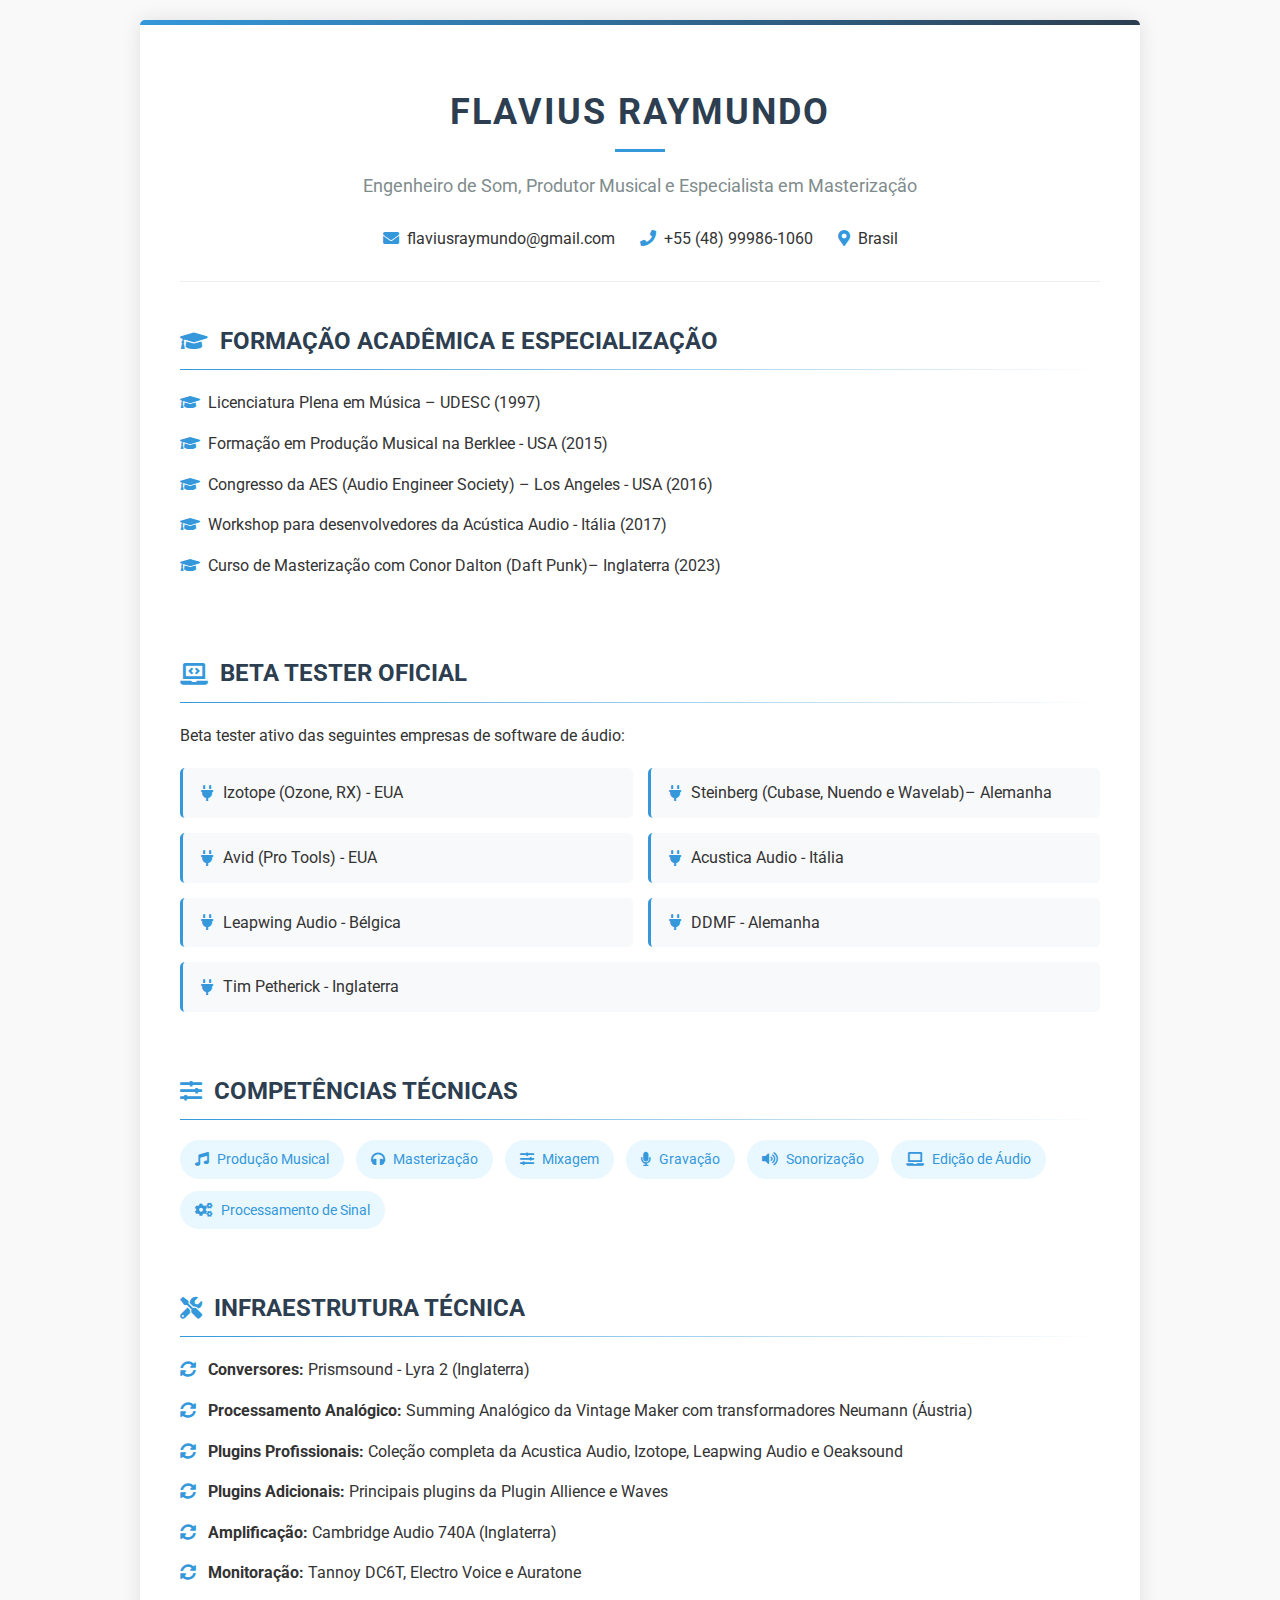
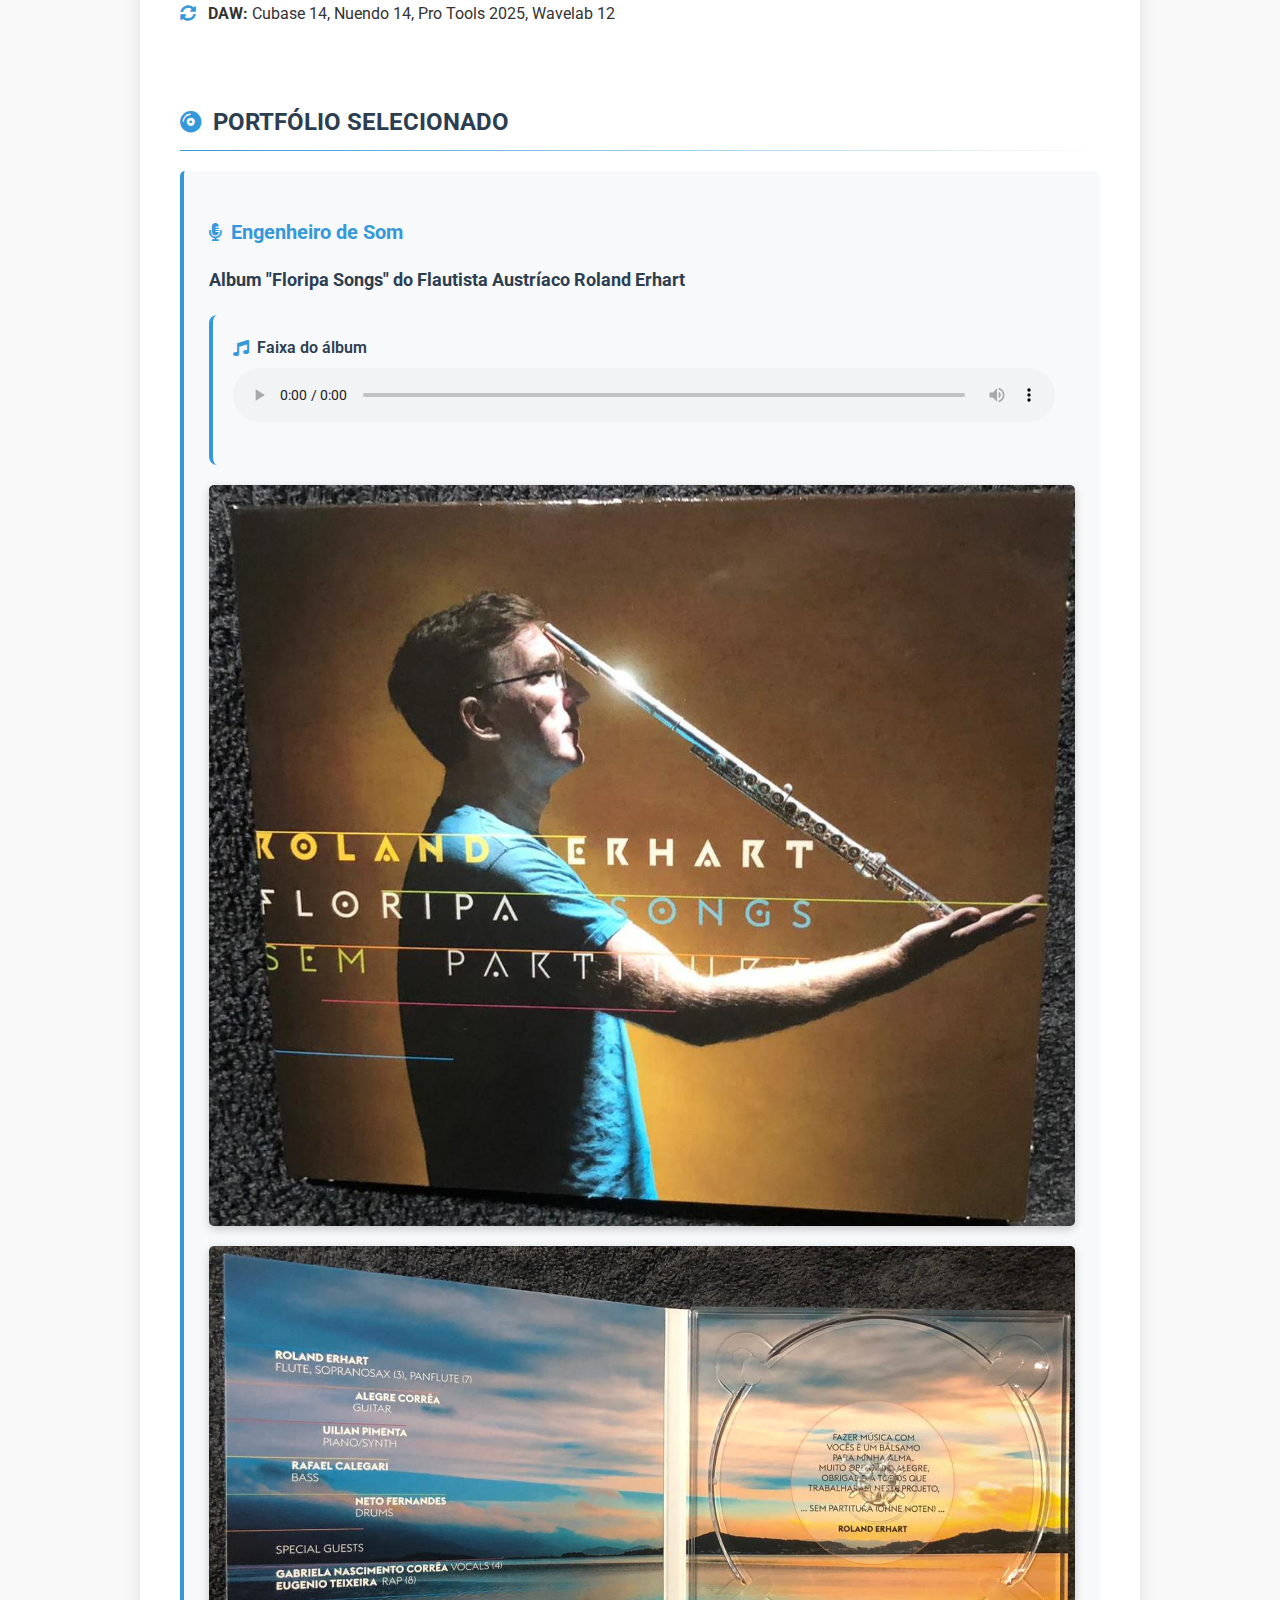
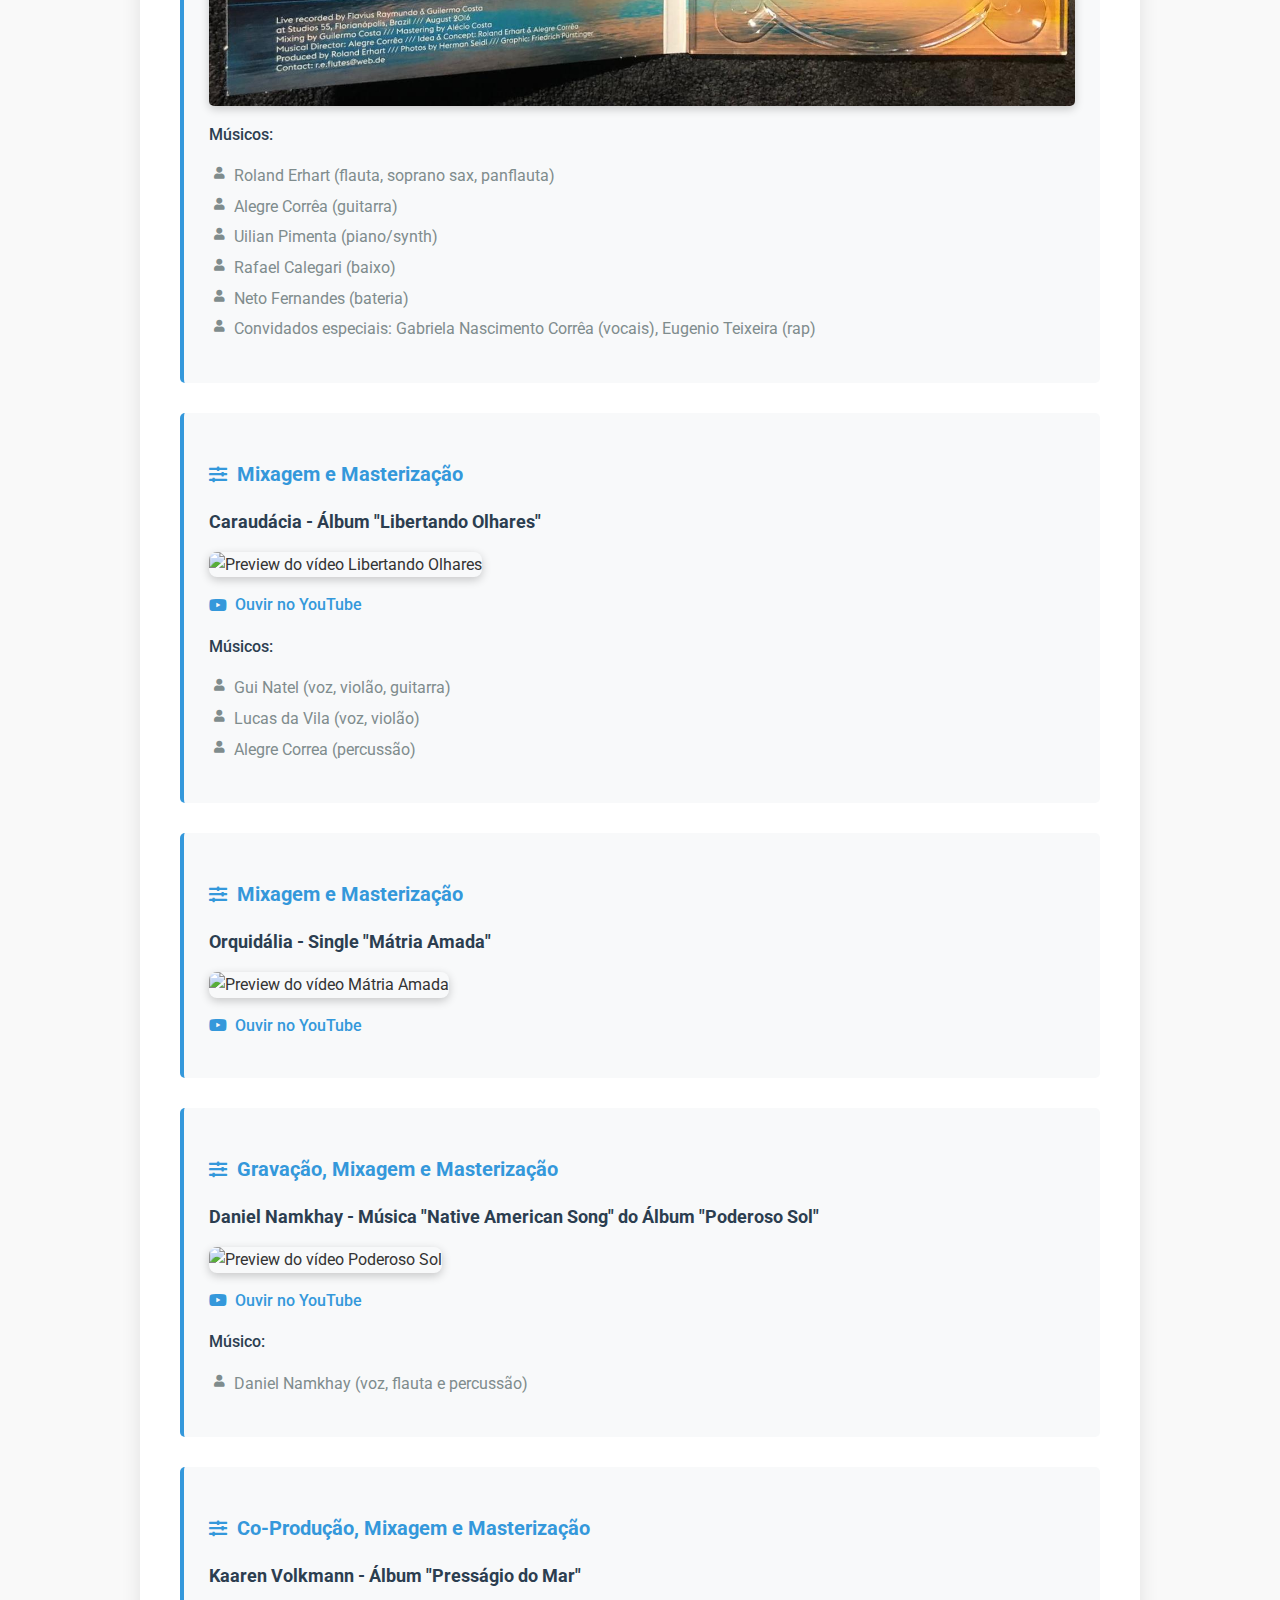
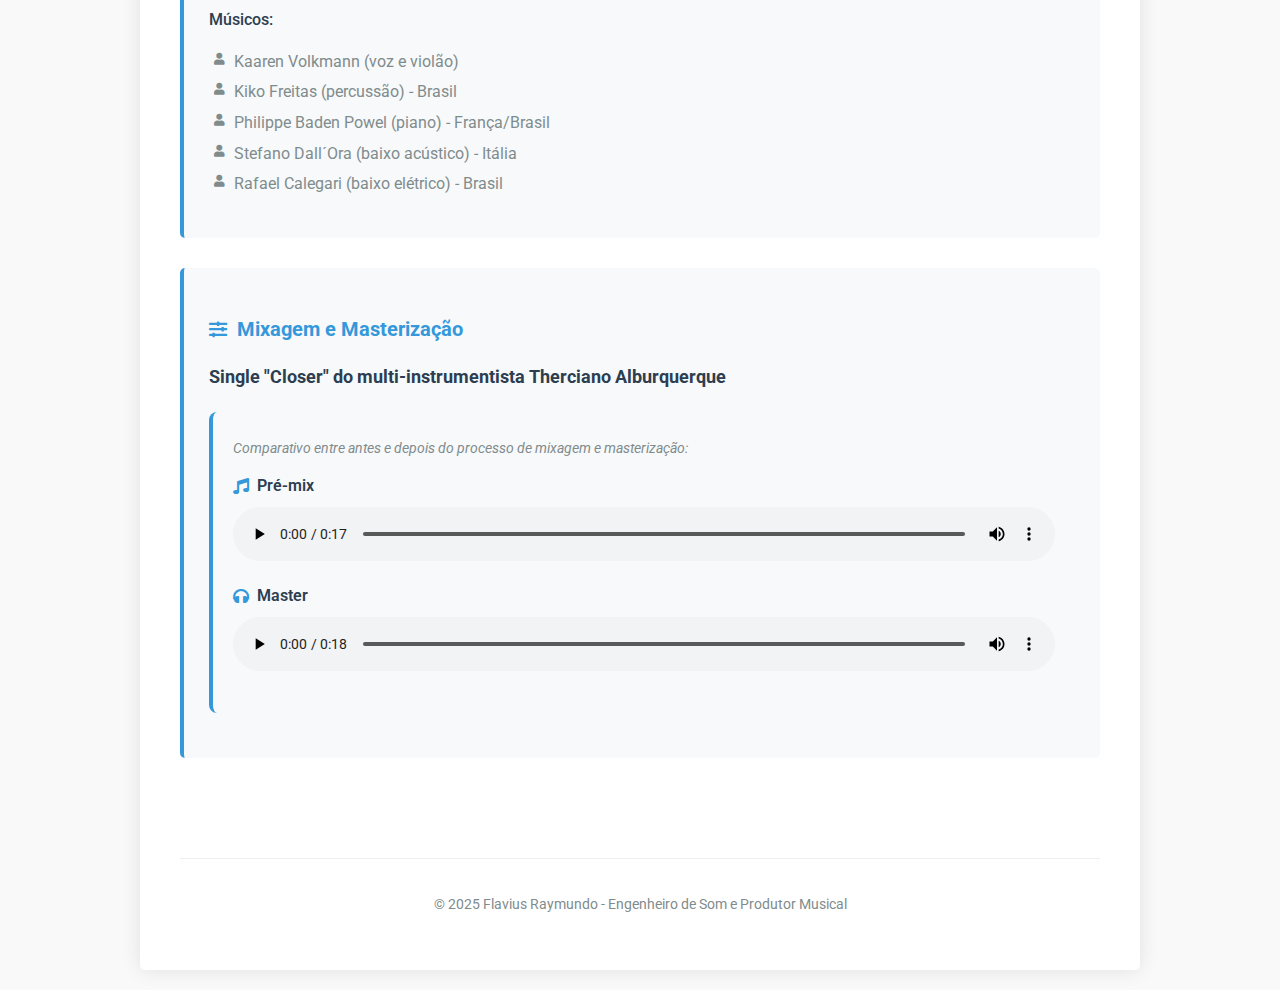
==== index.html @ 86c1e2f8 "Add files via upload" ====
<!DOCTYPE html>
<html lang="pt-BR">
<head>
    <meta charset="UTF-8">
    <meta name="viewport" content="width=device-width, initial-scale=1.0">
    <title>Flavius Raymundo - Engenheiro de Som</title>
    <link href="https://fonts.googleapis.com/css2?family=Roboto:wght@300;400;500;700&display=swap" rel="stylesheet">
    <link rel="stylesheet" href="https://cdnjs.cloudflare.com/ajax/libs/font-awesome/5.15.4/css/all.min.css">
    <link rel="stylesheet" href="css/styles_new.css">
    <link rel="stylesheet" href="css/album_images.css">
    <link rel="stylesheet" href="css/youtube_preview.css">
    <link rel="stylesheet" href="css/audio_comparison.css">
    
</head>
<body>
    <div class="container">
        <header>
            <div class="header-bg"></div>
            <h1>FLAVIUS RAYMUNDO</h1>
            <p class="profile-description">Engenheiro de Som, Produtor Musical e Especialista em Masterização</p>
            <div class="contact-info">
                <div class="contact-item">
                    <i class="fas fa-envelope"></i>
                    <span>flaviusraymundo@gmail.com</span>
                </div>
                <div class="contact-item">
                    <i class="fas fa-phone"></i>
                    <span>+55 (48) 99986-1060</span>
                </div>
                <div class="contact-item">
                    <i class="fas fa-map-marker-alt"></i>
                    <span>Brasil</span>
                </div>
            </div>
        </header>

        <section class="section">
            <h2><i class="fas fa-graduation-cap"></i> FORMAÇÃO ACADÊMICA E ESPECIALIZAÇÃO</h2>
            <ul class="education">
                <li>Licenciatura Plena em Música – UDESC (1997)</li>
                <li>Formação em Produção Musical na Berklee - USA (2015)</li>
                <li>Congresso da AES (Audio Engineer Society) – Los Angeles - USA (2016)</li>
                <li>Workshop para desenvolvedores da Acústica Audio - Itália (2017)</li>
                <li>Curso de Masterização com Conor Dalton (Daft Punk)– Inglaterra (2023)</li>
            </ul>
        </section>

        <section class="section">
            <h2><i class="fas fa-laptop-code"></i> BETA TESTER OFICIAL</h2>
            <p>Beta tester ativo das seguintes empresas de software de áudio:</p>
            <div class="beta-tester">
                <div class="beta-tester-item">
                    <i class="fas fa-plug"></i>
                    Izotope (Ozone, RX) - EUA
                </div>
                <div class="beta-tester-item">
                    <i class="fas fa-plug"></i>
                    Steinberg (Cubase, Nuendo e Wavelab)– Alemanha
                </div>
                <div class="beta-tester-item">
                    <i class="fas fa-plug"></i>
                    Avid (Pro Tools) - EUA
                </div>
                <div class="beta-tester-item">
                    <i class="fas fa-plug"></i>
                    Acustica Audio - Itália
                </div>
                <div class="beta-tester-item">
                    <i class="fas fa-plug"></i>
                    Leapwing Audio - Bélgica
                </div>
                <div class="beta-tester-item">
                    <i class="fas fa-plug"></i>
                    DDMF - Alemanha
                </div>
                <div class="beta-tester-item">
                    <i class="fas fa-plug"></i>
                    Tim Petherick - Inglaterra
                </div>
            </div>
        </section>

        <section class="section">
            <h2><i class="fas fa-sliders-h"></i> COMPETÊNCIAS TÉCNICAS</h2>
            <div class="skills-container">
                <div class="skill-tag"><i class="fas fa-music"></i> Produção Musical</div>
                <div class="skill-tag"><i class="fas fa-headphones"></i> Masterização</div>
                <div class="skill-tag"><i class="fas fa-sliders-h"></i> Mixagem</div>
                <div class="skill-tag"><i class="fas fa-microphone"></i> Gravação</div>
                <div class="skill-tag"><i class="fas fa-volume-up"></i> Sonorização</div>
                <div class="skill-tag"><i class="fas fa-laptop"></i> Edição de Áudio</div>
                <div class="skill-tag"><i class="fas fa-cogs"></i> Processamento de Sinal</div>
            </div>
        </section>

        <section class="section">
            <h2><i class="fas fa-tools"></i> INFRAESTRUTURA TÉCNICA</h2>
            <ul class="equipment">
                <li><strong>Conversores:</strong> Prismsound - Lyra 2 (Inglaterra)</li>
                <li><strong>Processamento Analógico:</strong> Summing Analógico da Vintage Maker com transformadores Neumann (Áustria)</li>
                <li><strong>Plugins Profissionais:</strong> Coleção completa da Acustica Audio, Izotope, Leapwing Audio e Oeaksound</li>
                <li><strong>Plugins Adicionais:</strong> Principais plugins da Plugin Allience e Waves</li>
                <li><strong>Amplificação:</strong> Cambridge Audio 740A (Inglaterra)</li>
                <li><strong>Monitoração:</strong> Tannoy DC6T, Electro Voice e Auratone</li>
                <li><strong>DAW:</strong> Cubase 14, Nuendo 14, Pro Tools 2025, Wavelab 12</li>
            </ul>
        </section>

        <section class="section">
            <h2><i class="fas fa-compact-disc"></i> PORTFÓLIO SELECIONADO</h2>
            
            <div class="project">
                <h3><i class="fas fa-microphone-alt"></i> Engenheiro de Som</h3>
                <p class="project-title">Album "Floripa Songs" do Flautista Austríaco Roland Erhart</p>
                <div class="audio-comparison">
                    <div class="audio-title">
                        <i class="fas fa-music"></i> Faixa do álbum
                    </div>
                    <audio controls class="audio-player">
                        <source src="audio/audio_1.mp3" type="audio/mpeg">
                        Seu navegador não suporta o elemento de áudio.
                    </audio>
                </div>
                <div class="album-images">
                    <img src="images/image_1.jpeg" alt="Capa do álbum Floripa Songs" class="album-image">
                    <img src="images/image_2.jpeg" alt="Interior do álbum Floripa Songs" class="album-image">
                </div>
                <div class="project-team">
                    <p>Músicos:</p>
                    <ul>
                        <li>Roland Erhart (flauta, soprano sax, panflauta)</li>
                        <li>Alegre Corrêa (guitarra)</li>
                        <li>Uilian Pimenta (piano/synth)</li>
                        <li>Rafael Calegari (baixo)</li>
                        <li>Neto Fernandes (bateria)</li>
                        <li>Convidados especiais: Gabriela Nascimento Corrêa (vocais), Eugenio Teixeira (rap)</li>
                    </ul>
                </div>
            </div>
            
            <div class="project">
                <h3><i class="fas fa-sliders-h"></i> Mixagem e Masterização</h3>
                <p class="project-title">Caraudácia - Álbum "Libertando Olhares"</p>
                <div class="youtube-preview">
                    <img src="https://img.youtube.com/vi/Xsjvry4Ld4E/maxresdefault.jpg" alt="Preview do vídeo Libertando Olhares" class="youtube-thumbnail">
                    <a href="https://www.youtube.com/watch?v=Xsjvry4Ld4E" class="project-link" target="_blank">
                        <i class="fab fa-youtube"></i> Ouvir no YouTube
                    </a>
                </div>
                <div class="project-team">
                    <p>Músicos:</p>
                    <ul>
                        <li>Gui Natel (voz, violão, guitarra)</li>
                        <li>Lucas da Vila (voz, violão)</li>
                        <li>Alegre Correa (percussão)</li>
                    </ul>
                </div>
            </div>
            
            <div class="project">
                <h3><i class="fas fa-sliders-h"></i> Mixagem e Masterização</h3>
                <p class="project-title">Orquidália - Single "Mátria Amada"</p>
                <div class="youtube-preview">
                    <img src="https://img.youtube.com/vi/pAEaD7-711Q/maxresdefault.jpg" alt="Preview do vídeo Mátria Amada" class="youtube-thumbnail">
                    <a href="https://www.youtube.com/watch?v=pAEaD7-711Q" class="project-link" target="_blank">
                        <i class="fab fa-youtube"></i> Ouvir no YouTube
                    </a>
                </div>
            </div>
            
            <div class="project">
                <h3><i class="fas fa-sliders-h"></i> Gravação, Mixagem e Masterização</h3>
                <p class="project-title">Daniel Namkhay - Música "Native American Song" do Álbum "Poderoso Sol"</p>
                <div class="youtube-preview">
                    <img src="https://img.youtube.com/vi/GaY_zsFKwr0/maxresdefault.jpg" alt="Preview do vídeo Poderoso Sol" class="youtube-thumbnail">
                    <a href="https://www.youtube.com/watch?v=GaY_zsFKwr0&list=PLoxMDtjWRjca59zOP1qXNW4A0hwWi9tGf&index=2" class="project-link" target="_blank">
                        <i class="fab fa-youtube"></i> Ouvir no YouTube
                    </a>
                </div>
                <div class="project-team">
                    <p>Músico:</p>
                    <ul>
                        <li>Daniel Namkhay (voz, flauta e percussão)</li>
                    </ul>
                </div>
            </div>
            
            <div class="project">
                <h3><i class="fas fa-sliders-h"></i> Co-Produção, Mixagem e Masterização</h3>
                <p class="project-title">Kaaren Volkmann - Álbum "Presságio do Mar"</p>
                <div class="project-team">
                    <p>Músicos:</p>
                    <ul>
                        <li>Kaaren Volkmann (voz e violão)</li>
                        <li>Kiko Freitas (percussão) - Brasil</li>
                        <li>Philippe Baden Powel (piano) - França/Brasil</li>
                        <li>Stefano Dall´Ora (baixo acústico) - Itália</li>
                        <li>Rafael Calegari (baixo elétrico) - Brasil</li>
                    </ul>
                </div>
            </div>
            
            <div class="project">
                <h3><i class="fas fa-sliders-h"></i> Mixagem e Masterização</h3>
                <p class="project-title">Single "Closer" do multi-instrumentista Therciano Alburquerque</p>
                <div class="audio-comparison">
                    <p class="audio-description">Comparativo entre antes e depois do processo de mixagem e masterização:</p>
                    <div class="audio-title">
                        <i class="fas fa-music"></i> Pré-mix
                    </div>
                    <audio controls class="audio-player">
                        <source src="audio/audio_2.mp3" type="audio/mpeg">
                        Seu navegador não suporta o elemento de áudio.
                    </audio>
                    <div class="audio-title">
                        <i class="fas fa-headphones"></i> Master
                    </div>
                    <audio controls class="audio-player">
                        <source src="audio/audio_3.mp3" type="audio/mpeg">
                        Seu navegador não suporta o elemento de áudio.
                    </audio>
                </div>
            </div>
        </section>

        <footer>
            <p>© 2025 Flavius Raymundo - Engenheiro de Som e Produtor Musical</p>
        </footer>
    </div>
</body>
</html>
---- css/styles_new.css ----
/* Estilos para o currículo profissional */
@import url('https://cdnjs.cloudflare.com/ajax/libs/font-awesome/5.15.4/css/all.min.css');

:root {
    --primary-color: #2c3e50;
    --secondary-color: #3498db;
    --accent-color: #e74c3c;
    --light-bg: #f9f9f9;
    --dark-bg: #2c3e50;
    --text-color: #333;
    --light-text: #7f8c8d;
    --border-radius: 5px;
    --box-shadow: 0 0 20px rgba(0, 0, 0, 0.1);
    --transition: all 0.3s ease;
}

body {
    font-family: 'Roboto', 'Helvetica Neue', Arial, sans-serif;
    line-height: 1.6;
    color: var(--text-color);
    max-width: 1000px;
    margin: 0 auto;
    padding: 20px;
    background-color: var(--light-bg);
}

.container {
    background-color: white;
    box-shadow: var(--box-shadow);
    padding: 40px;
    border-radius: var(--border-radius);
    position: relative;
    overflow: hidden;
}

.container::before {
    content: '';
    position: absolute;
    top: 0;
    left: 0;
    width: 100%;
    height: 5px;
    background: linear-gradient(90deg, var(--secondary-color), var(--primary-color));
}

header {
    text-align: center;
    margin-bottom: 40px;
    padding-bottom: 30px;
    position: relative;
    border-bottom: 1px solid #eee;
}

.header-bg {
    position: absolute;
    top: 0;
    left: 0;
    right: 0;
    height: 100%;
    background: linear-gradient(135deg, rgba(52, 152, 219, 0.05) 0%, rgba(44, 62, 80, 0.05) 100%);
    z-index: -1;
    border-radius: 5px 5px 0 0;
}

h1 {
    font-size: 36px;
    color: var(--primary-color);
    margin-bottom: 10px;
    letter-spacing: 2px;
    position: relative;
    display: inline-block;
}

h1::after {
    content: '';
    position: absolute;
    bottom: -10px;
    left: 50%;
    transform: translateX(-50%);
    width: 50px;
    height: 3px;
    background: var(--secondary-color);
}

h2 {
    font-size: 24px;
    color: var(--primary-color);
    margin-top: 30px;
    margin-bottom: 20px;
    padding-bottom: 10px;
    display: flex;
    align-items: center;
    position: relative;
}

h2 i {
    margin-right: 12px;
    color: var(--secondary-color);
    font-size: 22px;
}

h2::after {
    content: '';
    position: absolute;
    bottom: 0;
    left: 0;
    width: 100%;
    height: 1px;
    background: linear-gradient(90deg, var(--secondary-color), transparent);
}

h3 {
    font-size: 20px;
    color: var(--secondary-color);
    margin-top: 20px;
    margin-bottom: 10px;
    display: flex;
    align-items: center;
}

h3 i {
    margin-right: 10px;
    font-size: 18px;
}

.profile-description {
    font-size: 18px;
    color: var(--light-text);
    margin-bottom: 25px;
    margin-top: 20px;
}

.section {
    margin-bottom: 40px;
    position: relative;
    padding: 0 0 20px 0;
    border-radius: var(--border-radius);
    transition: var(--transition);
}

.section:last-child {
    margin-bottom: 20px;
}

ul {
    list-style-type: none;
    padding-left: 0;
}

ul.education li, ul.equipment li {
    margin-bottom: 15px;
    padding-left: 28px;
    position: relative;
}

ul.education li:before {
    content: "\f19d";
    font-family: "Font Awesome 5 Free";
    font-weight: 900;
    color: var(--secondary-color);
    position: absolute;
    left: 0;
}

ul.equipment li:before {
    content: "\f2f1";
    font-family: "Font Awesome 5 Free";
    font-weight: 900;
    color: var(--secondary-color);
    position: absolute;
    left: 0;
}

.project {
    margin-bottom: 30px;
    padding: 25px;
    border-radius: var(--border-radius);
    background-color: #f8f9fa;
    border-left: 4px solid var(--secondary-color);
    transition: var(--transition);
    position: relative;
}

.project:hover {
    box-shadow: 0 5px 15px rgba(0, 0, 0, 0.1);
    transform: translateY(-2px);
}

.project-title {
    font-weight: bold;
    color: var(--primary-color);
    font-size: 18px;
    margin-bottom: 10px;
}

.project-link {
    color: var(--secondary-color);
    text-decoration: none;
    display: inline-flex;
    align-items: center;
    margin-top: 8px;
    font-weight: 500;
    transition: var(--transition);
}

.project-link i {
    margin-right: 8px;
}

.project-link:hover {
    color: var(--accent-color);
}

.project-team {
    margin-top: 15px;
    color: var(--light-text);
}

.project-team p {
    font-weight: 500;
    margin-bottom: 8px;
    color: var(--primary-color);
}

.project-team ul {
    padding-left: 5px;
}

.project-team ul li {
    position: relative;
    padding-left: 20px;
    margin-bottom: 5px;
}

.project-team ul li:before {
    content: "\f007";
    font-family: "Font Awesome 5 Free";
    font-weight: 900;
    color: var(--light-text);
    position: absolute;
    left: 0;
    font-size: 12px;
}

.beta-tester {
    display: flex;
    flex-wrap: wrap;
    gap: 15px;
    margin-top: 20px;
}

.beta-tester-item {
    background-color: #f8f9fa;
    padding: 12px 18px;
    border-radius: var(--border-radius);
    border-left: 3px solid var(--secondary-color);
    display: flex;
    align-items: center;
    transition: var(--transition);
    flex: 1 1 calc(33.333% - 15px);
    min-width: 200px;
}

.beta-tester-item:hover {
    background-color: #e9f7fe;
    transform: translateY(-2px);
}

.beta-tester-item i {
    margin-right: 10px;
    color: var(--secondary-color);
}

.contact-info {
    display: flex;
    justify-content: center;
    gap: 25px;
    margin-top: 25px;
}

.contact-item {
    display: flex;
    align-items: center;
    gap: 8px;
}

.contact-item i {
    color: var(--secondary-color);
}

.skills-container {
    display: flex;
    flex-wrap: wrap;
    gap: 12px;
    margin-top: 20px;
}

.skill-tag {
    background-color: #e9f7fe;
    color: var(--secondary-color);
    padding: 8px 15px;
    border-radius: 20px;
    font-size: 14px;
    display: inline-flex;
    align-items: center;
    transition: var(--transition);
}

.skill-tag:hover {
    background-color: var(--secondary-color);
    color: white;
    transform: translateY(-2px);
}

.skill-tag i {
    margin-right: 8px;
    font-size: 14px;
}

footer {
    text-align: center;
    margin-top: 50px;
    padding-top: 20px;
    border-top: 1px solid #eee;
    color: var(--light-text);
    font-size: 14px;
}

@media (max-width: 768px) {
    body {
        padding: 10px;
    }
    
    .container {
        padding: 20px;
    }
    
    h1 {
        font-size: 28px;
    }
    
    h2 {
        font-size: 22px;
    }
    
    .contact-info {
        flex-direction: column;
        gap: 10px;
        align-items: center;
    }
    
    .beta-tester {
        flex-direction: column;
        gap: 10px;
    }
    
    .beta-tester-item {
        flex: 1 1 100%;
    }
}

.album-images {
    display: flex;
    flex-wrap: wrap;
    gap: 20px;
    margin-top: 15px;
    justify-content: center;
}

.album-image {
    max-width: 100%;
    height: auto;
    border-radius: 5px;
    box-shadow: 0 3px 10px rgba(0, 0, 0, 0.2);
    transition: transform 0.3s ease;
}

.album-image:hover {
    transform: scale(1.02);
}

@media (max-width: 768px) {
    .album-images {
        flex-direction: column;
    }
    
    .album-image {
        max-width: 100%;
    }
}

.youtube-preview {
    margin-top: 15px;
    margin-bottom: 15px;
    display: flex;
    flex-direction: column;
    align-items: flex-start;
}

.youtube-thumbnail {
    max-width: 100%;
    height: auto;
    border-radius: 8px;
    box-shadow: 0 3px 10px rgba(0, 0, 0, 0.2);
    transition: transform 0.3s ease;
    margin-bottom: 10px;
}

.youtube-thumbnail:hover {
    transform: scale(1.02);
}

.project-link {
    display: inline-flex;
    align-items: center;
    margin-top: 5px;
    color: #3498db;
    text-decoration: none;
    font-weight: 500;
}

.project-link i {
    margin-right: 8px;
}

.project-link:hover {
    color: #e74c3c;
}

@media (max-width: 768px) {
    .youtube-preview {
        width: 100%;
    }
    
    .youtube-thumbnail {
        width: 100%;
    }
}

.audio-comparison {
    margin-top: 20px;
    margin-bottom: 20px;
    background-color: #f8f9fa;
    padding: 20px;
    border-radius: 8px;
    border-left: 4px solid #3498db;
}

.audio-title {
    font-weight: 600;
    color: #2c3e50;
    margin-bottom: 8px;
    display: flex;
    align-items: center;
}

.audio-title i {
    margin-right: 8px;
    color: #3498db;
}

.audio-player {
    width: 100%;
    margin-bottom: 15px;
}

.audio-description {
    font-style: italic;
    color: #7f8c8d;
    margin-top: 5px;
    font-size: 14px;
}

@media (max-width: 768px) {
    .audio-comparison {
        padding: 15px;
    }
}
---- css/album_images.css ----
.album-images {
    display: flex;
    flex-wrap: wrap;
    gap: 20px;
    margin-top: 15px;
    justify-content: center;
}

.album-image {
    max-width: 100%;
    height: auto;
    border-radius: 5px;
    box-shadow: 0 3px 10px rgba(0, 0, 0, 0.2);
    transition: transform 0.3s ease;
}

.album-image:hover {
    transform: scale(1.02);
}

@media (max-width: 768px) {
    .album-images {
        flex-direction: column;
    }
    
    .album-image {
        max-width: 100%;
    }
}
---- css/youtube_preview.css ----
.youtube-preview {
    margin-top: 15px;
    margin-bottom: 15px;
    display: flex;
    flex-direction: column;
    align-items: flex-start;
}

.youtube-thumbnail {
    max-width: 100%;
    height: auto;
    border-radius: 8px;
    box-shadow: 0 3px 10px rgba(0, 0, 0, 0.2);
    transition: transform 0.3s ease;
    margin-bottom: 10px;
}

.youtube-thumbnail:hover {
    transform: scale(1.02);
}

.project-link {
    display: inline-flex;
    align-items: center;
    margin-top: 5px;
    color: #3498db;
    text-decoration: none;
    font-weight: 500;
}

.project-link i {
    margin-right: 8px;
}

.project-link:hover {
    color: #e74c3c;
}

@media (max-width: 768px) {
    .youtube-preview {
        width: 100%;
    }
    
    .youtube-thumbnail {
        width: 100%;
    }
}
---- css/audio_comparison.css ----
.audio-comparison {
    margin-top: 20px;
    margin-bottom: 20px;
    background-color: #f8f9fa;
    padding: 20px;
    border-radius: 8px;
    border-left: 4px solid #3498db;
}

.audio-title {
    font-weight: 600;
    color: #2c3e50;
    margin-bottom: 8px;
    display: flex;
    align-items: center;
}

.audio-title i {
    margin-right: 8px;
    color: #3498db;
}

.audio-player {
    width: 100%;
    margin-bottom: 15px;
}

.audio-description {
    font-style: italic;
    color: #7f8c8d;
    margin-top: 5px;
    font-size: 14px;
}

@media (max-width: 768px) {
    .audio-comparison {
        padding: 15px;
    }
}
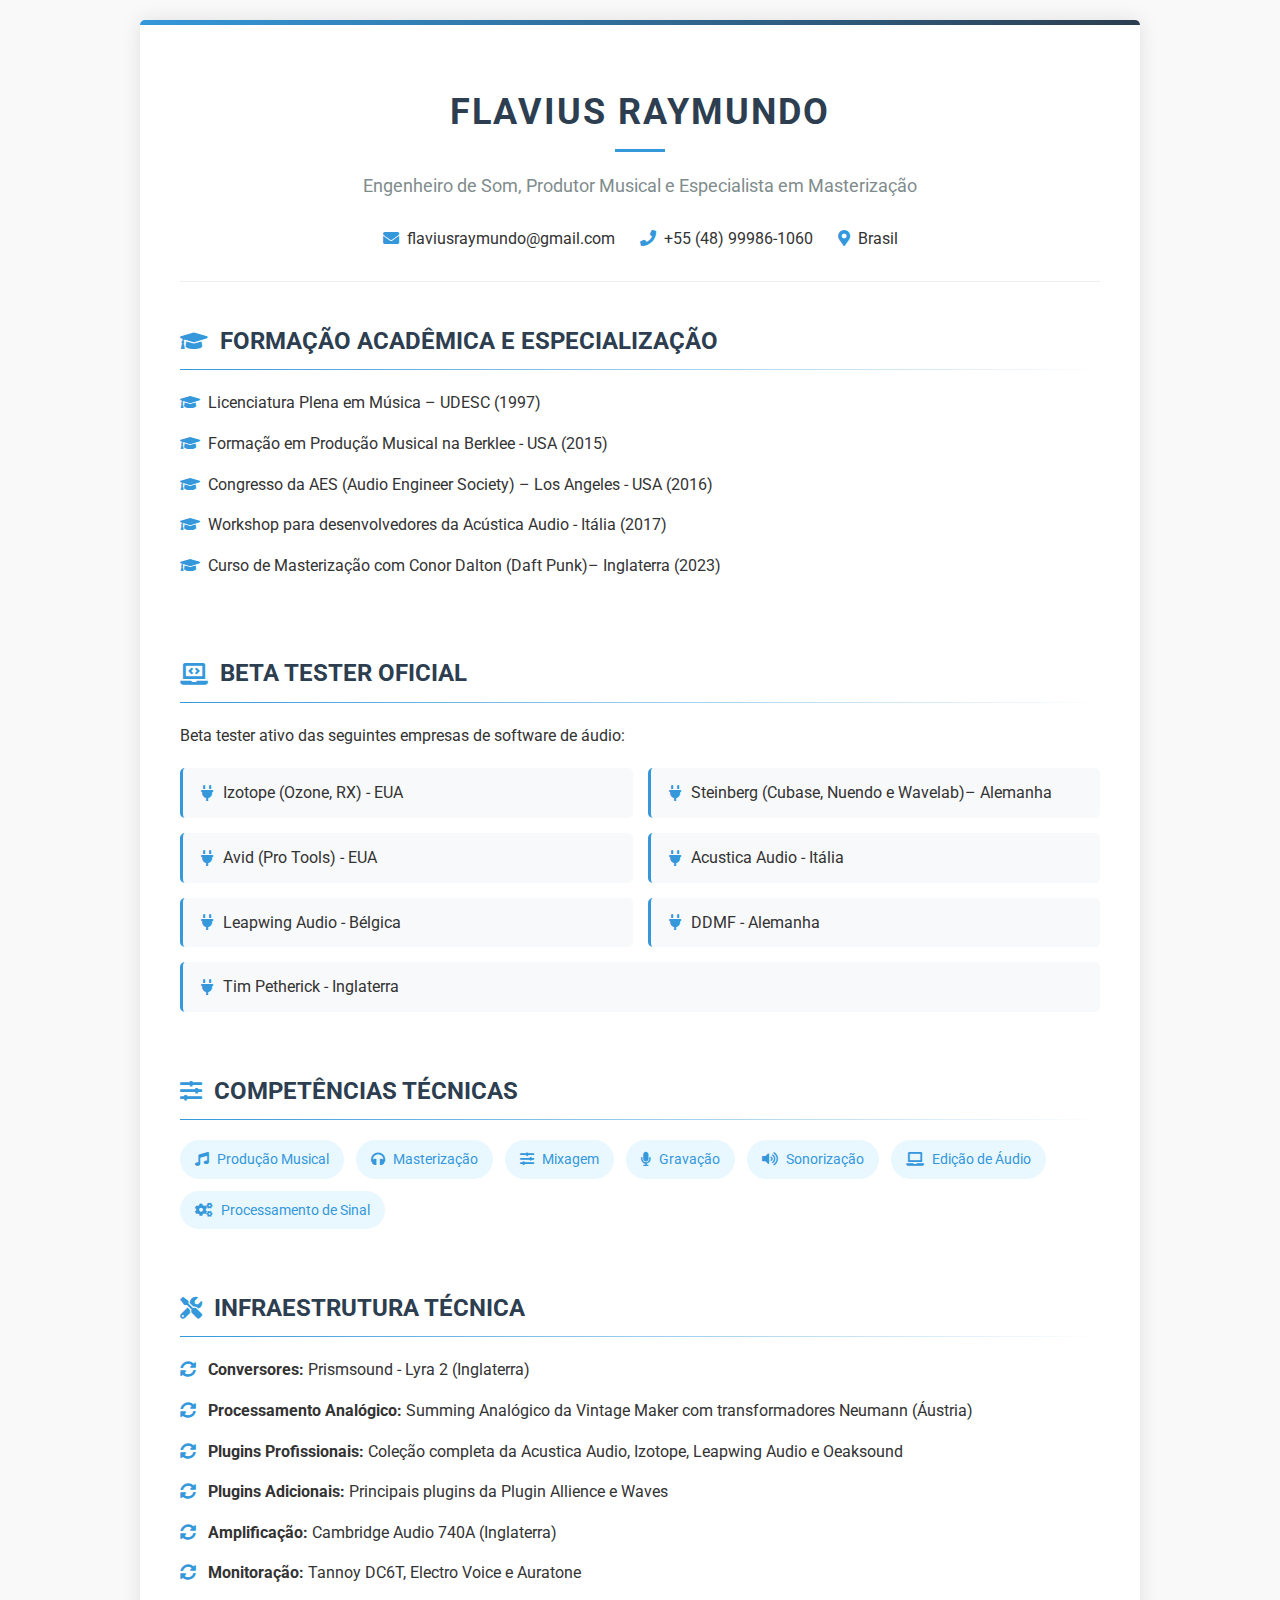
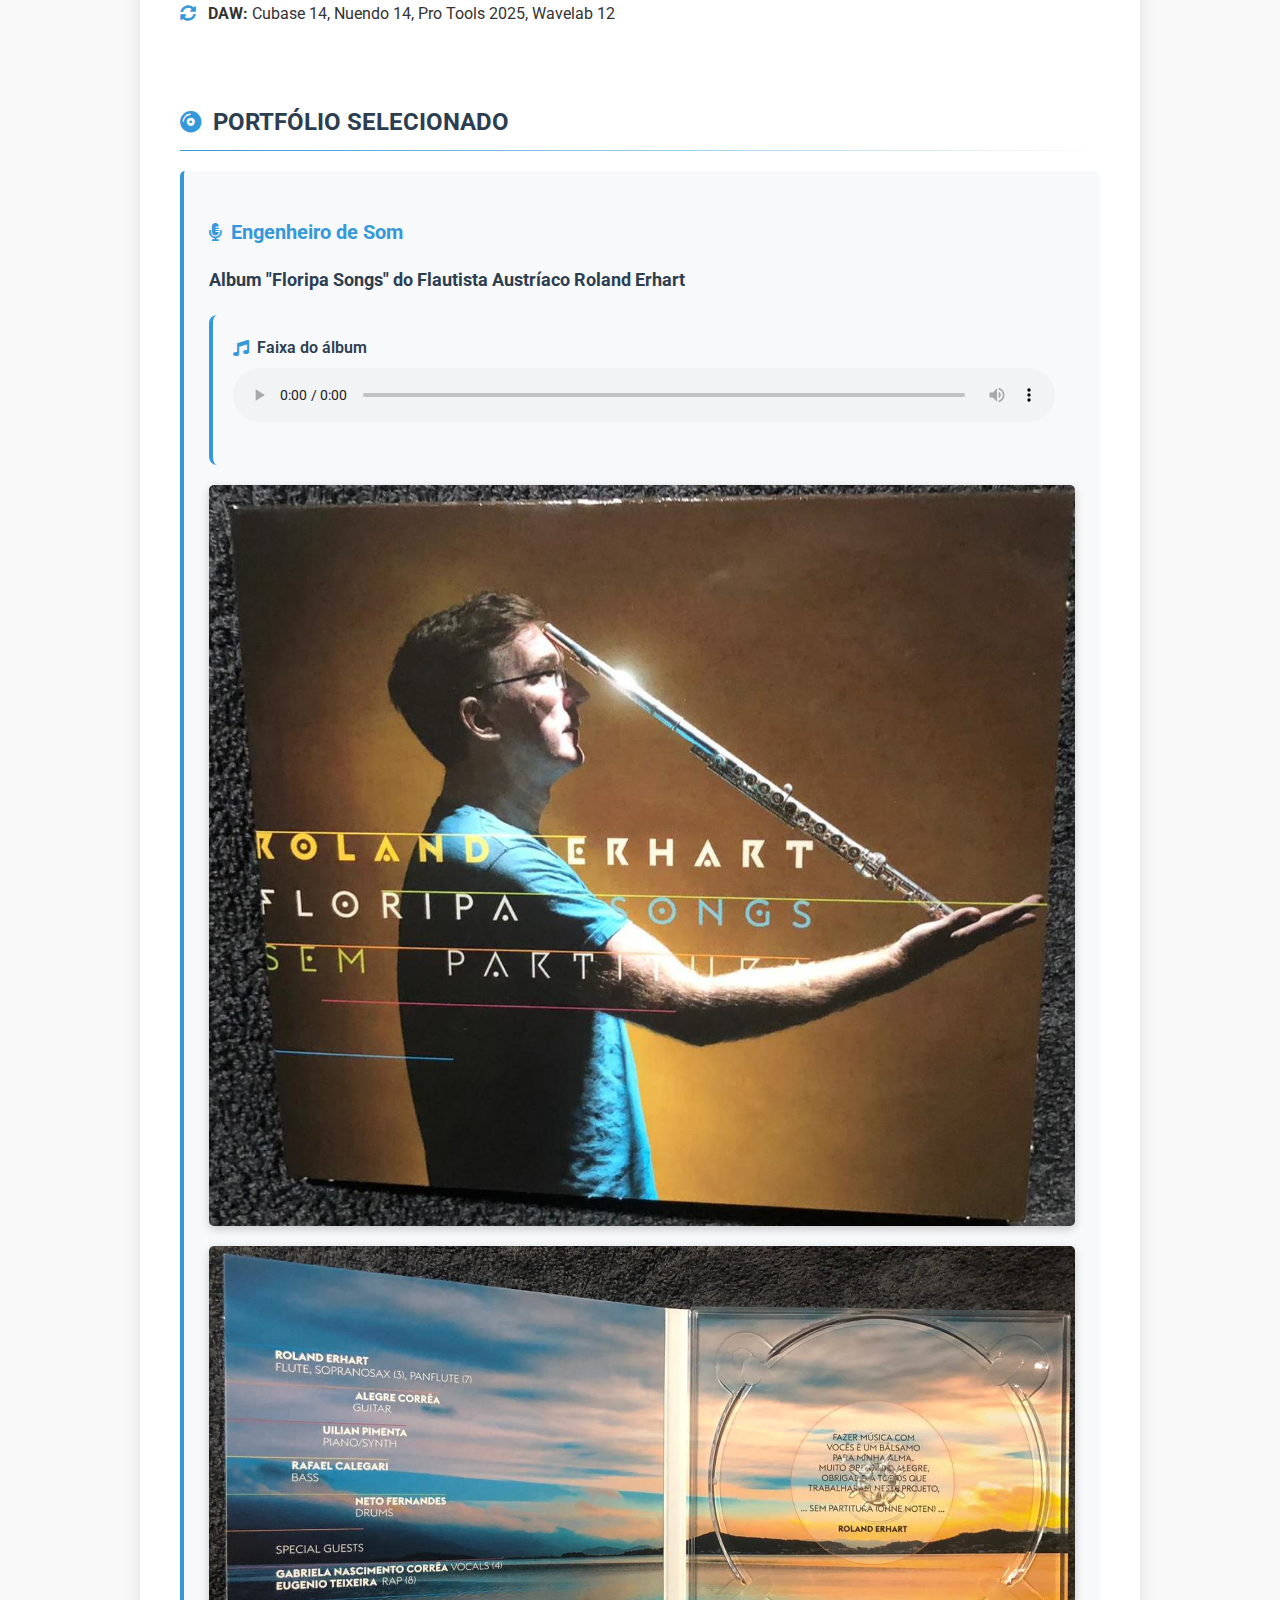
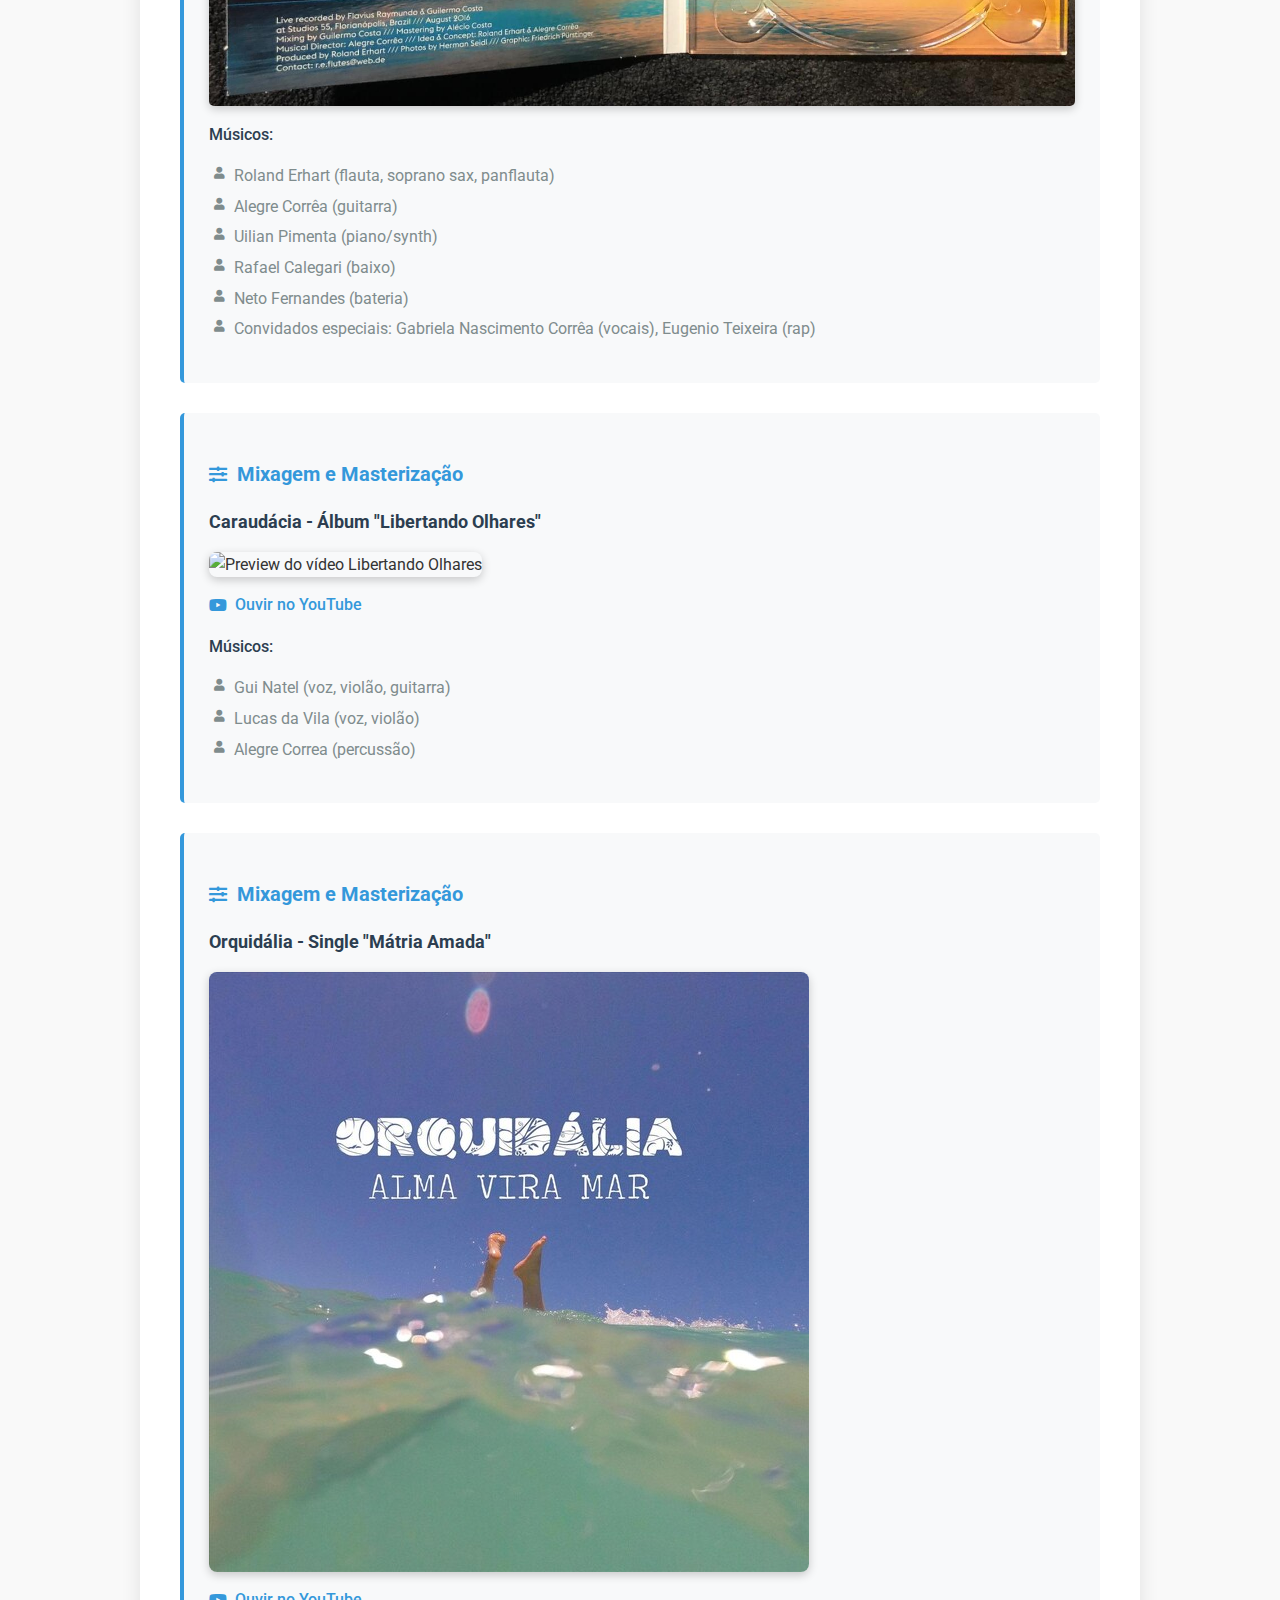
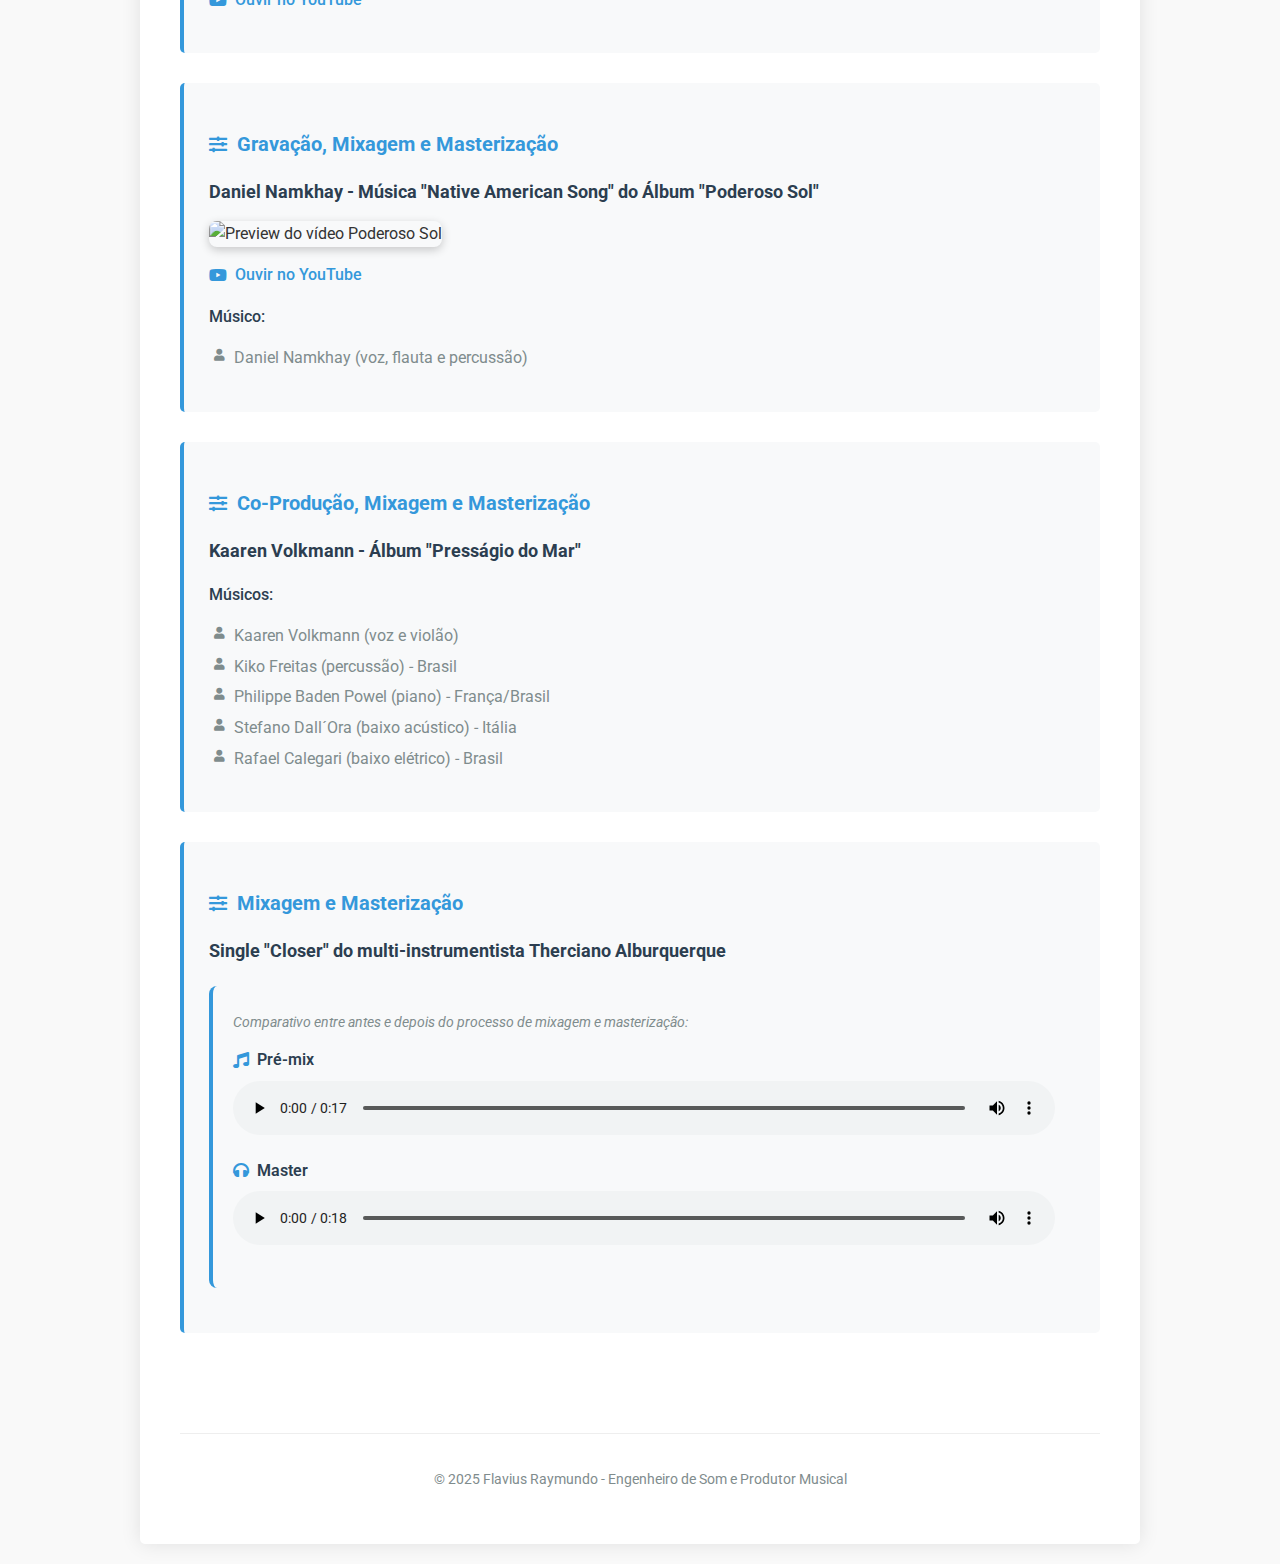
==== commit 46a722d5: "Add files via upload" ====
--- a/index.html
+++ b/index.html
@@ -161,7 +161,7 @@
                 <h3><i class="fas fa-sliders-h"></i> Mixagem e Masterização</h3>
                 <p class="project-title">Orquidália - Single "Mátria Amada"</p>
                 <div class="youtube-preview">
-                    <img src="https://img.youtube.com/vi/pAEaD7-711Q/maxresdefault.jpg" alt="Preview do vídeo Mátria Amada" class="youtube-thumbnail">
+                    <img src="images/orquidalia_preview.jpg" alt="Preview do vídeo Mátria Amada" class="youtube-thumbnail">
                     <a href="https://www.youtube.com/watch?v=pAEaD7-711Q" class="project-link" target="_blank">
                         <i class="fab fa-youtube"></i> Ouvir no YouTube
                     </a>
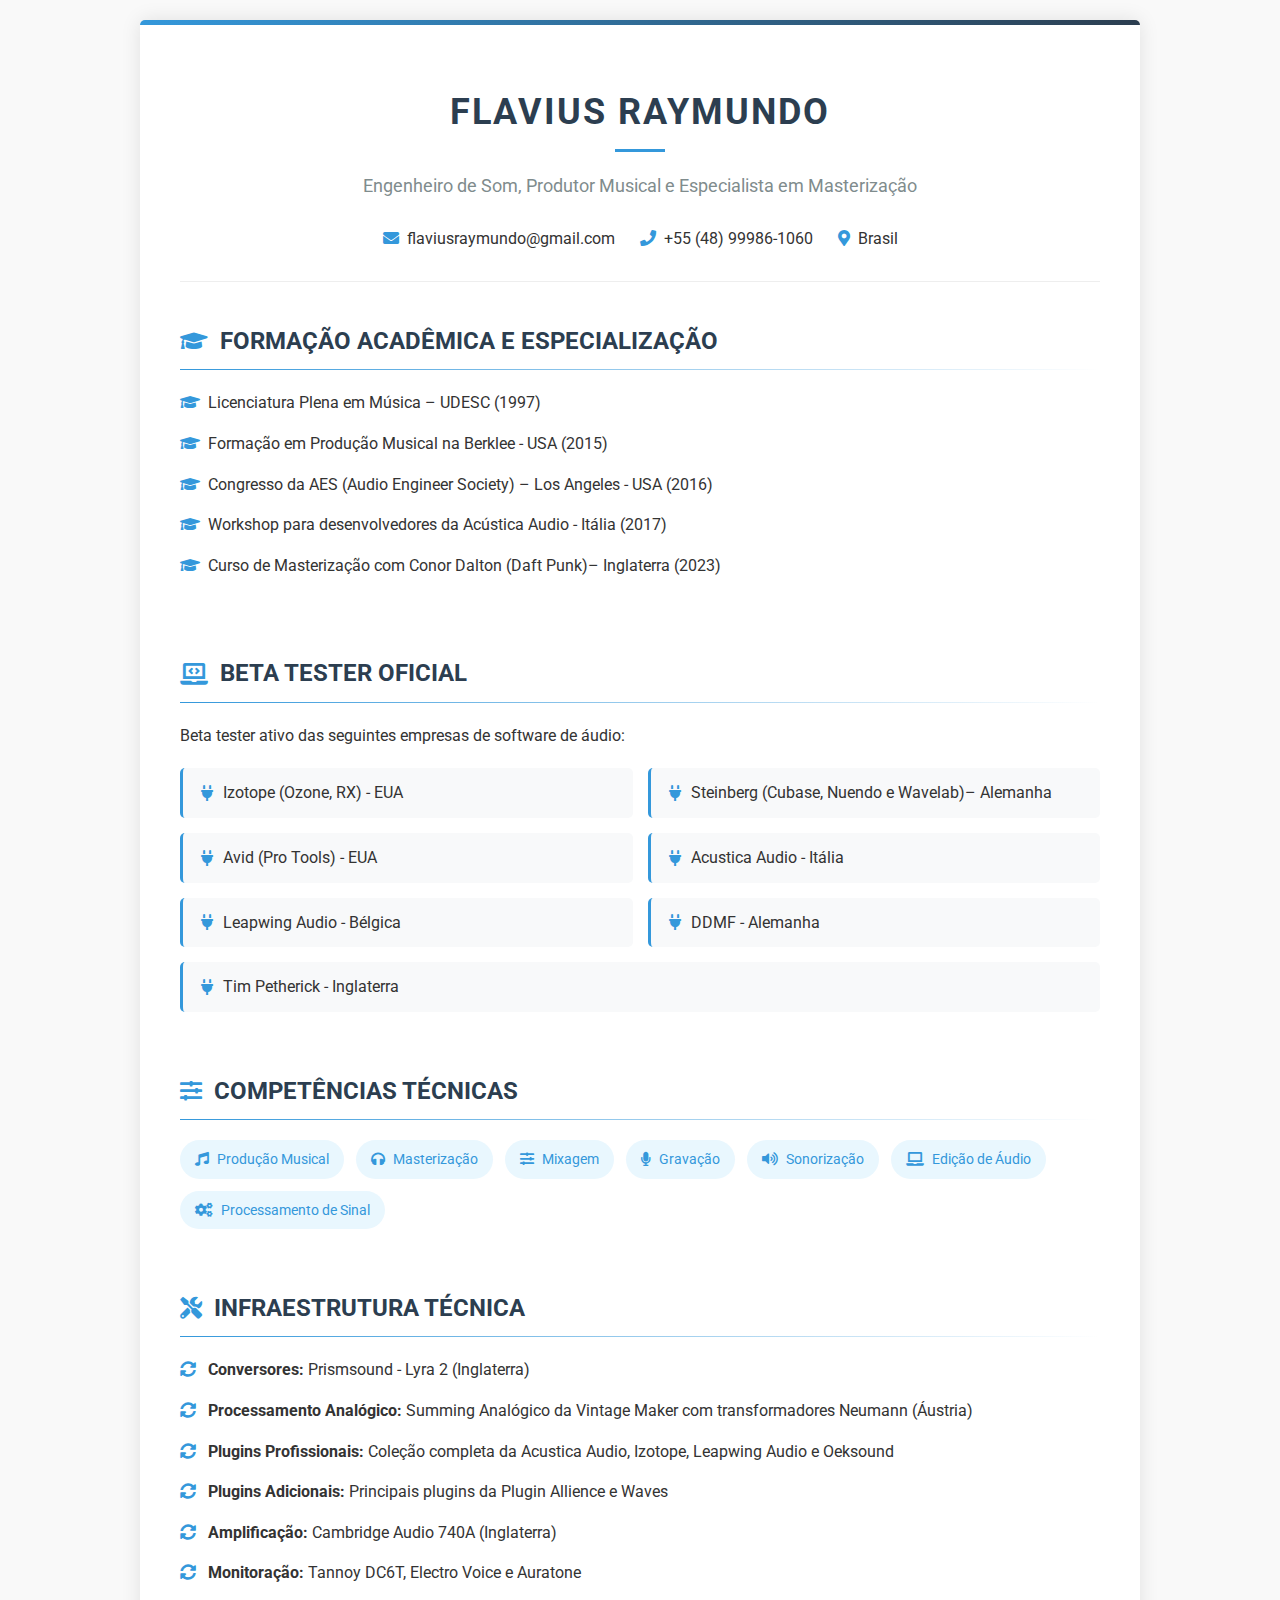
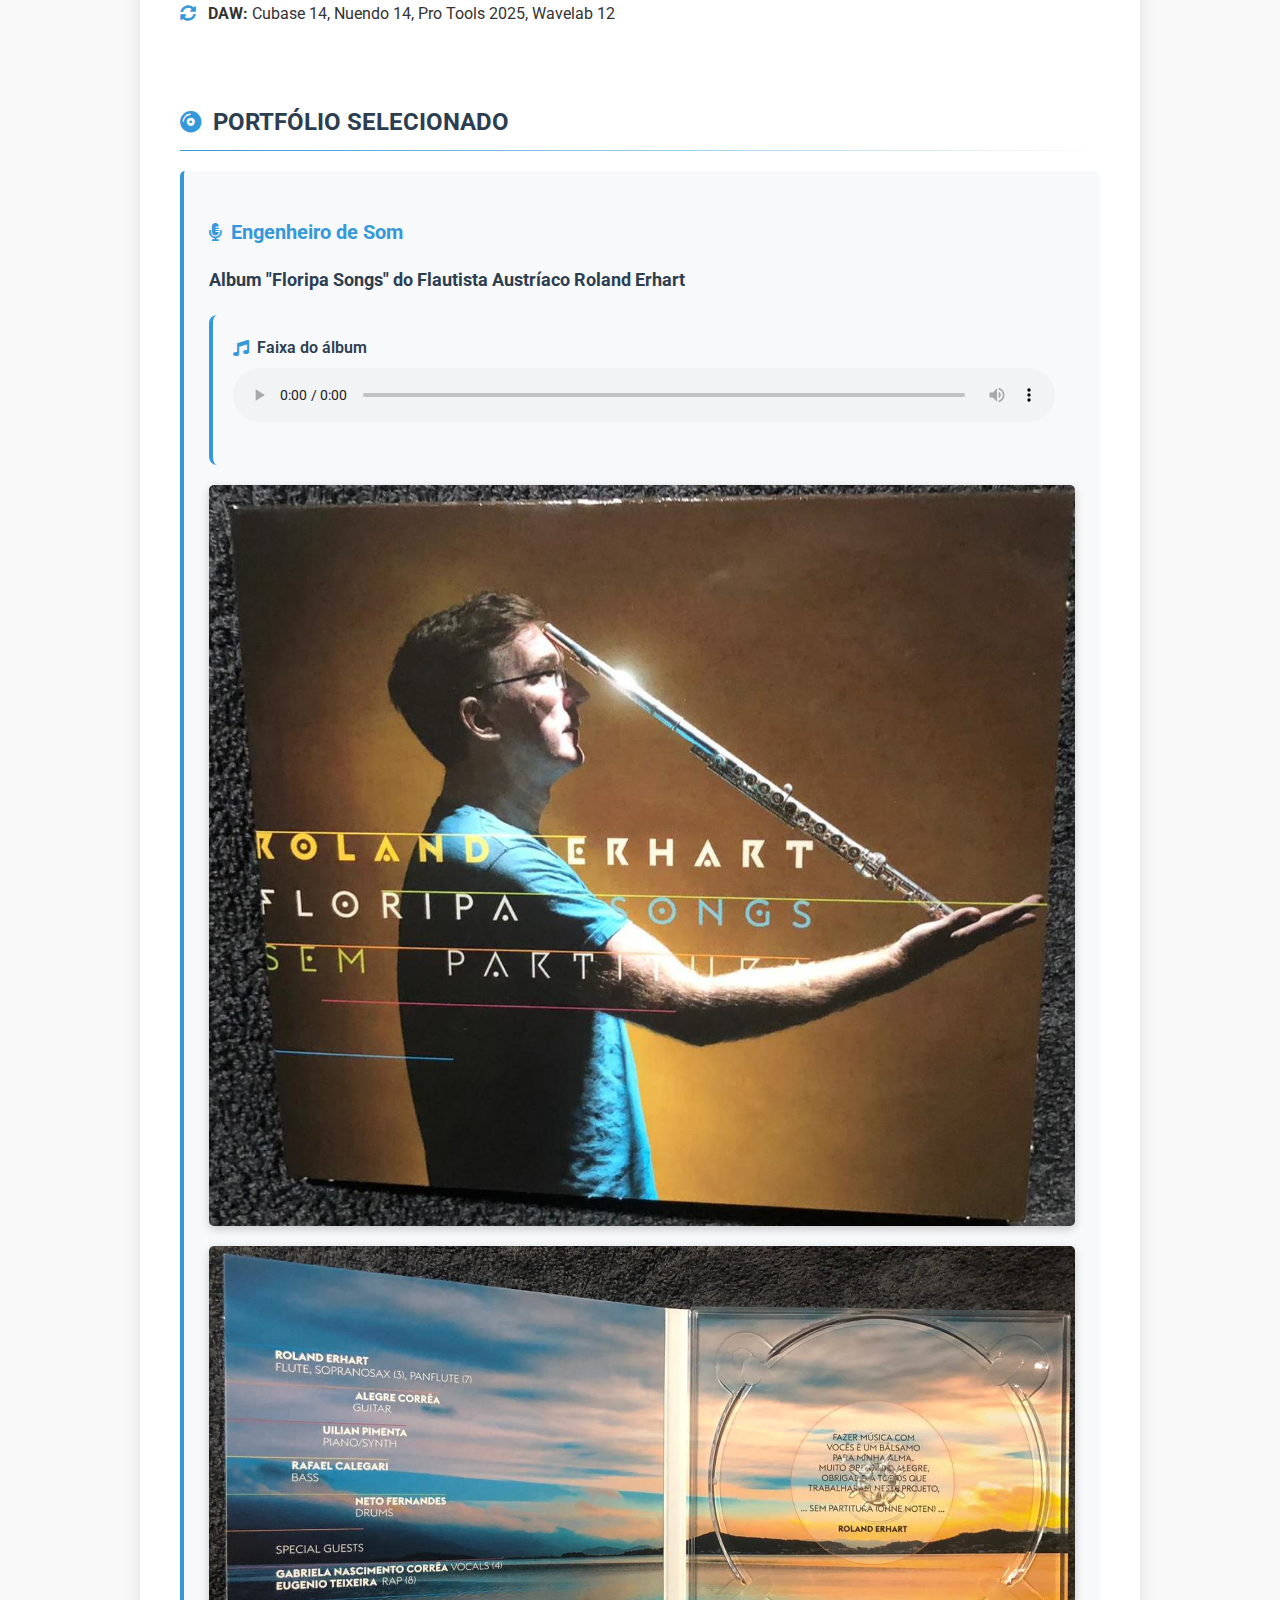
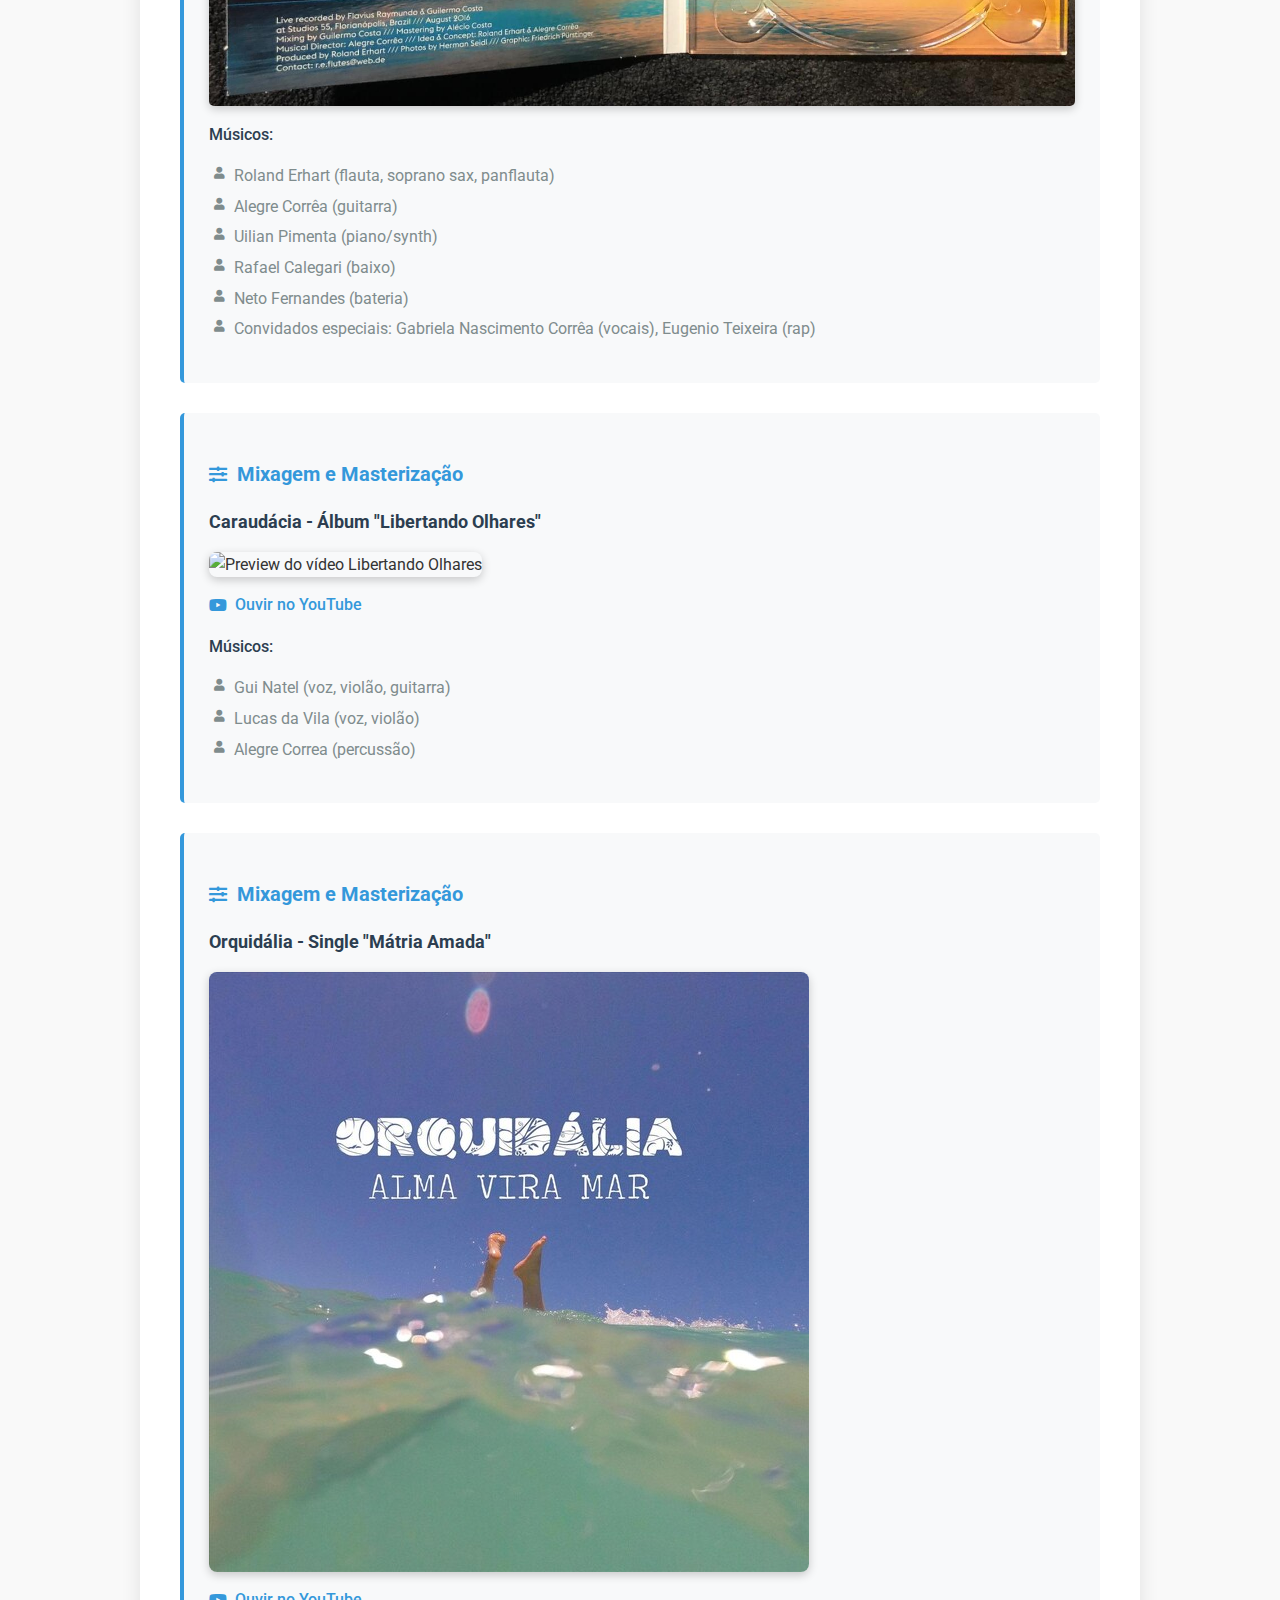
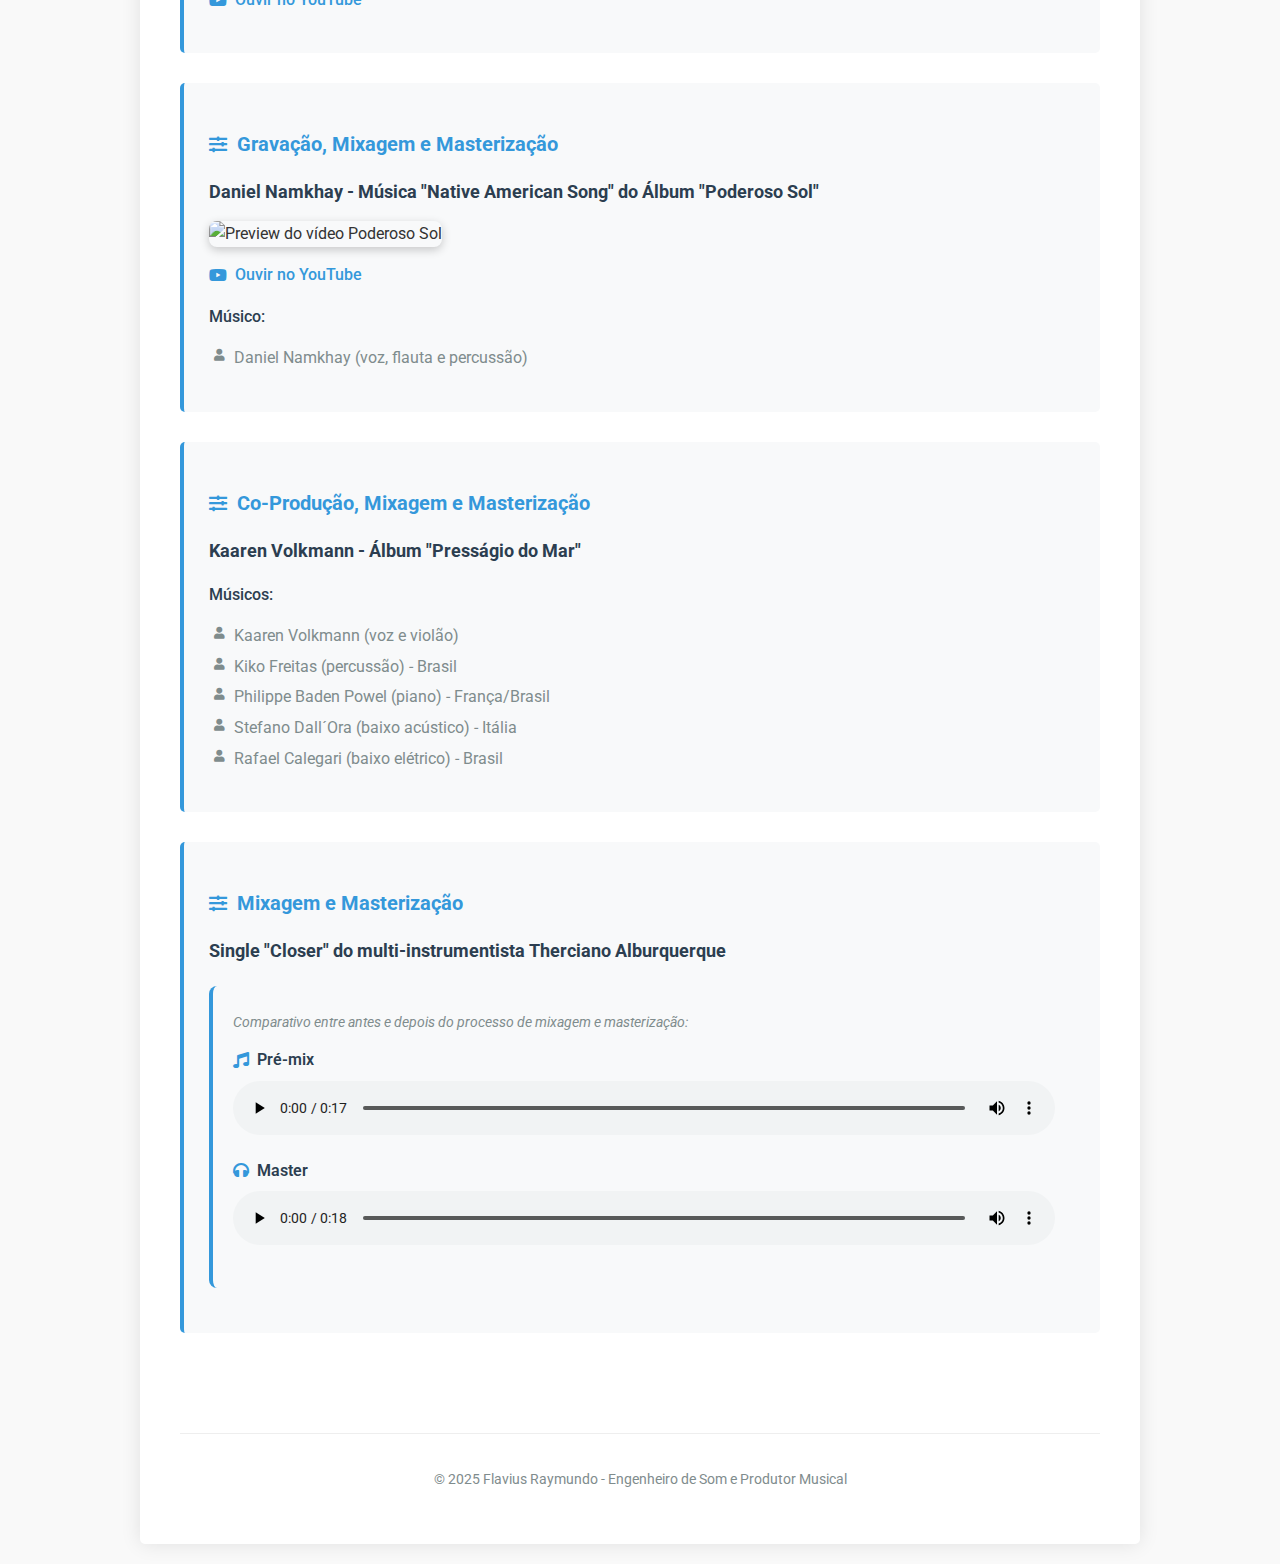
==== commit 68bf67c7: "Update index.html" ====
--- a/index.html
+++ b/index.html
@@ -98,7 +98,7 @@
             <ul class="equipment">
                 <li><strong>Conversores:</strong> Prismsound - Lyra 2 (Inglaterra)</li>
                 <li><strong>Processamento Analógico:</strong> Summing Analógico da Vintage Maker com transformadores Neumann (Áustria)</li>
-                <li><strong>Plugins Profissionais:</strong> Coleção completa da Acustica Audio, Izotope, Leapwing Audio e Oeaksound</li>
+                <li><strong>Plugins Profissionais:</strong> Coleção completa da Acustica Audio, Izotope, Leapwing Audio e Oeksound</li>
                 <li><strong>Plugins Adicionais:</strong> Principais plugins da Plugin Allience e Waves</li>
                 <li><strong>Amplificação:</strong> Cambridge Audio 740A (Inglaterra)</li>
                 <li><strong>Monitoração:</strong> Tannoy DC6T, Electro Voice e Auratone</li>
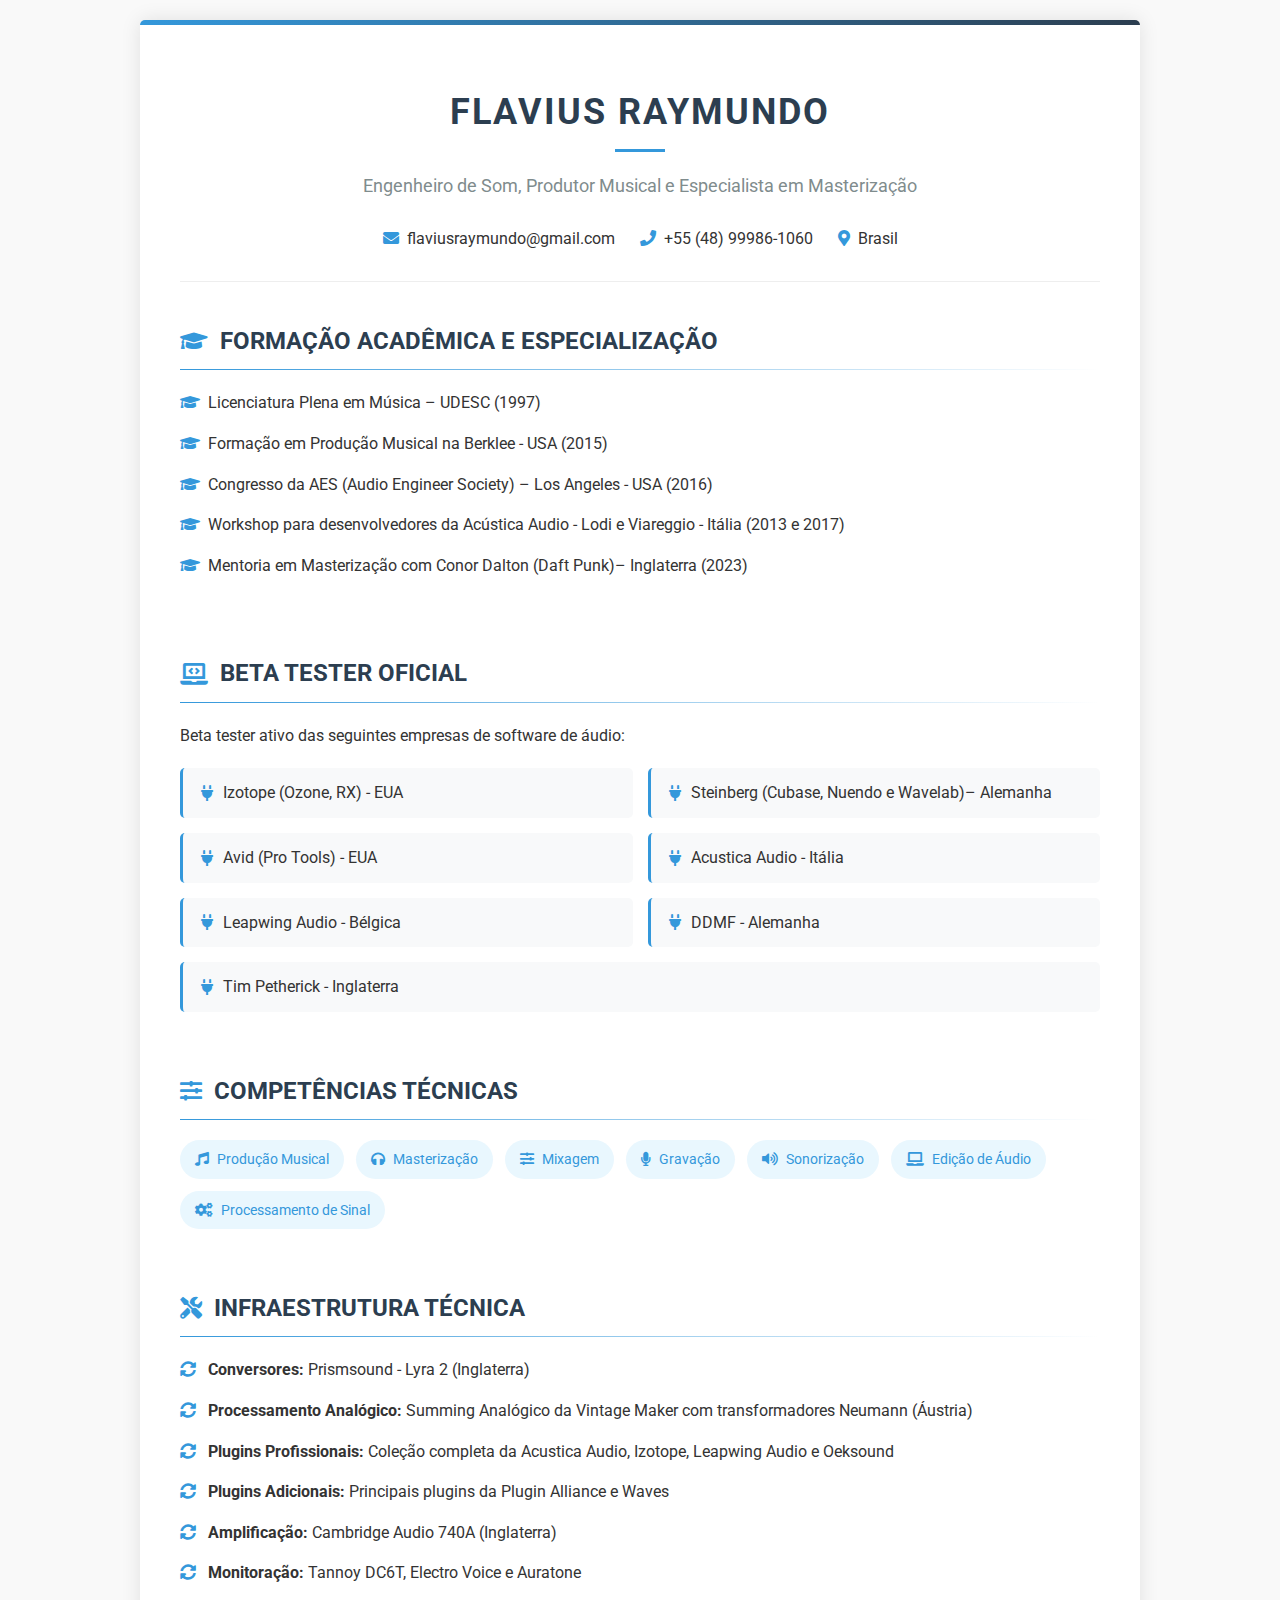
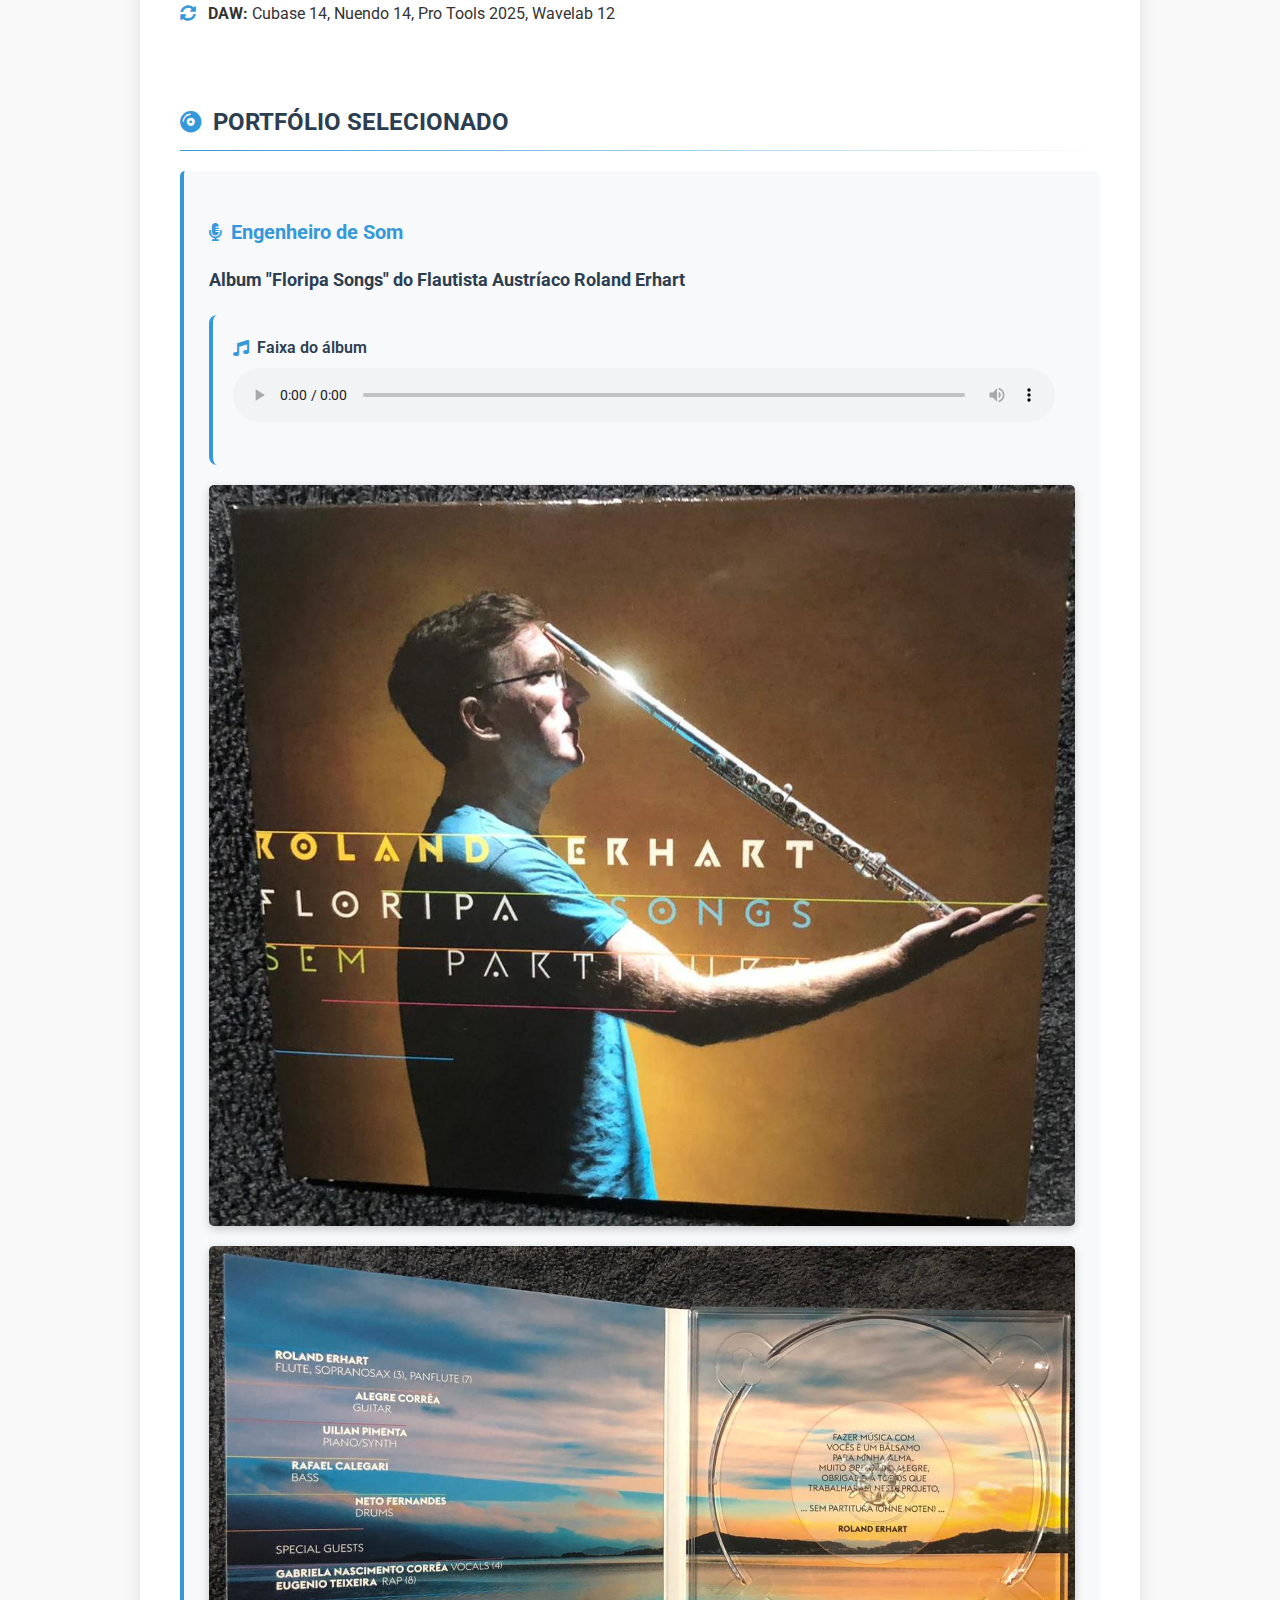
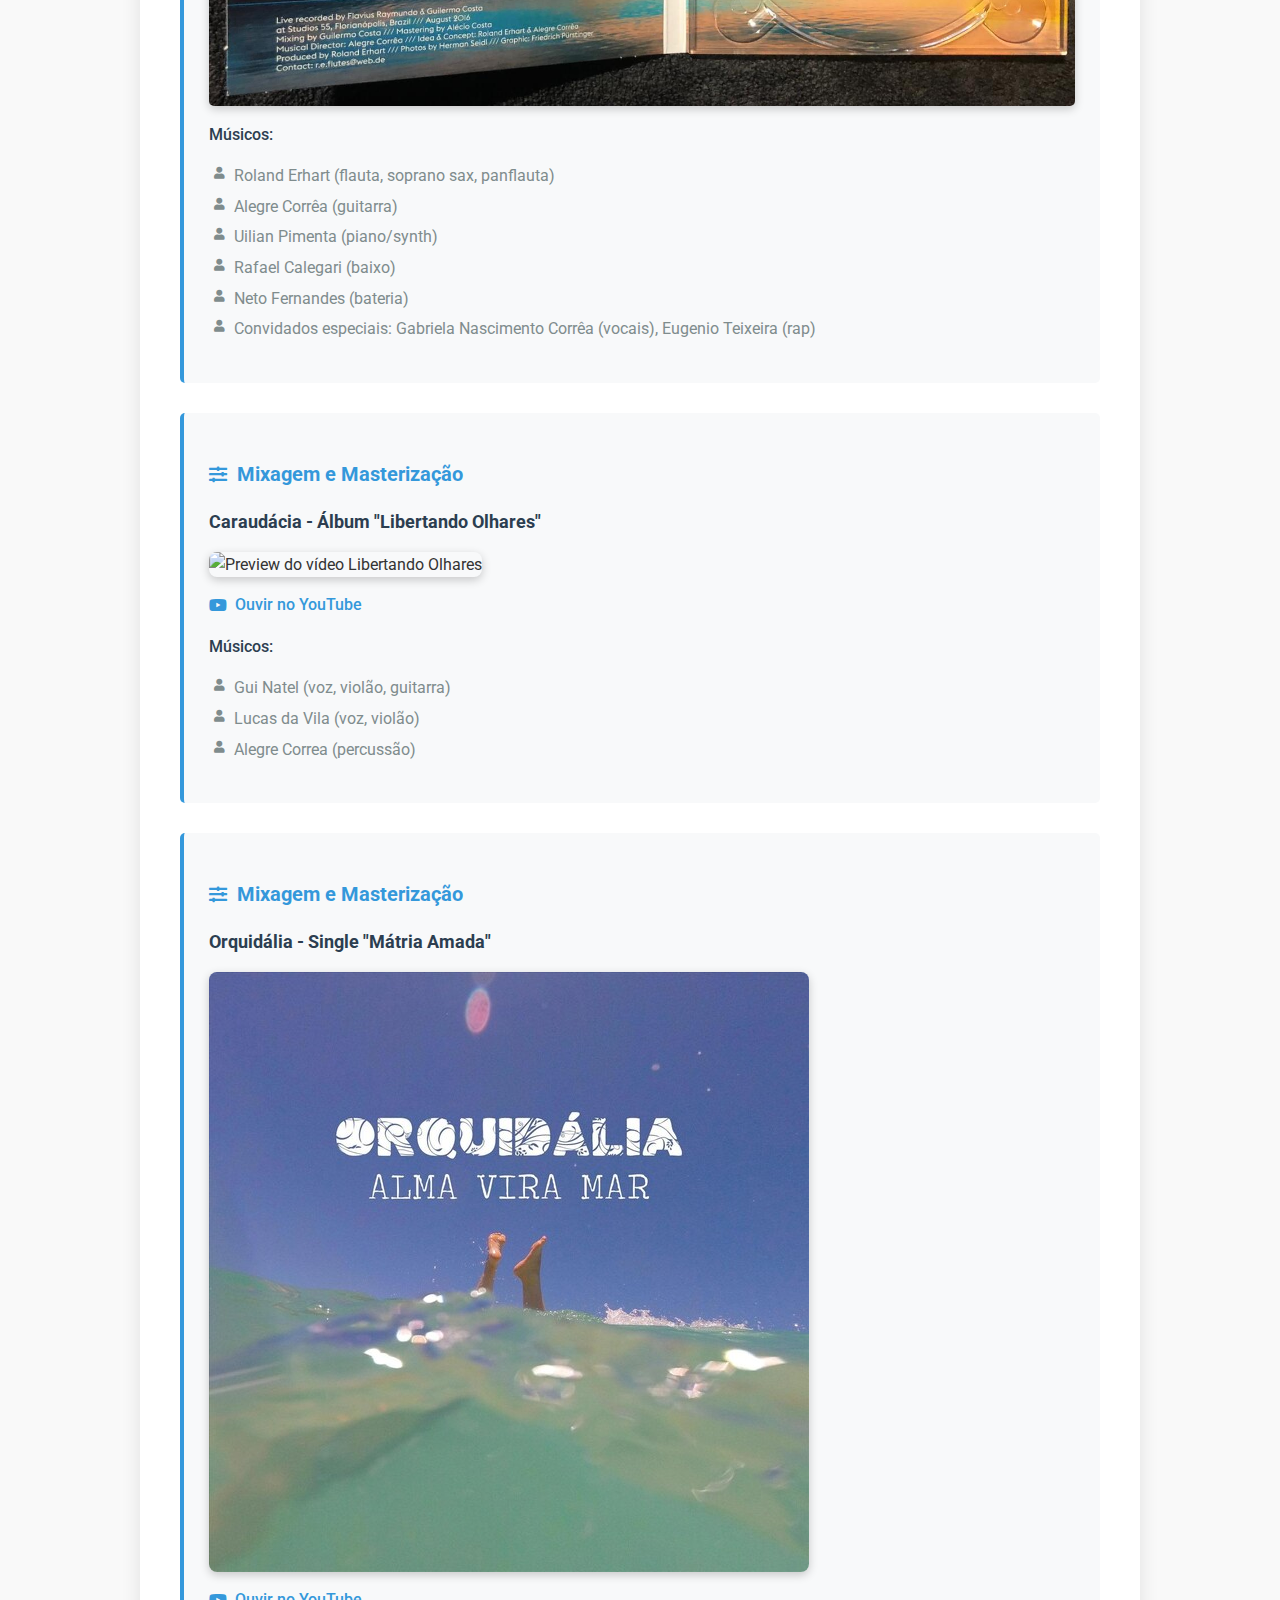
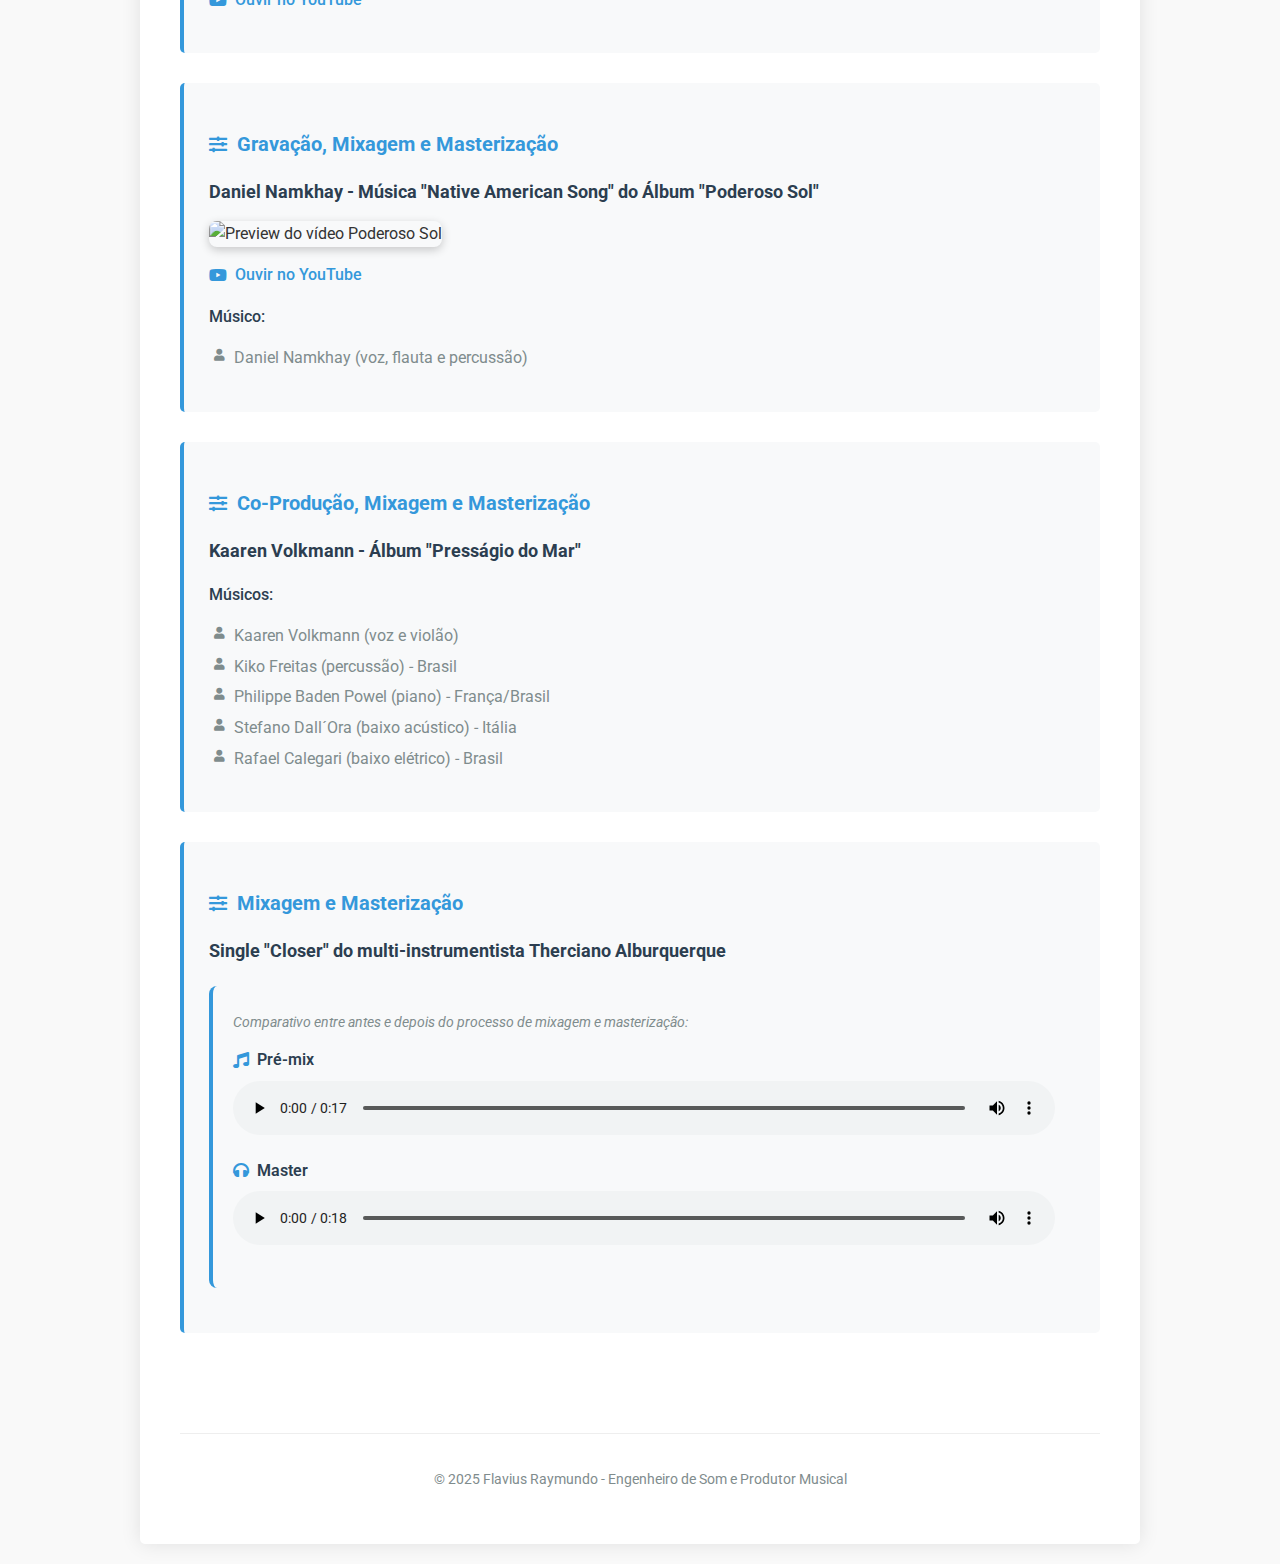
==== commit 66143c11: "Update index.html" ====
--- a/index.html
+++ b/index.html
@@ -40,8 +40,8 @@
                 <li>Licenciatura Plena em Música – UDESC (1997)</li>
                 <li>Formação em Produção Musical na Berklee - USA (2015)</li>
                 <li>Congresso da AES (Audio Engineer Society) – Los Angeles - USA (2016)</li>
-                <li>Workshop para desenvolvedores da Acústica Audio - Itália (2017)</li>
-                <li>Curso de Masterização com Conor Dalton (Daft Punk)– Inglaterra (2023)</li>
+                <li>Workshop para desenvolvedores da Acústica Audio - Lodi e Viareggio - Itália (2013 e 2017)</li>
+                <li>Mentoria em Masterização com Conor Dalton (Daft Punk)– Inglaterra (2023)</li>
             </ul>
         </section>
 
@@ -99,7 +99,7 @@
                 <li><strong>Conversores:</strong> Prismsound - Lyra 2 (Inglaterra)</li>
                 <li><strong>Processamento Analógico:</strong> Summing Analógico da Vintage Maker com transformadores Neumann (Áustria)</li>
                 <li><strong>Plugins Profissionais:</strong> Coleção completa da Acustica Audio, Izotope, Leapwing Audio e Oeksound</li>
-                <li><strong>Plugins Adicionais:</strong> Principais plugins da Plugin Allience e Waves</li>
+                <li><strong>Plugins Adicionais:</strong> Principais plugins da Plugin Alliance e Waves</li>
                 <li><strong>Amplificação:</strong> Cambridge Audio 740A (Inglaterra)</li>
                 <li><strong>Monitoração:</strong> Tannoy DC6T, Electro Voice e Auratone</li>
                 <li><strong>DAW:</strong> Cubase 14, Nuendo 14, Pro Tools 2025, Wavelab 12</li>
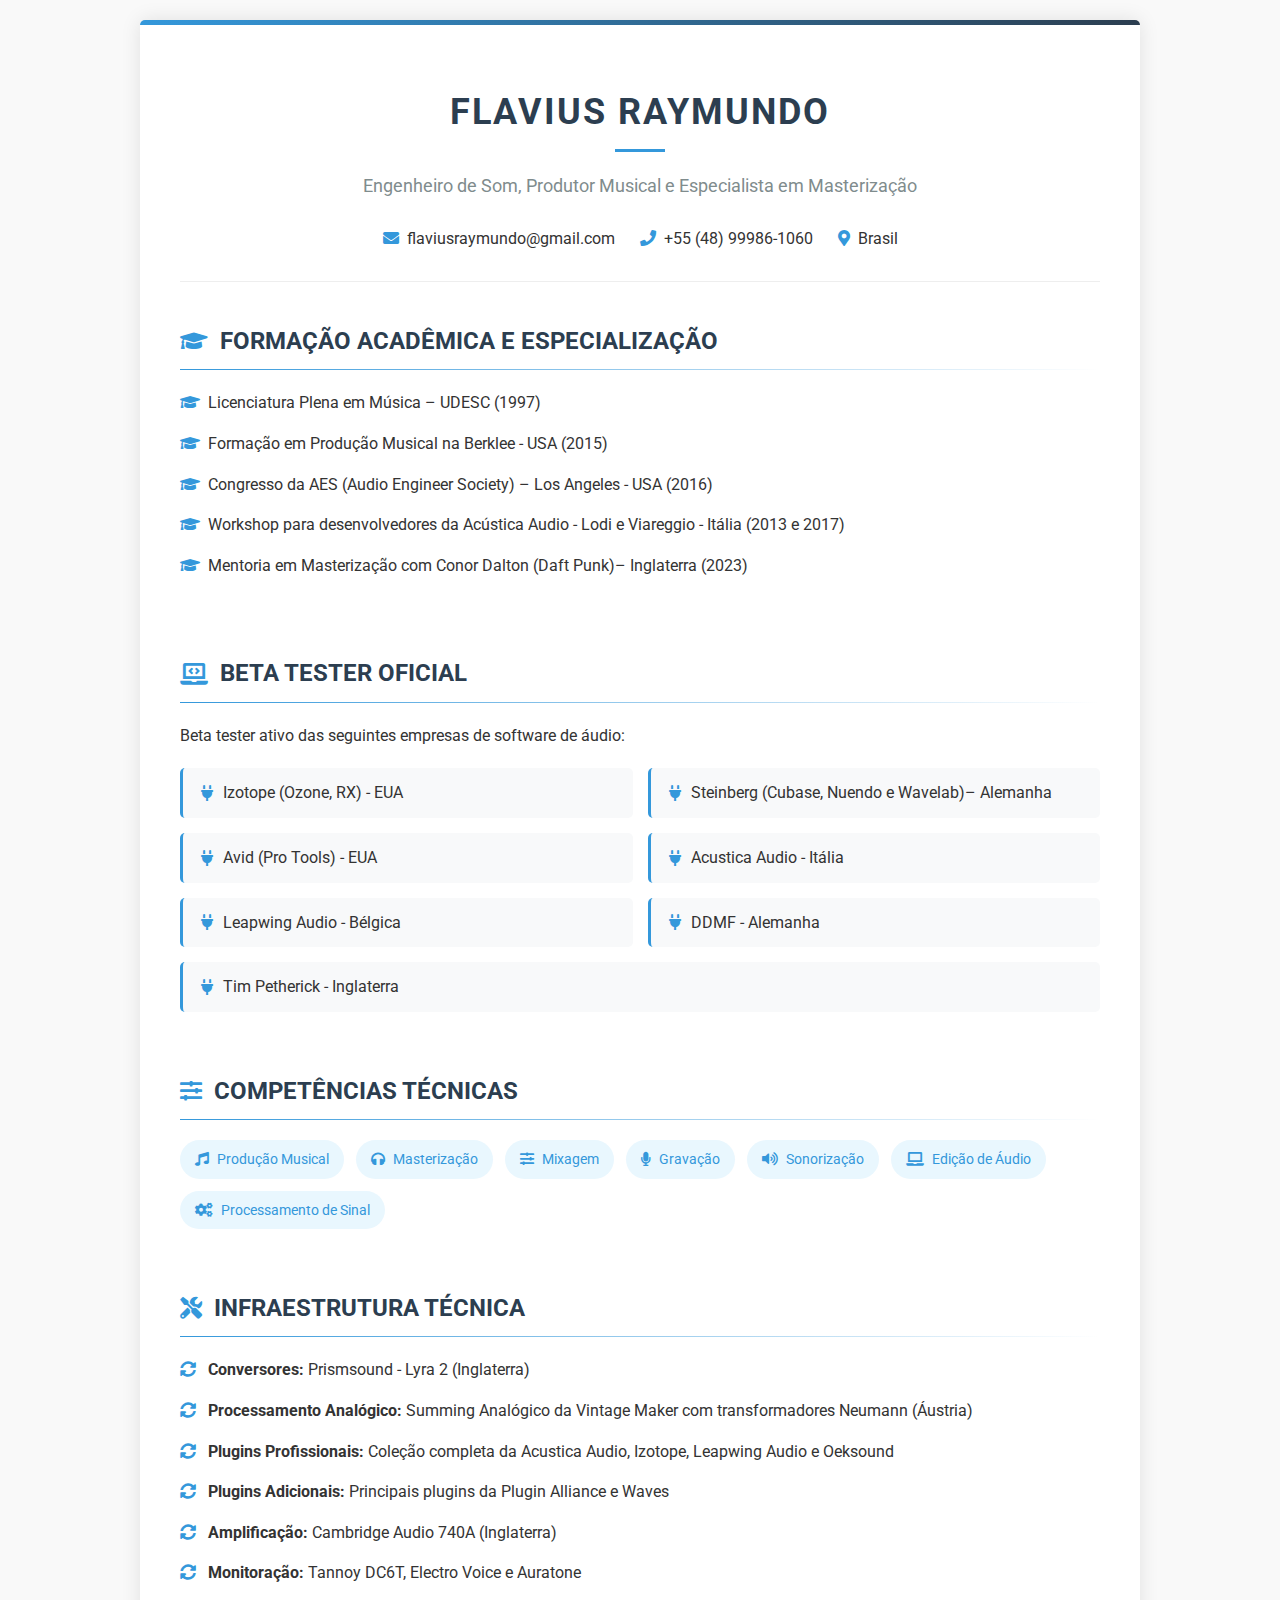
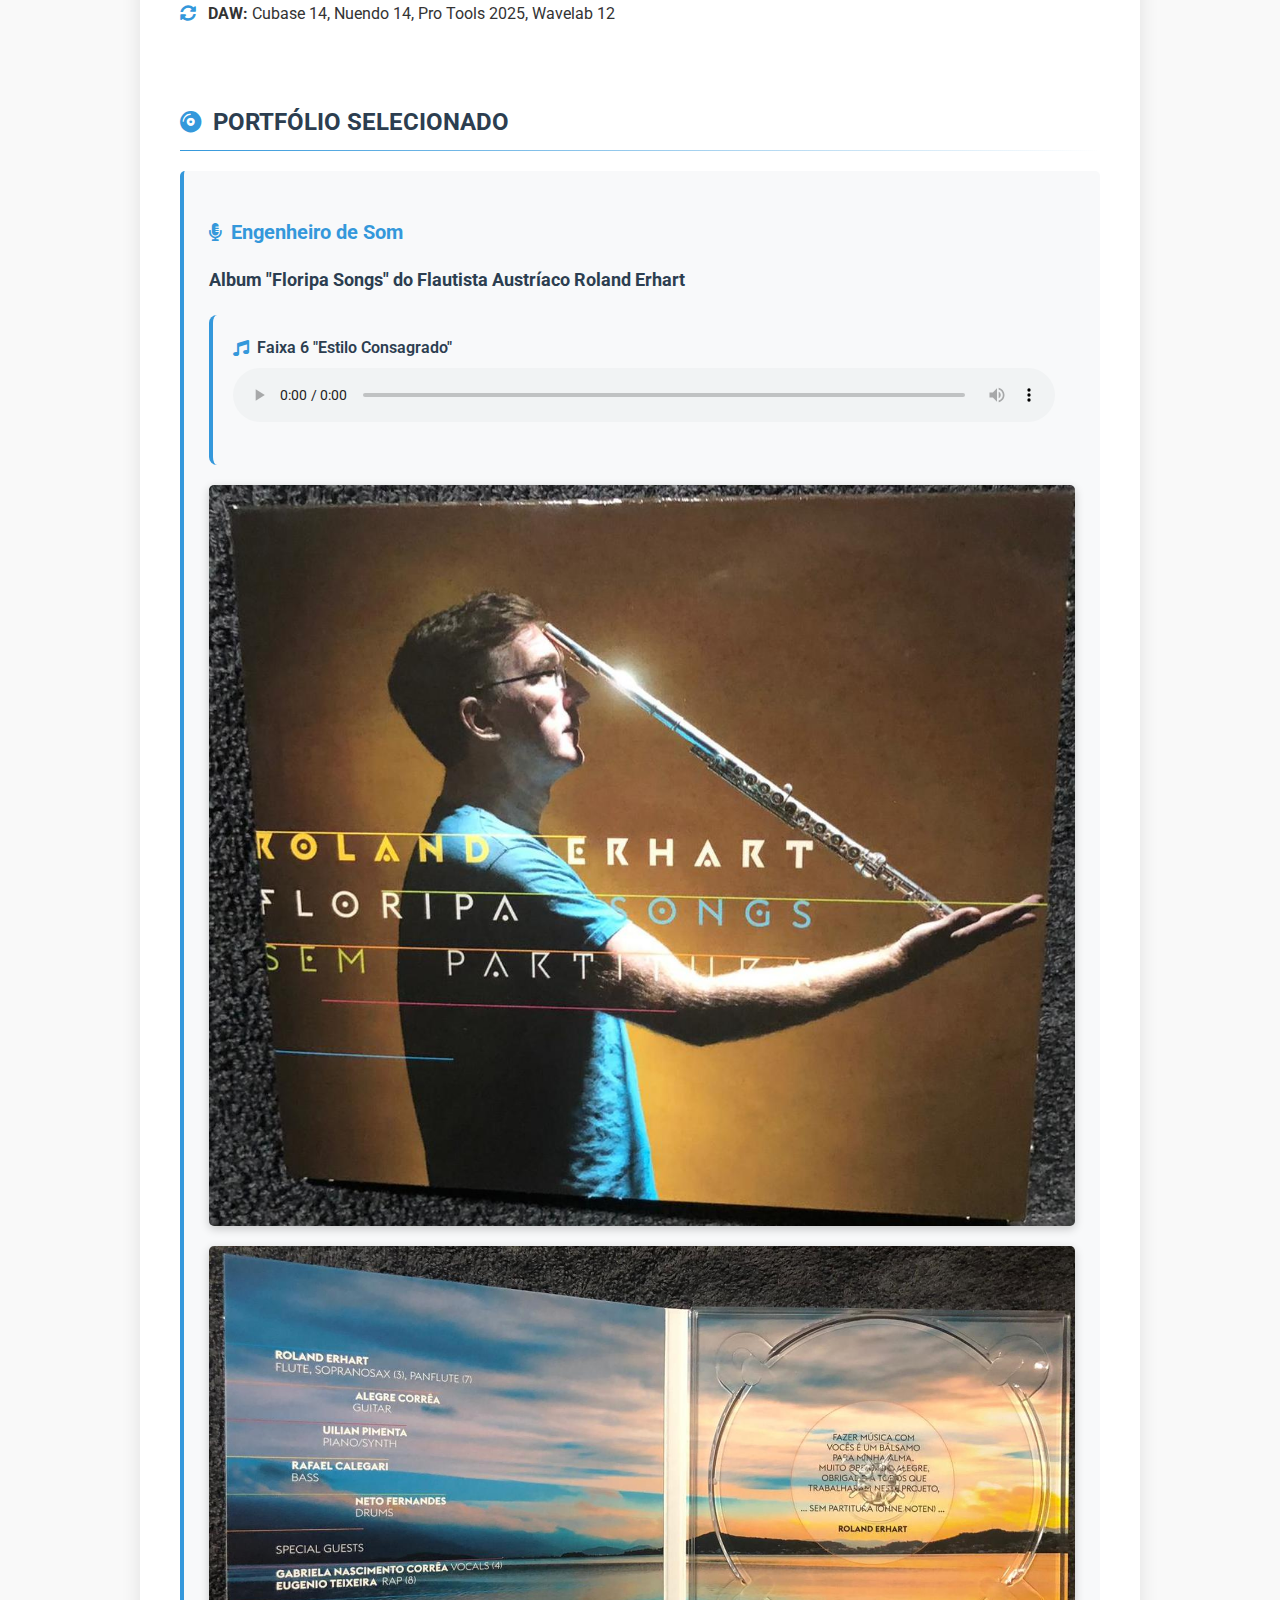
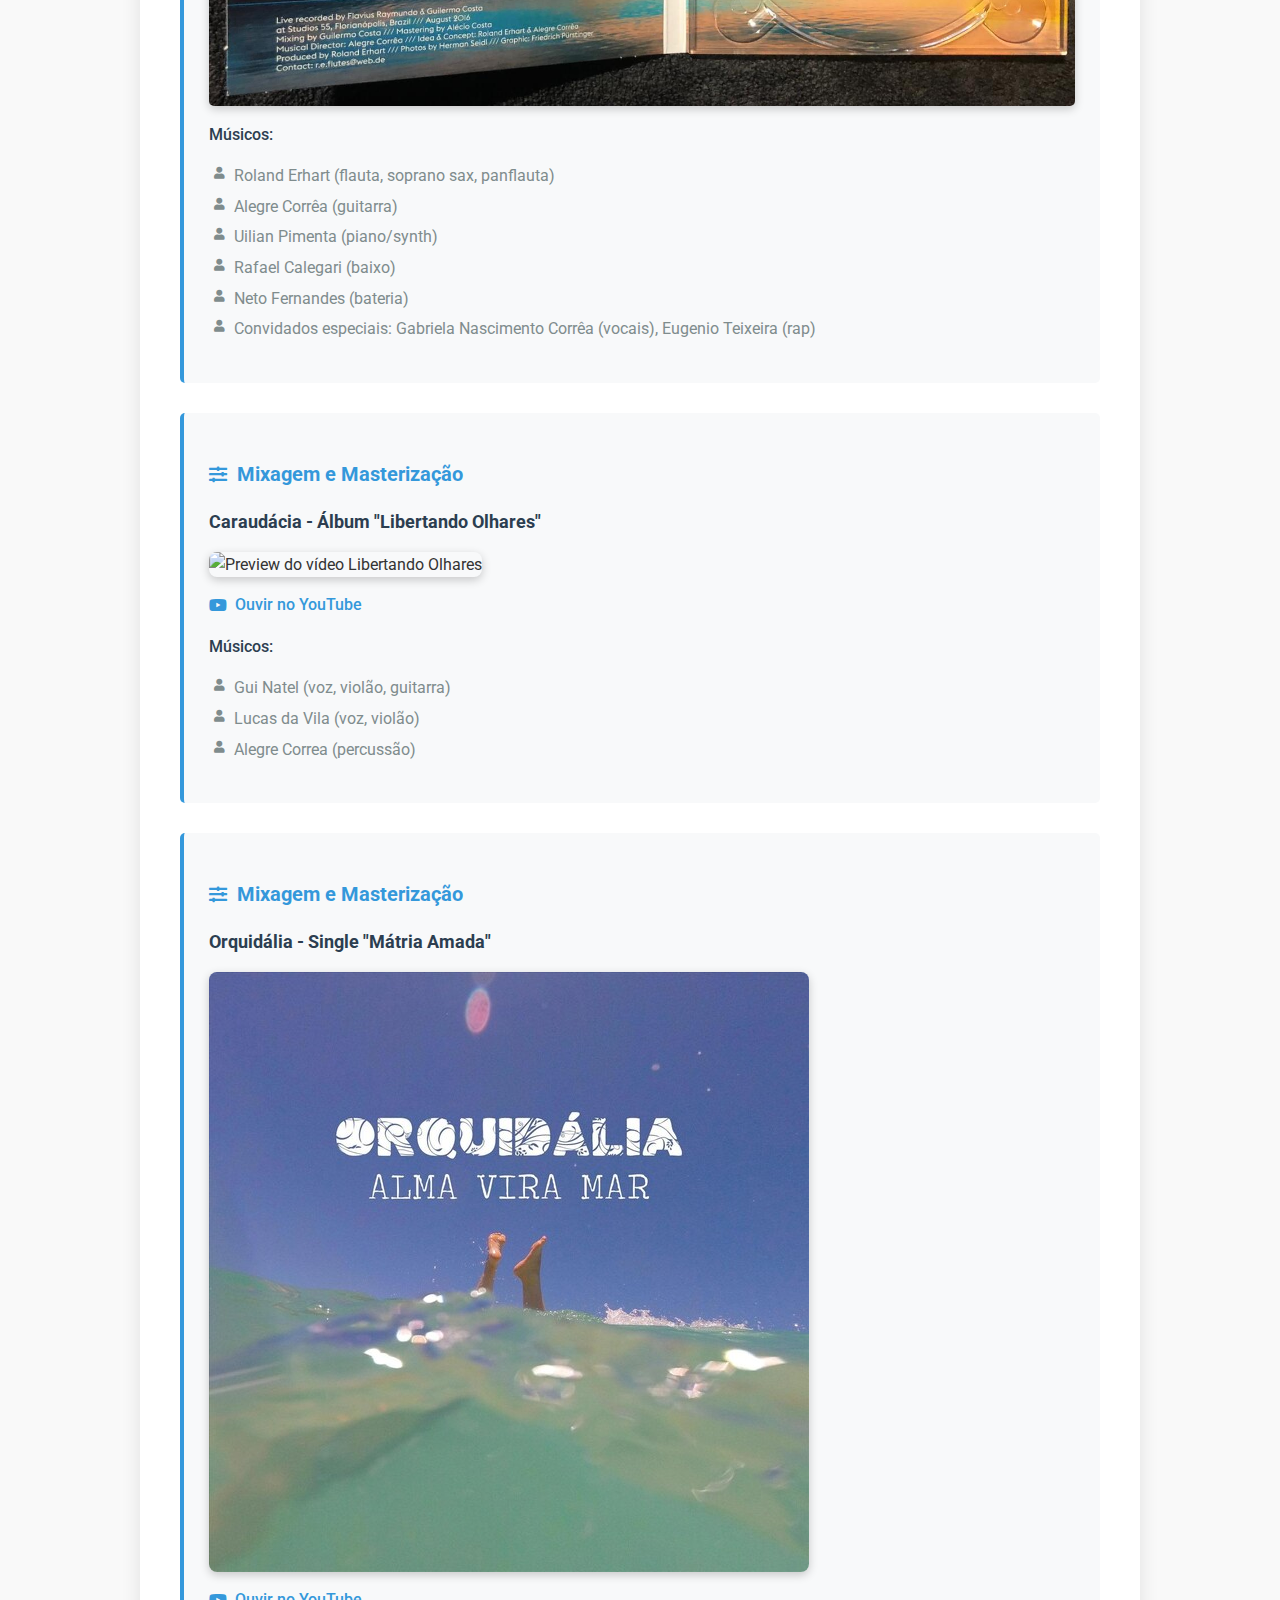
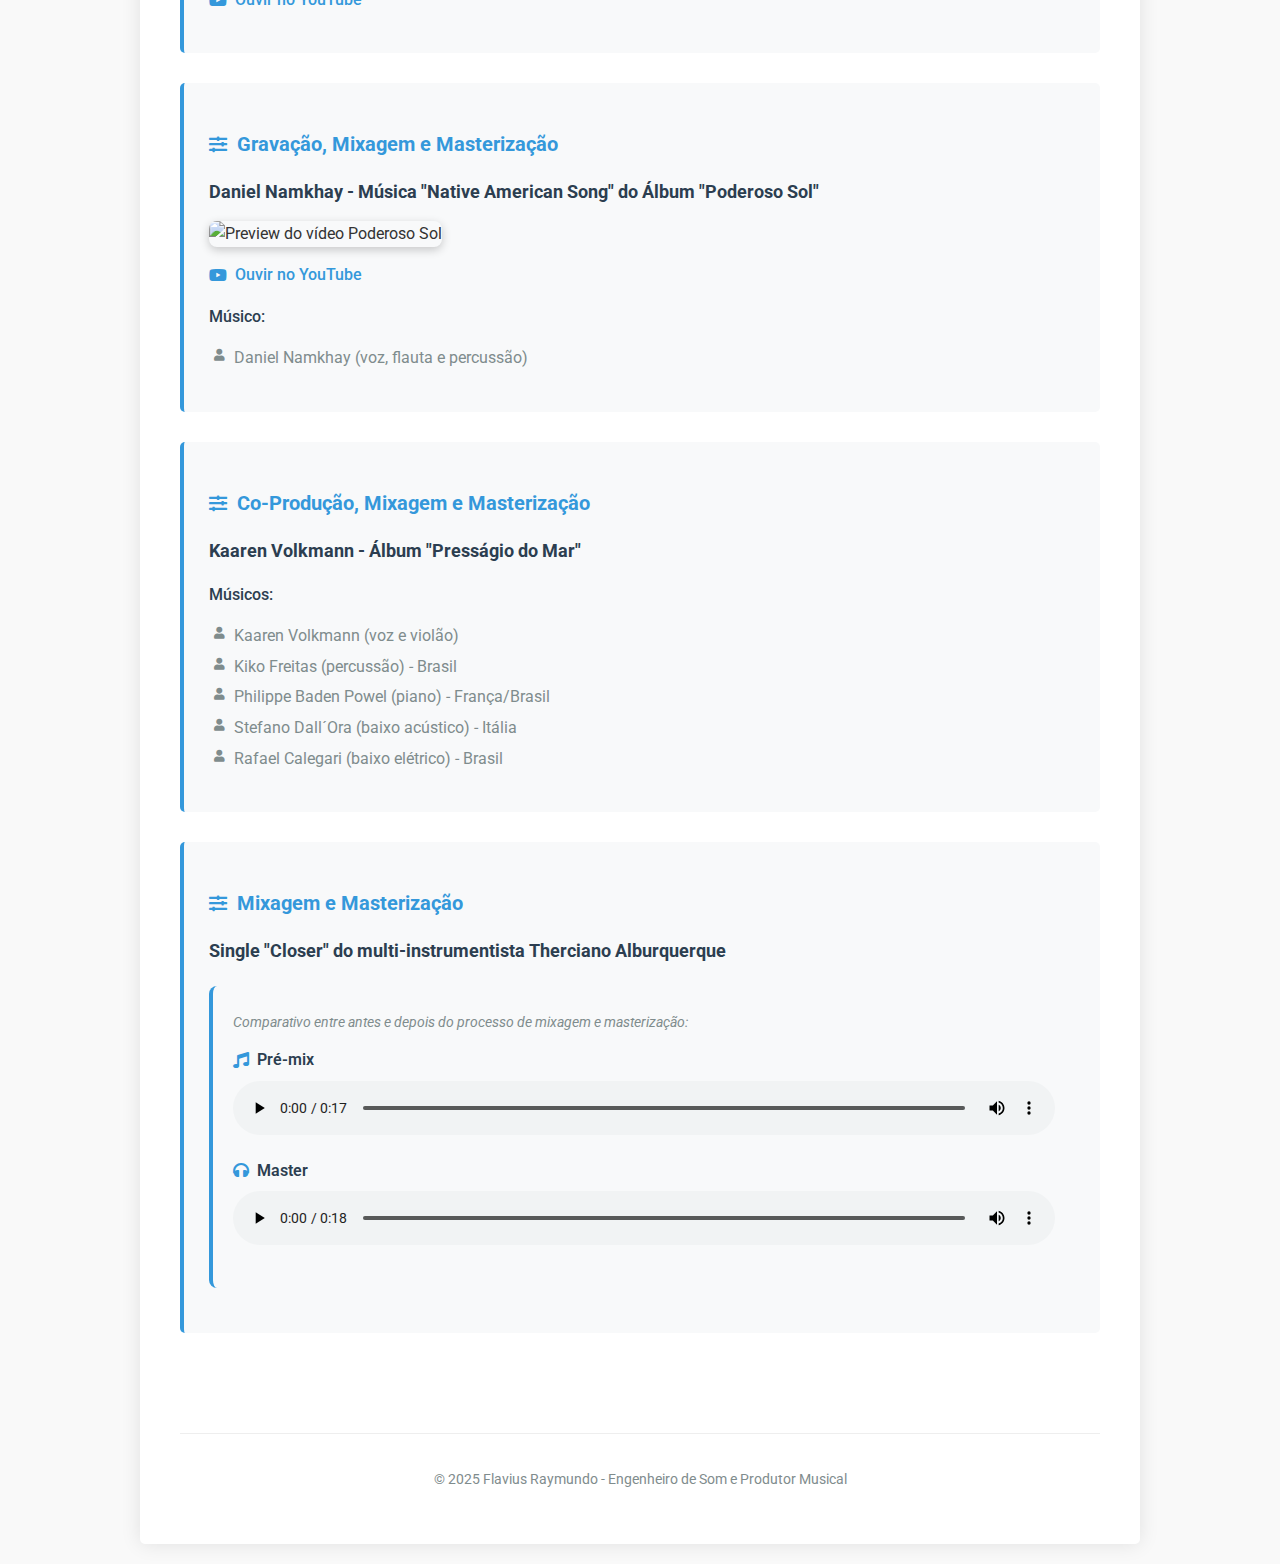
==== commit 6f7f0415: "Update index.html" ====
--- a/index.html
+++ b/index.html
@@ -114,7 +114,7 @@
                 <p class="project-title">Album "Floripa Songs" do Flautista Austríaco Roland Erhart</p>
                 <div class="audio-comparison">
                     <div class="audio-title">
-                        <i class="fas fa-music"></i> Faixa do álbum
+                        <i class="fas fa-music"></i> Faixa 6 "Estilo Consagrado"
                     </div>
                     <audio controls class="audio-player">
                         <source src="audio/audio_1.mp3" type="audio/mpeg">
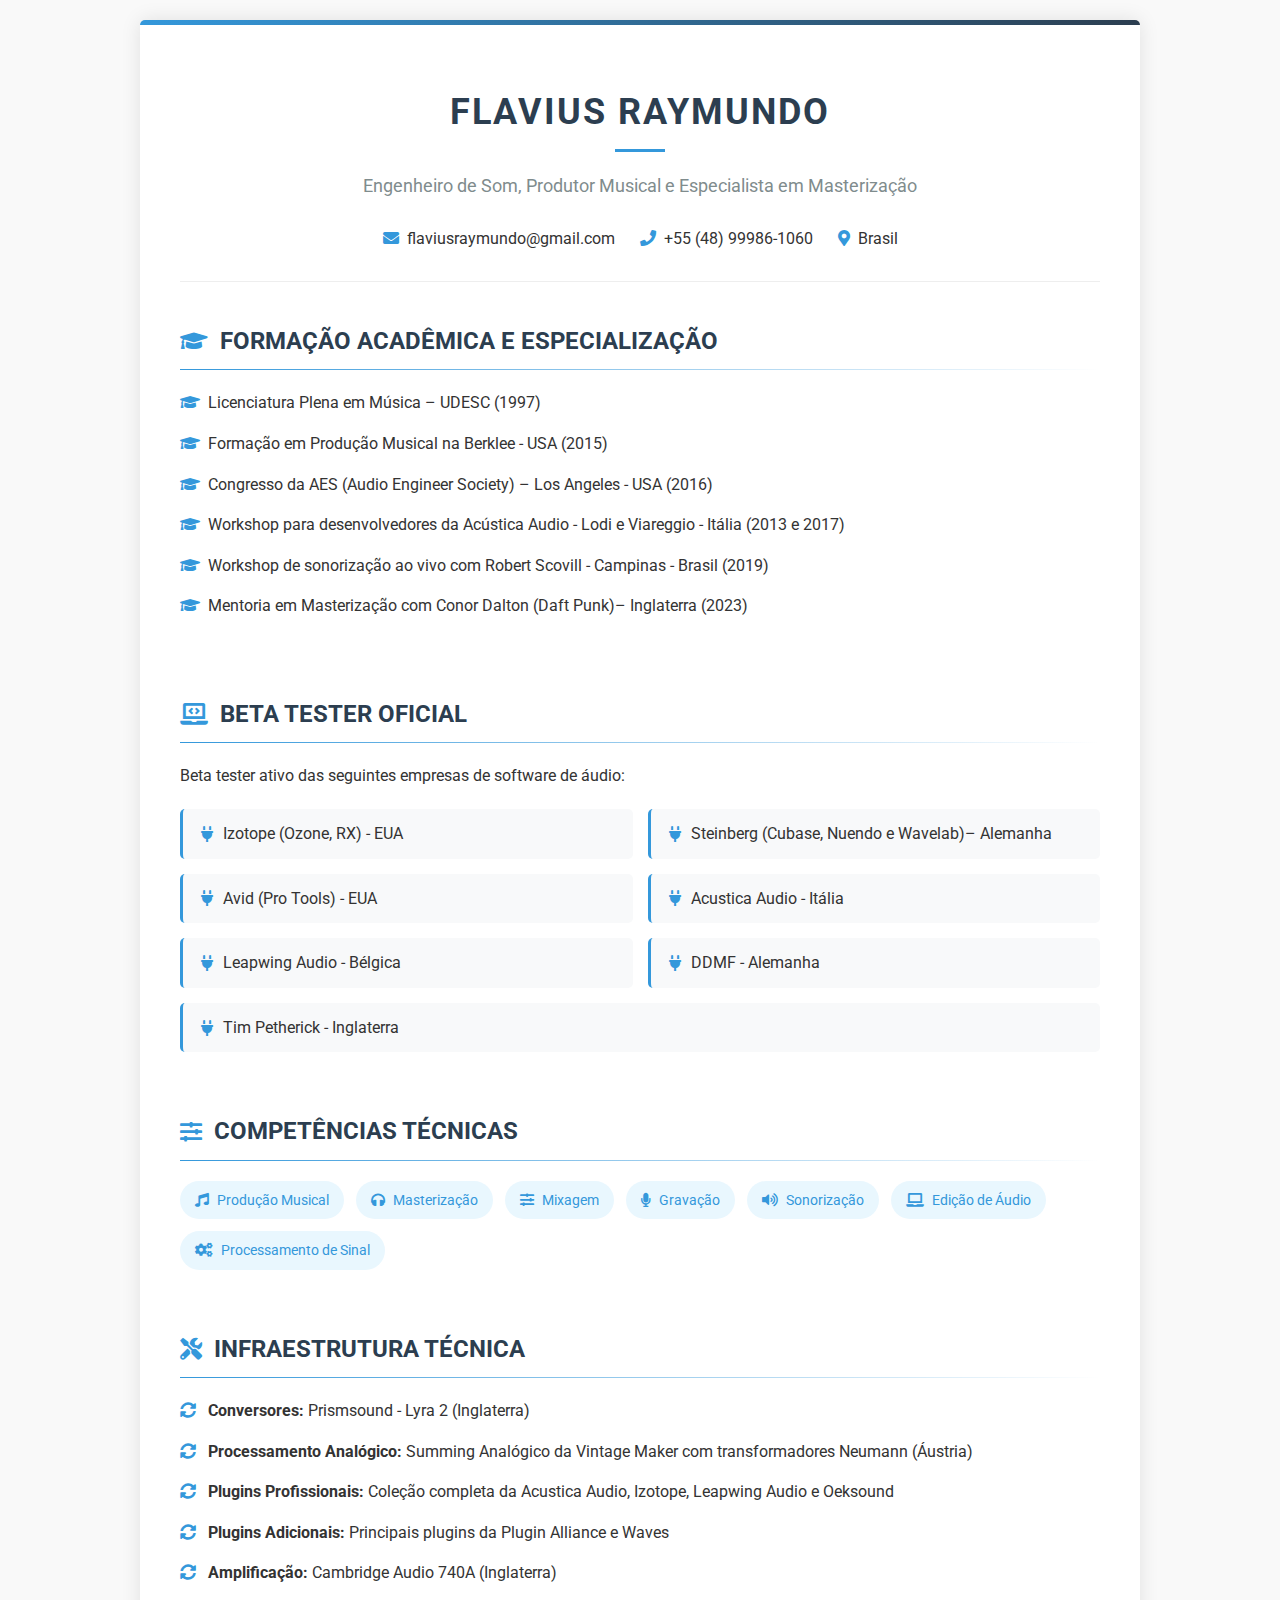
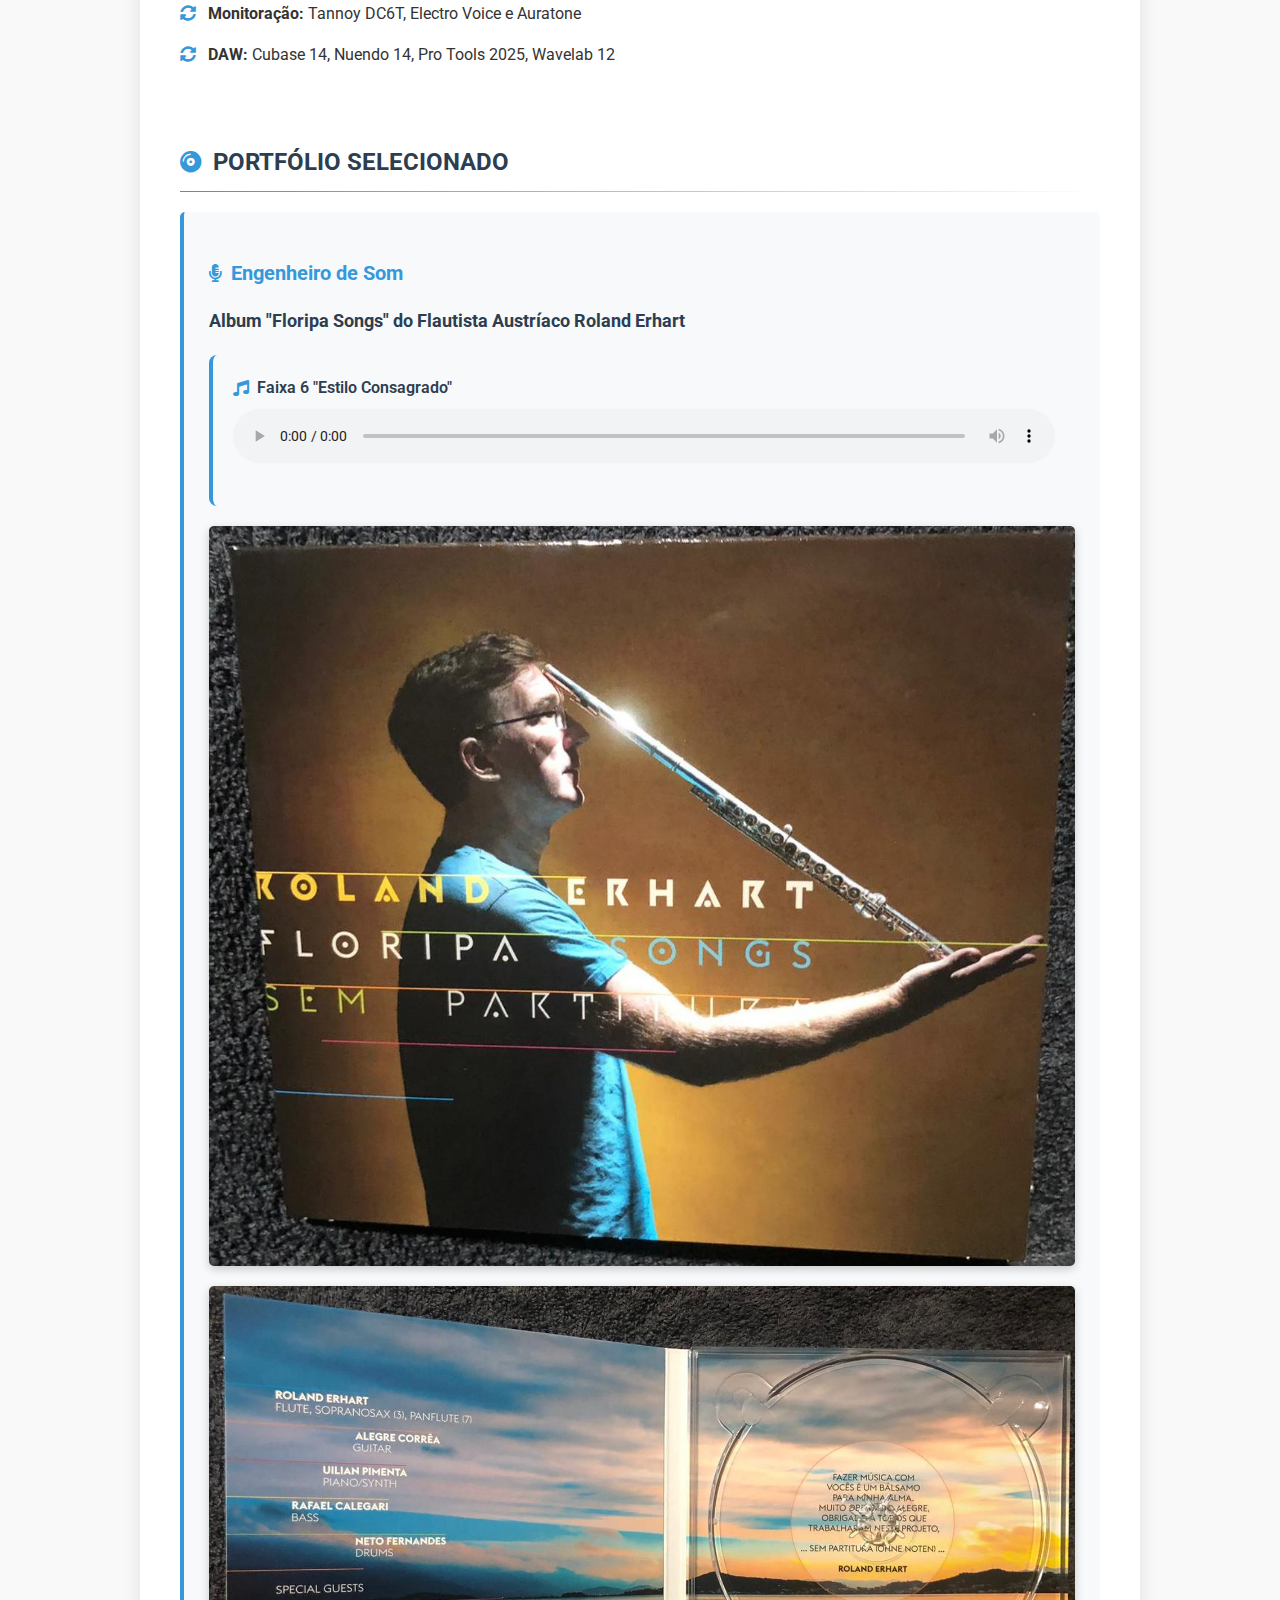
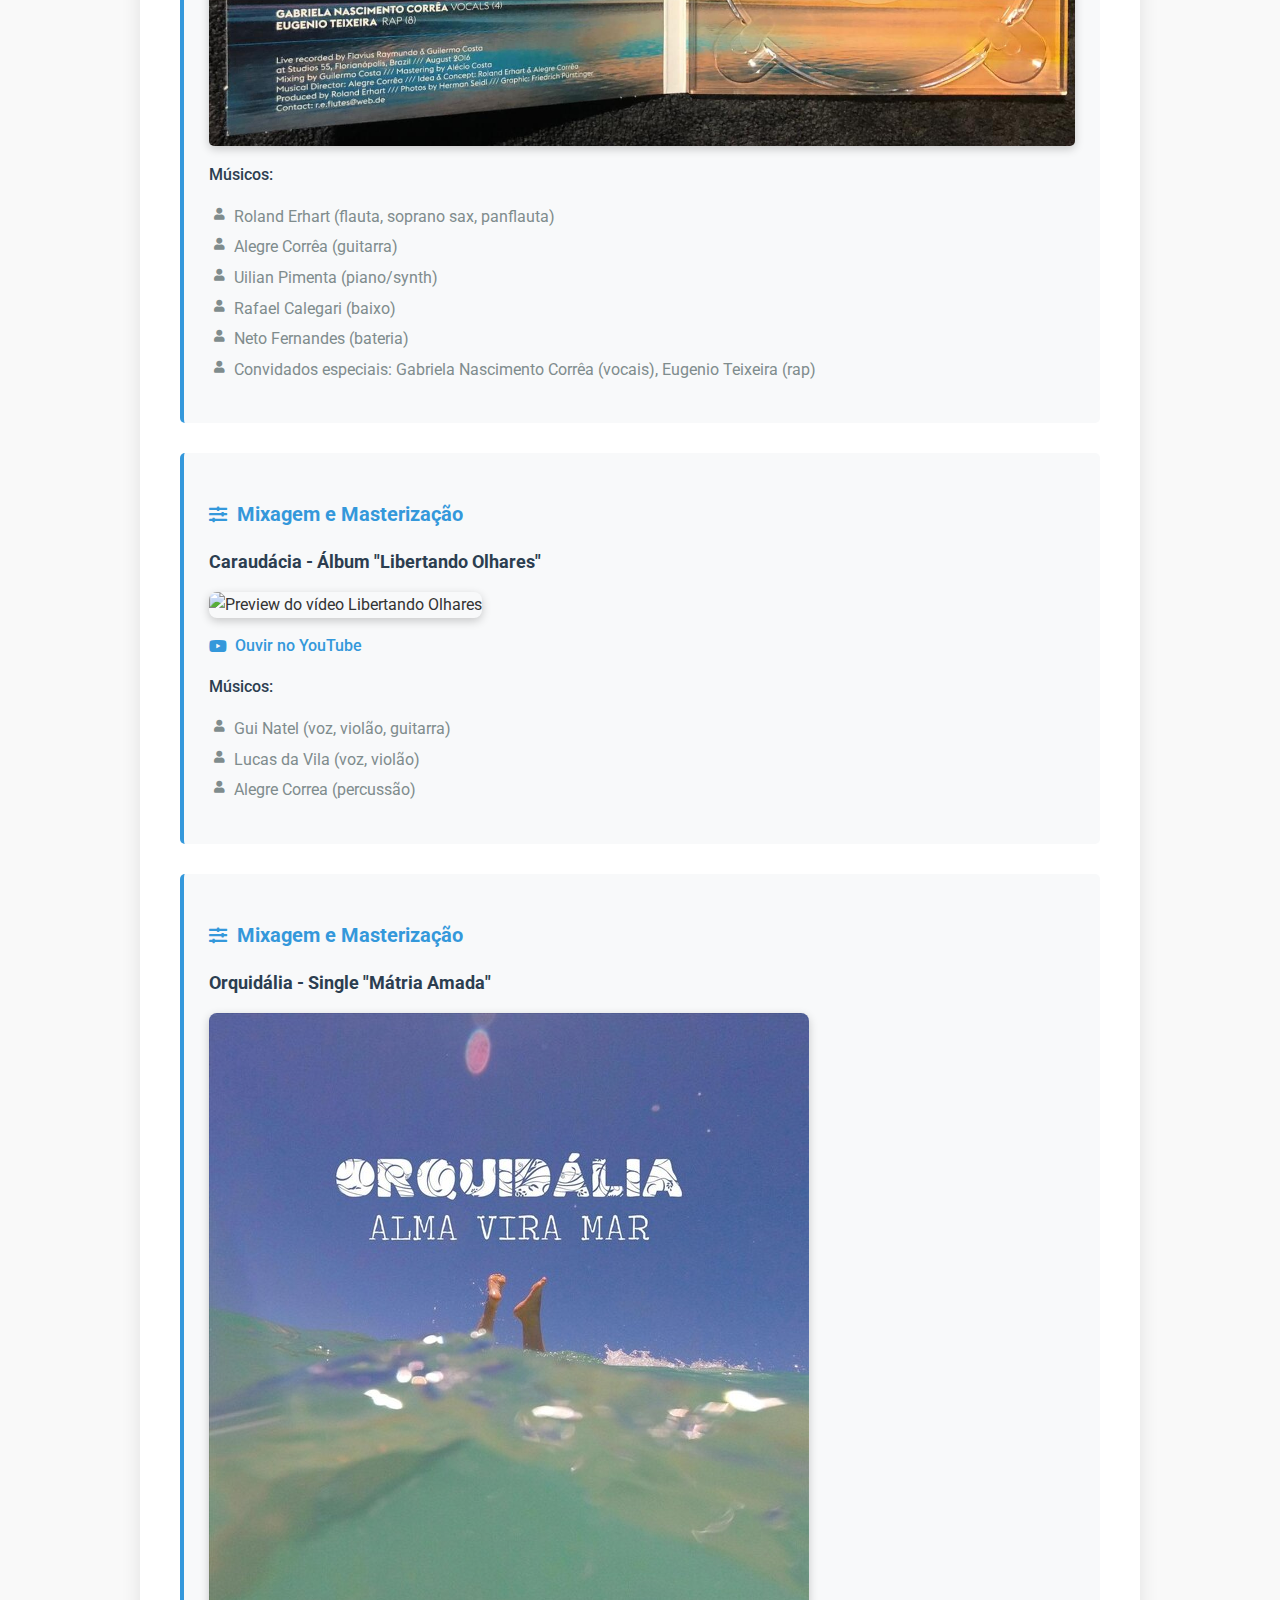
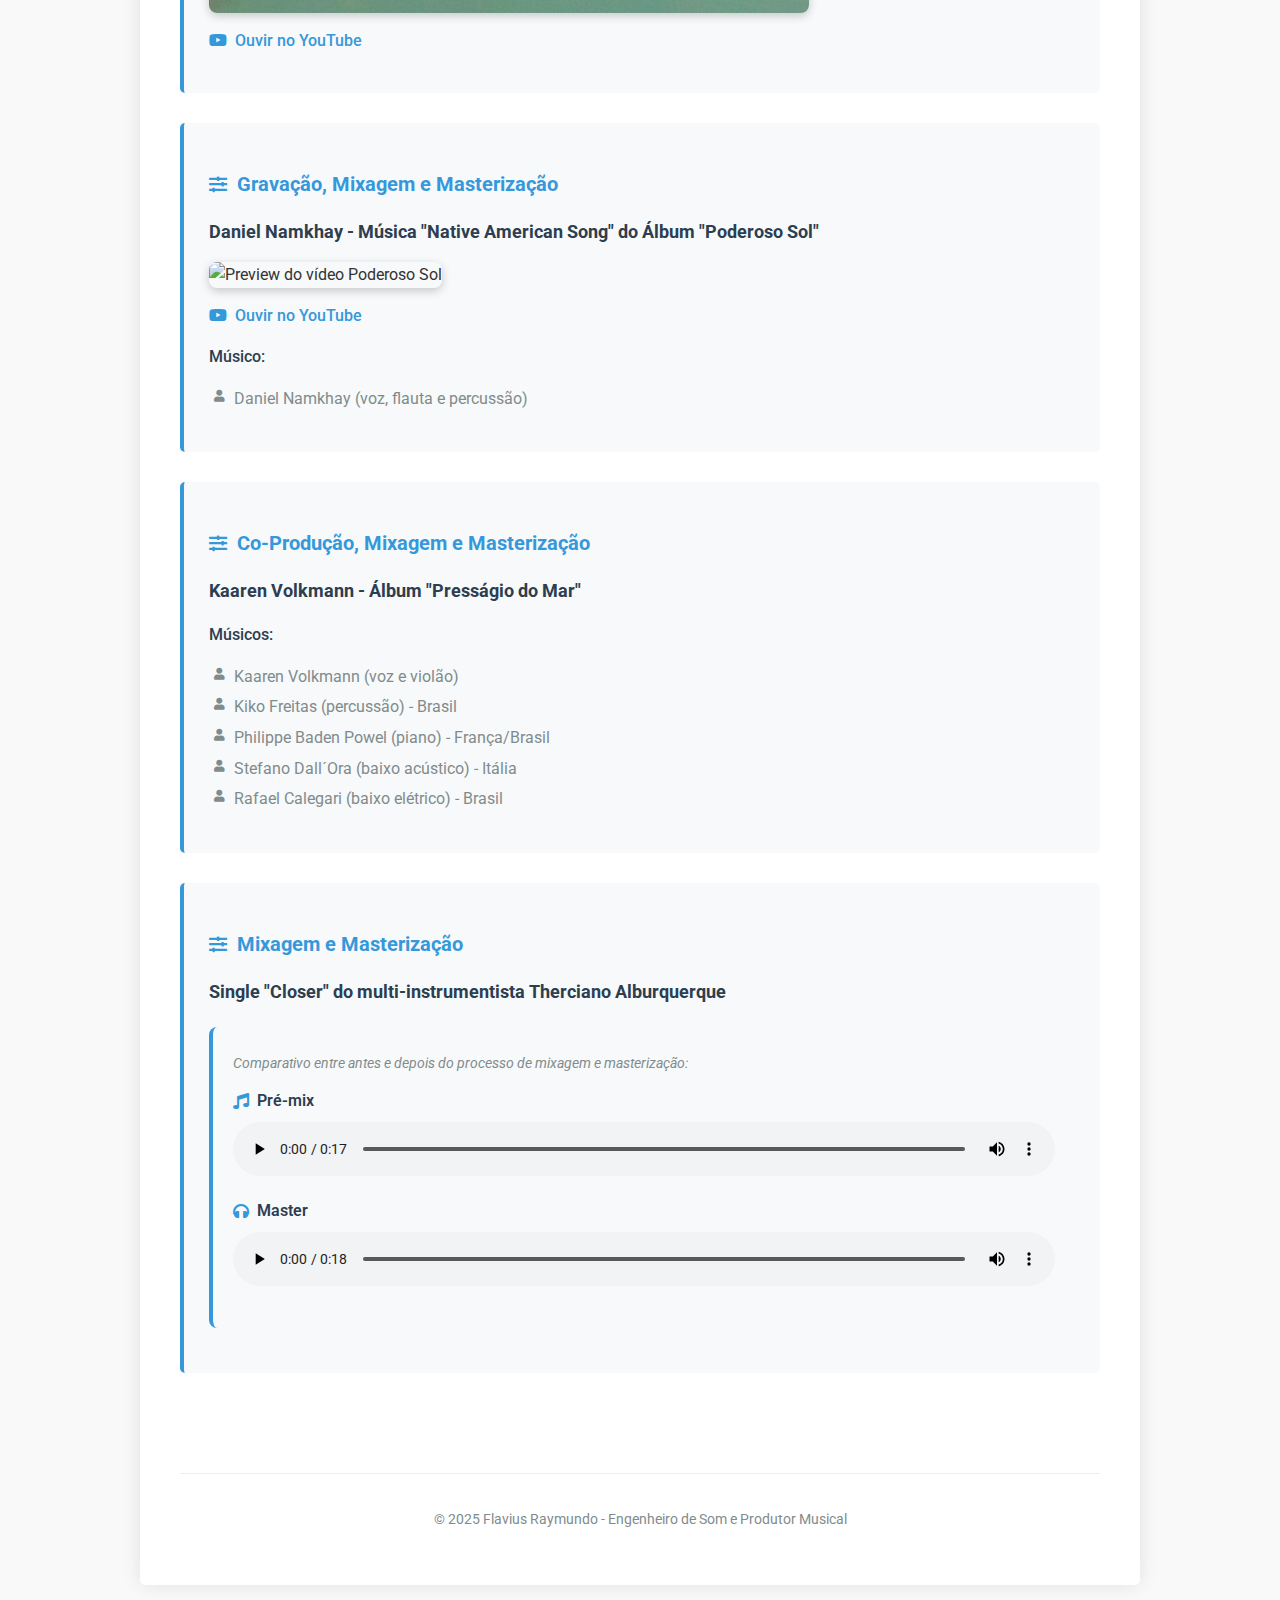
==== commit b349cad5: "Update index.html" ====
--- a/index.html
+++ b/index.html
@@ -41,6 +41,7 @@
                 <li>Formação em Produção Musical na Berklee - USA (2015)</li>
                 <li>Congresso da AES (Audio Engineer Society) – Los Angeles - USA (2016)</li>
                 <li>Workshop para desenvolvedores da Acústica Audio - Lodi e Viareggio - Itália (2013 e 2017)</li>
+                <li>Workshop de sonorização ao vivo com Robert Scovill - Campinas - Brasil (2019)</li>
                 <li>Mentoria em Masterização com Conor Dalton (Daft Punk)– Inglaterra (2023)</li>
             </ul>
         </section>
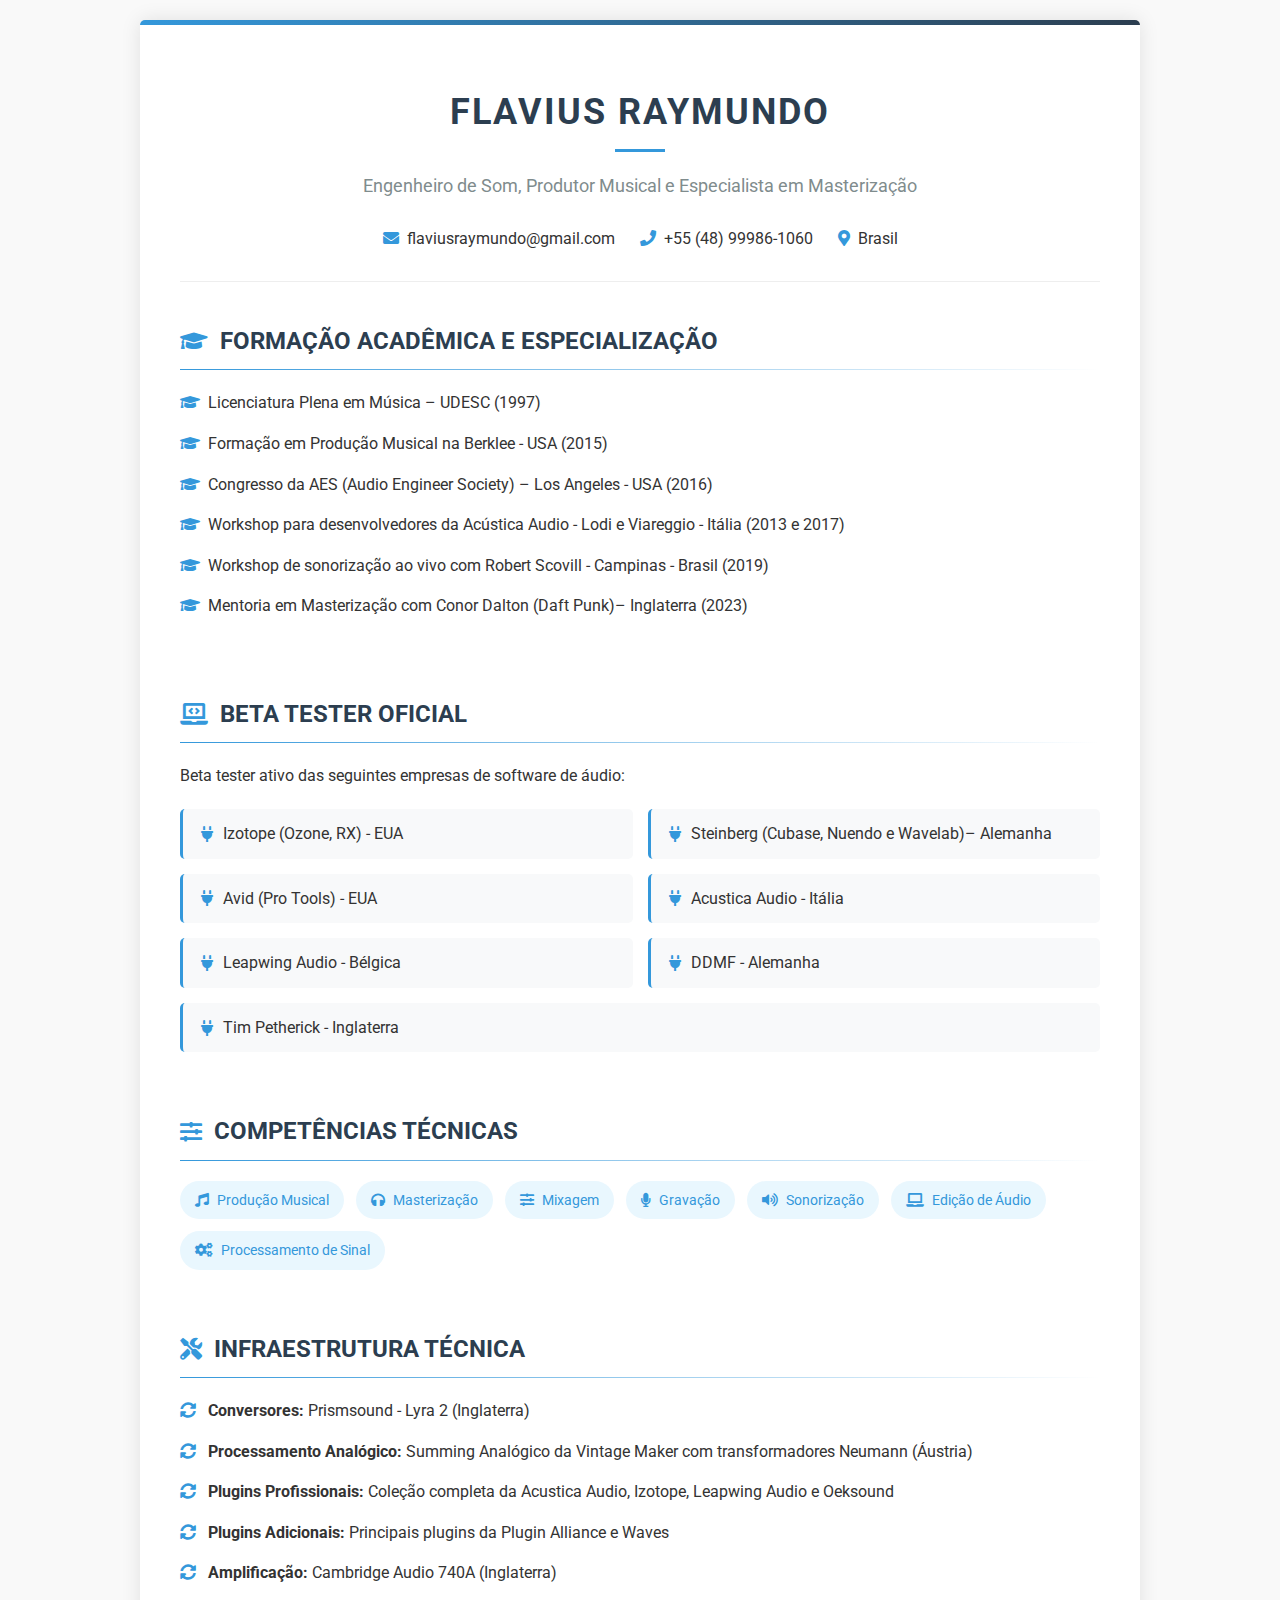
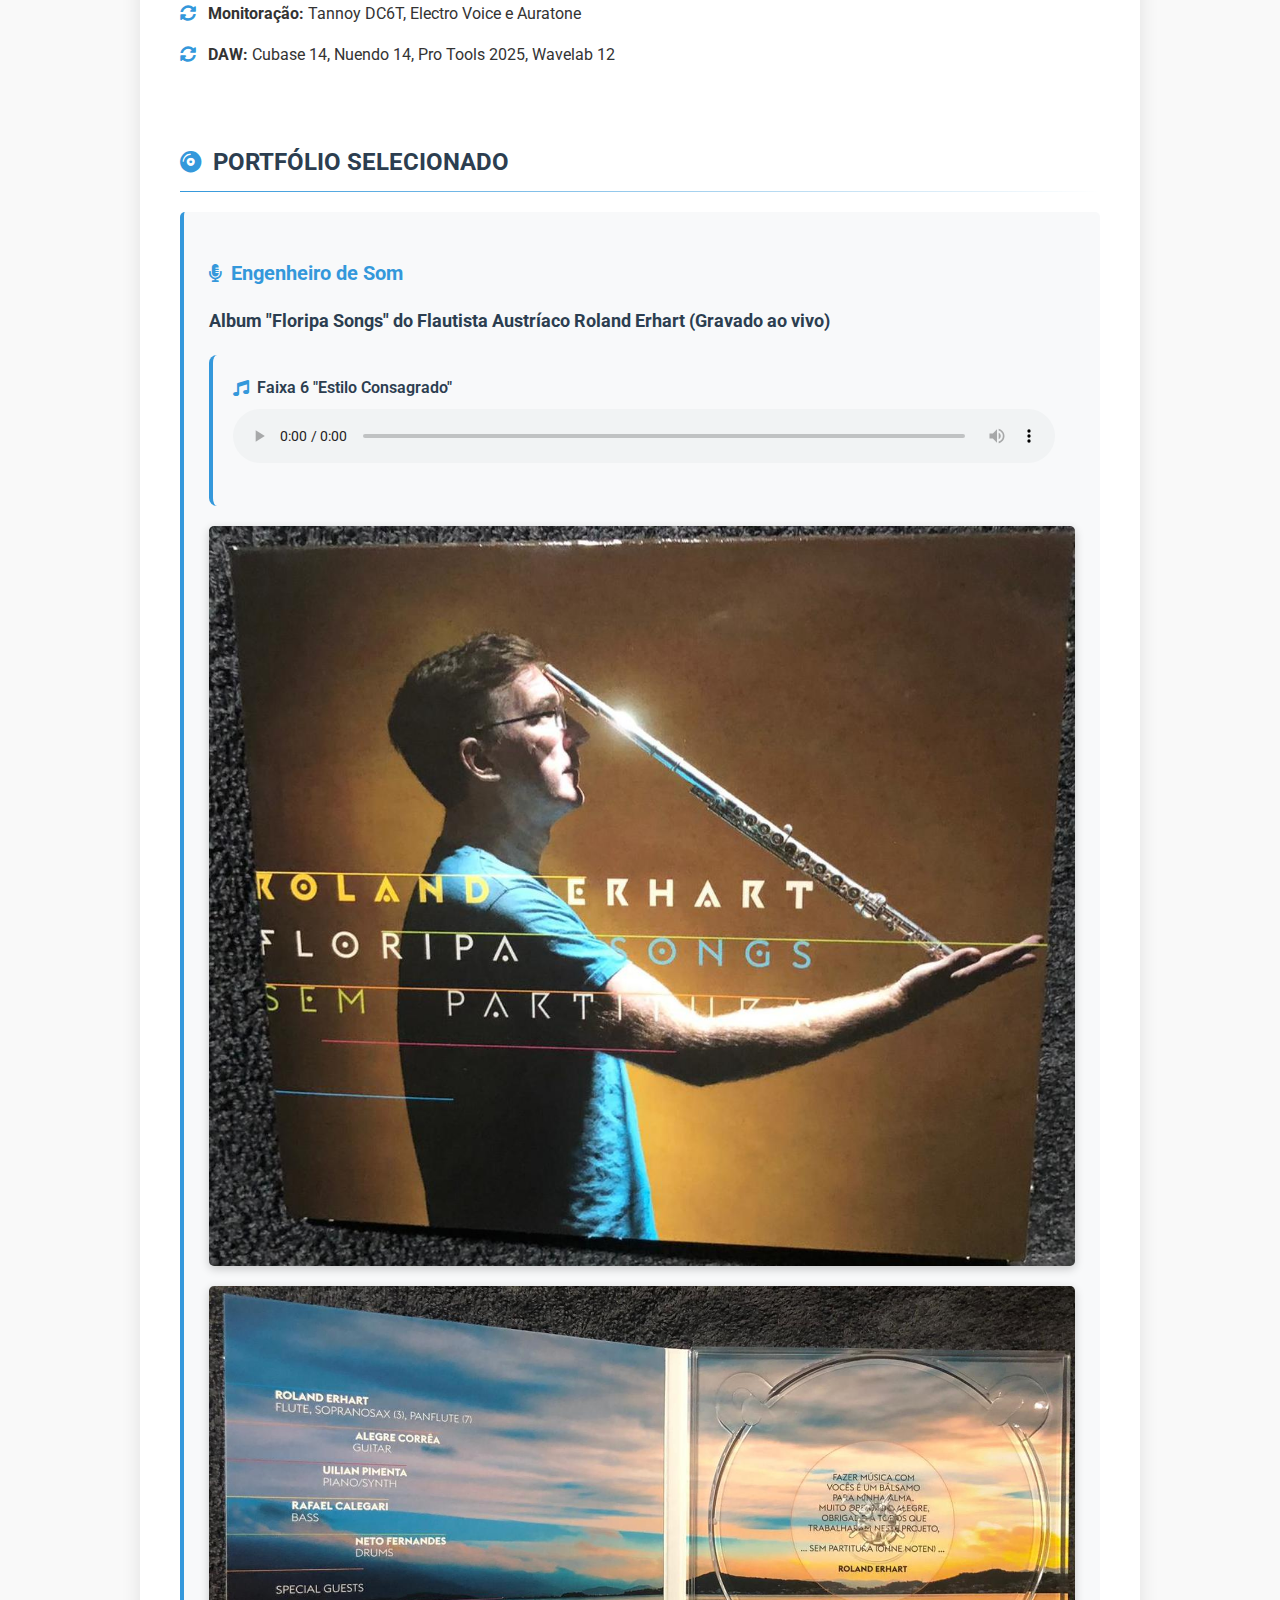
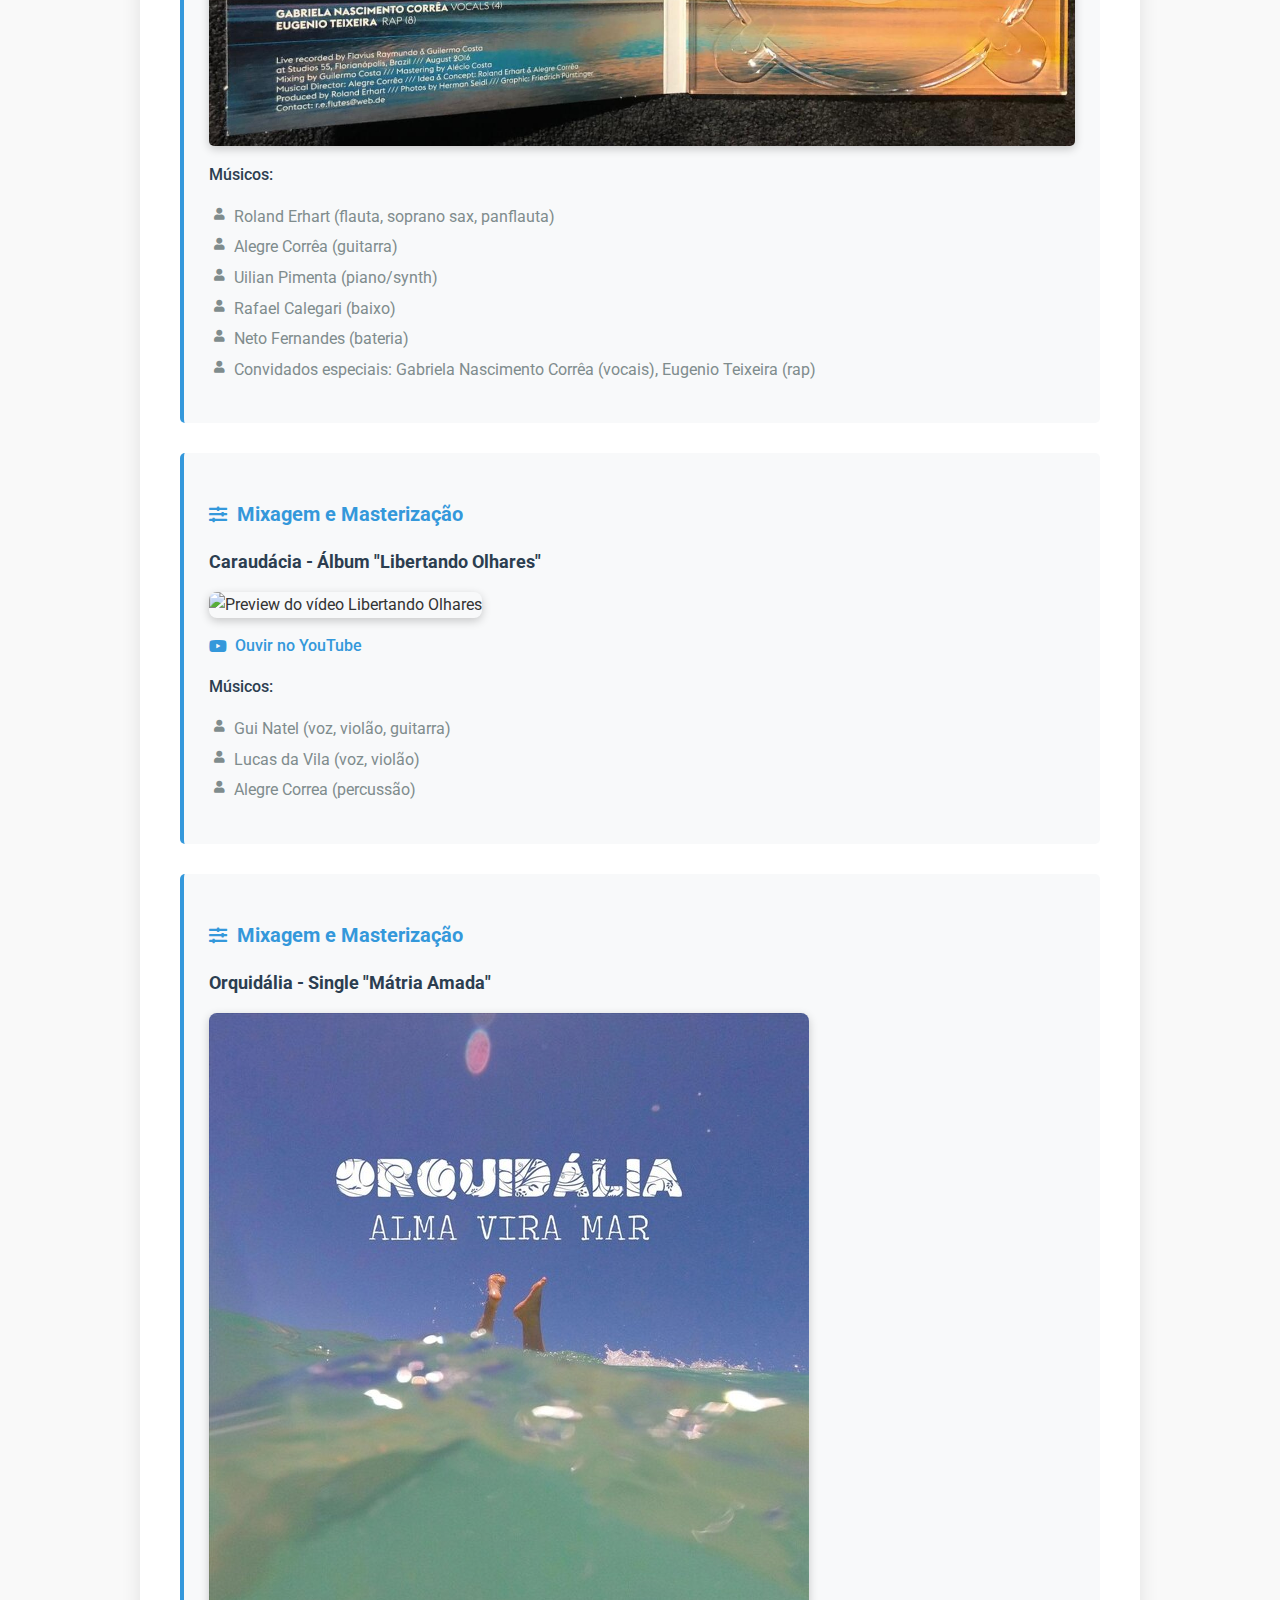
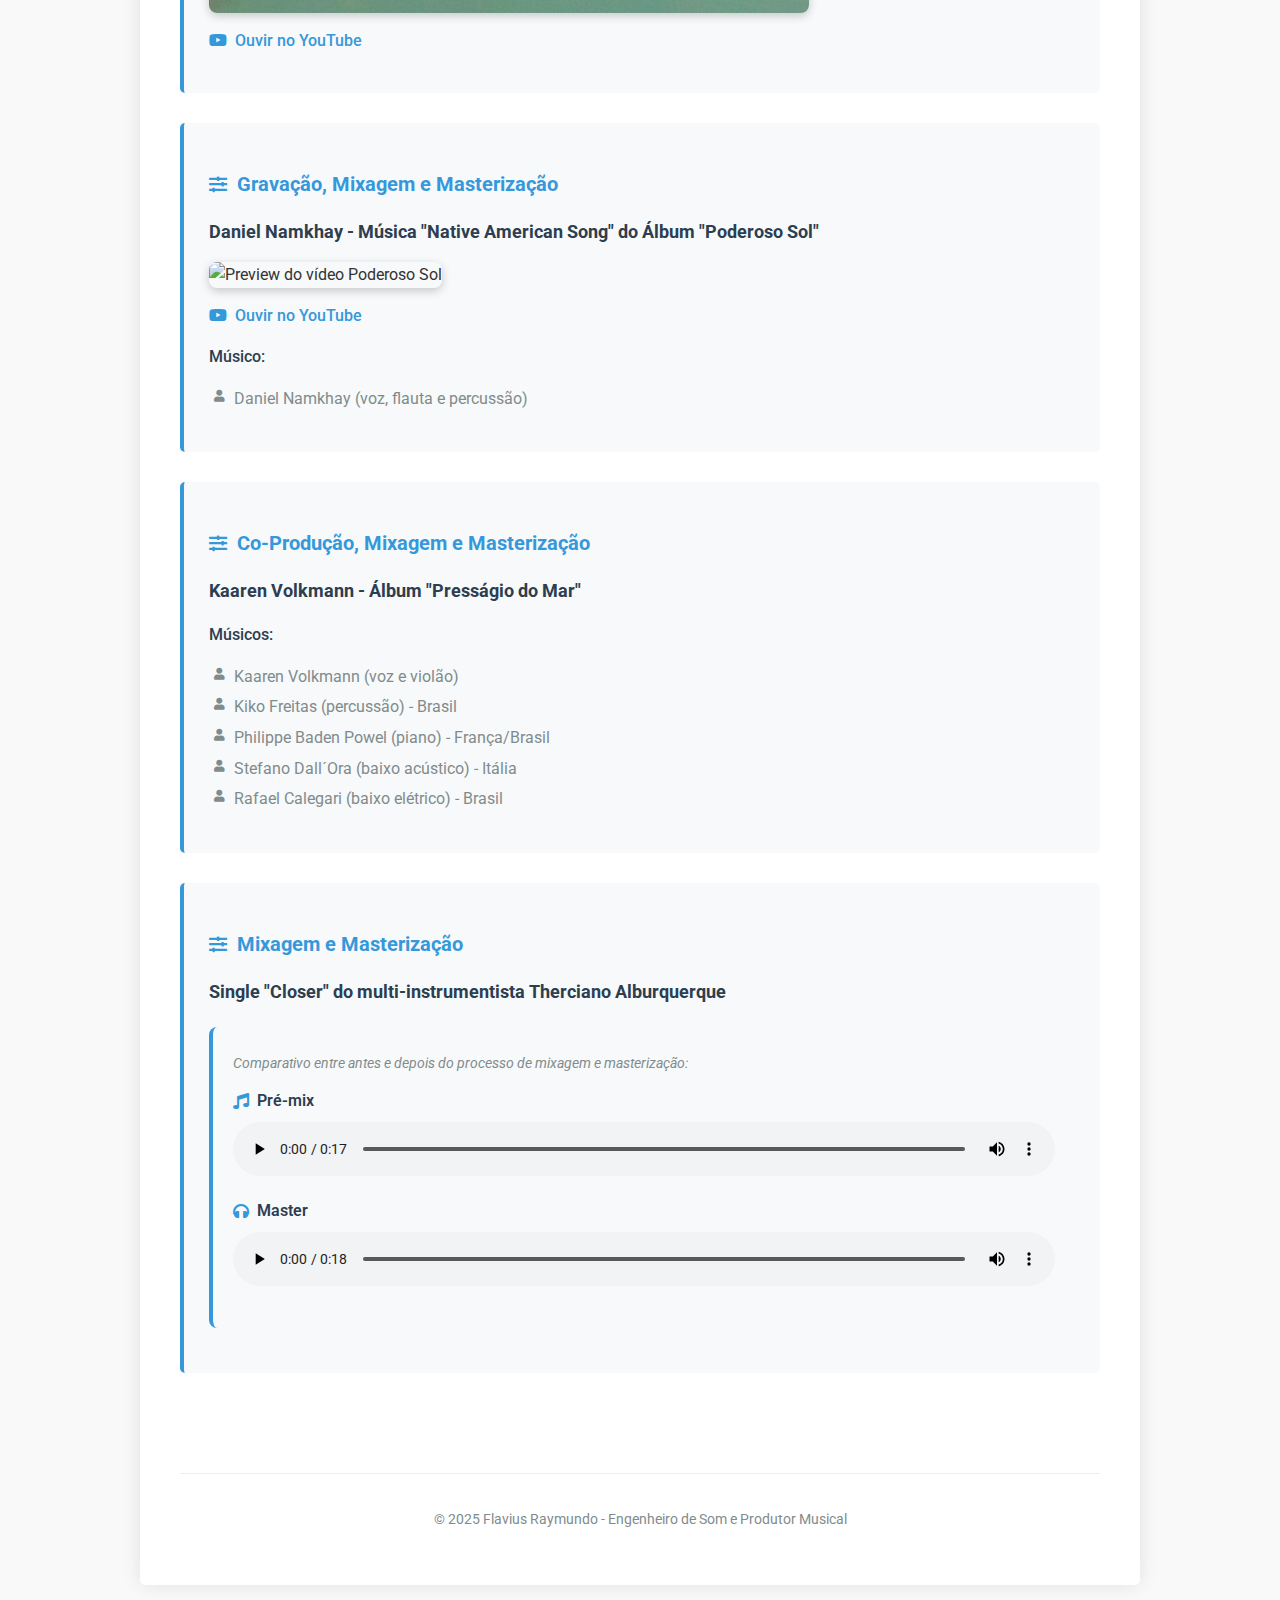
==== commit 72ad20c2: "Update index.html" ====
--- a/index.html
+++ b/index.html
@@ -112,7 +112,7 @@
             
             <div class="project">
                 <h3><i class="fas fa-microphone-alt"></i> Engenheiro de Som</h3>
-                <p class="project-title">Album "Floripa Songs" do Flautista Austríaco Roland Erhart</p>
+                <p class="project-title">Album "Floripa Songs" do Flautista Austríaco Roland Erhart (Gravado ao vivo)</p>
                 <div class="audio-comparison">
                     <div class="audio-title">
                         <i class="fas fa-music"></i> Faixa 6 "Estilo Consagrado"
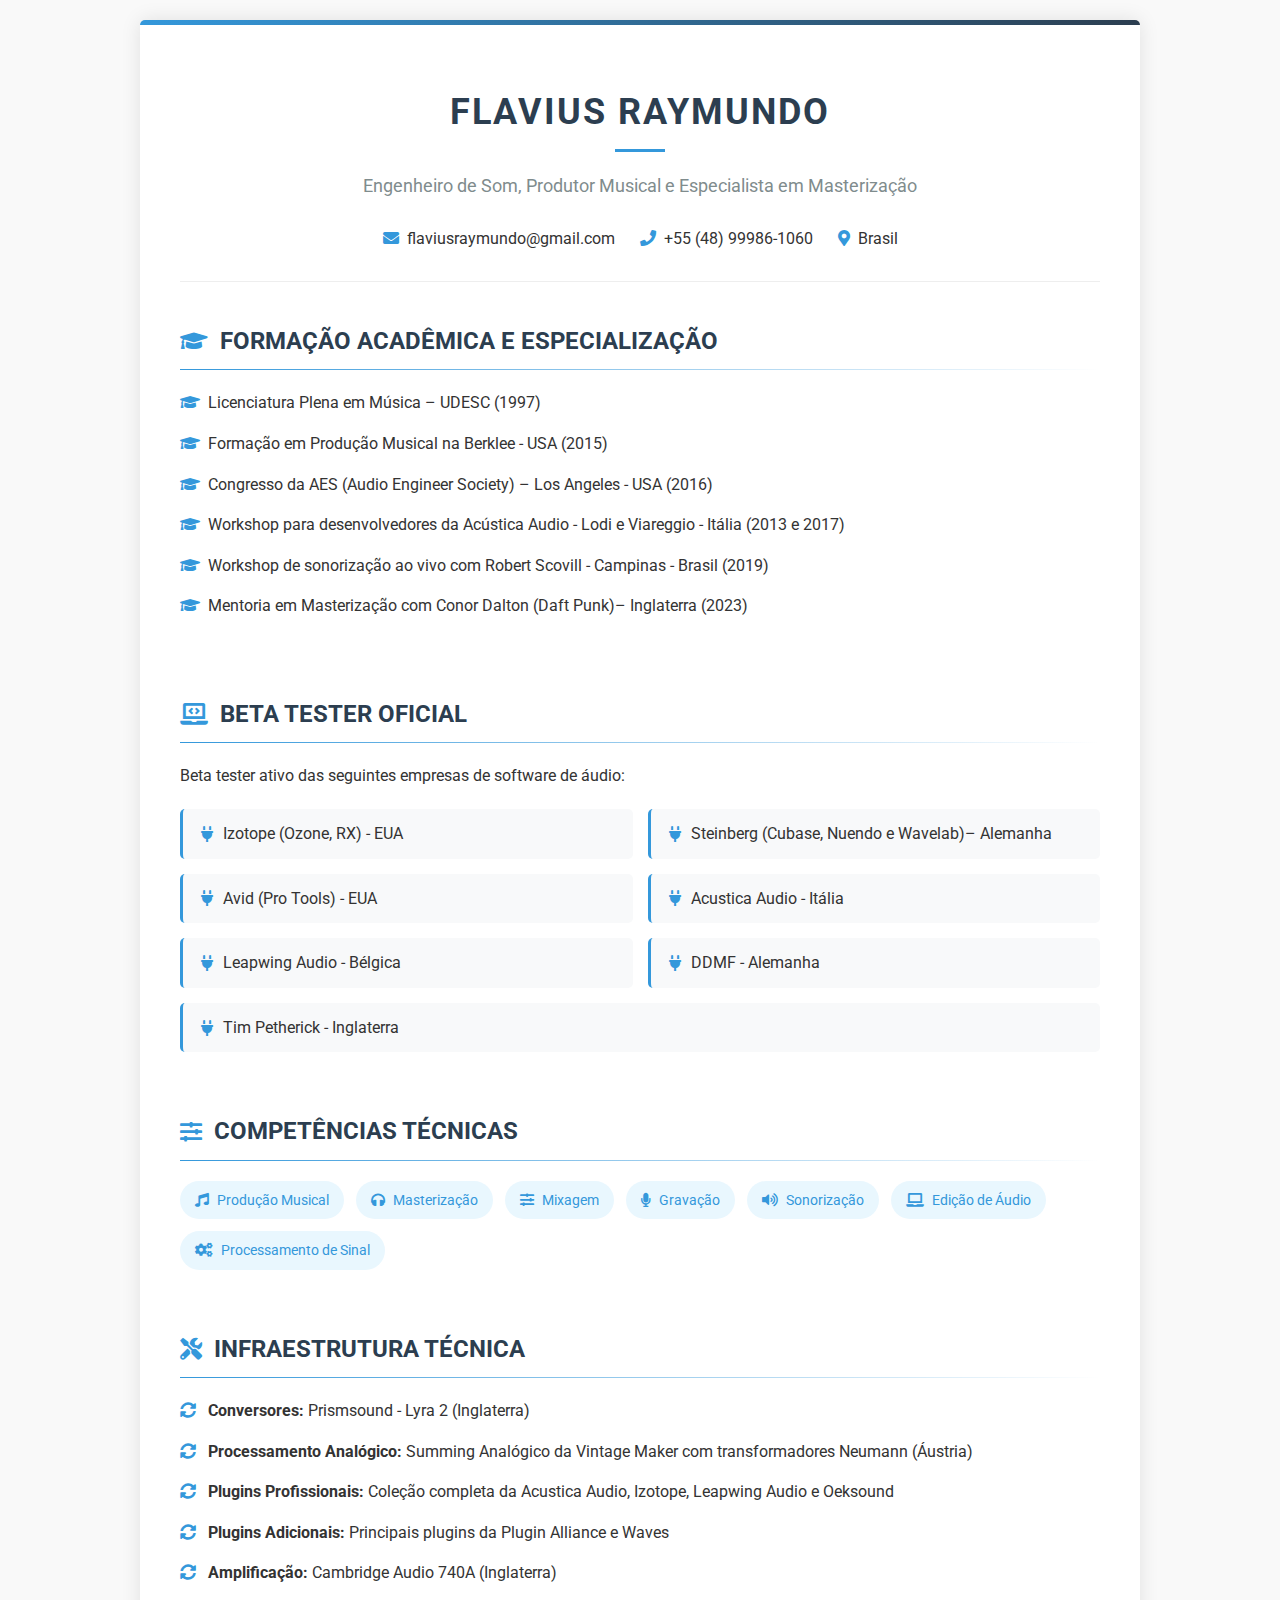
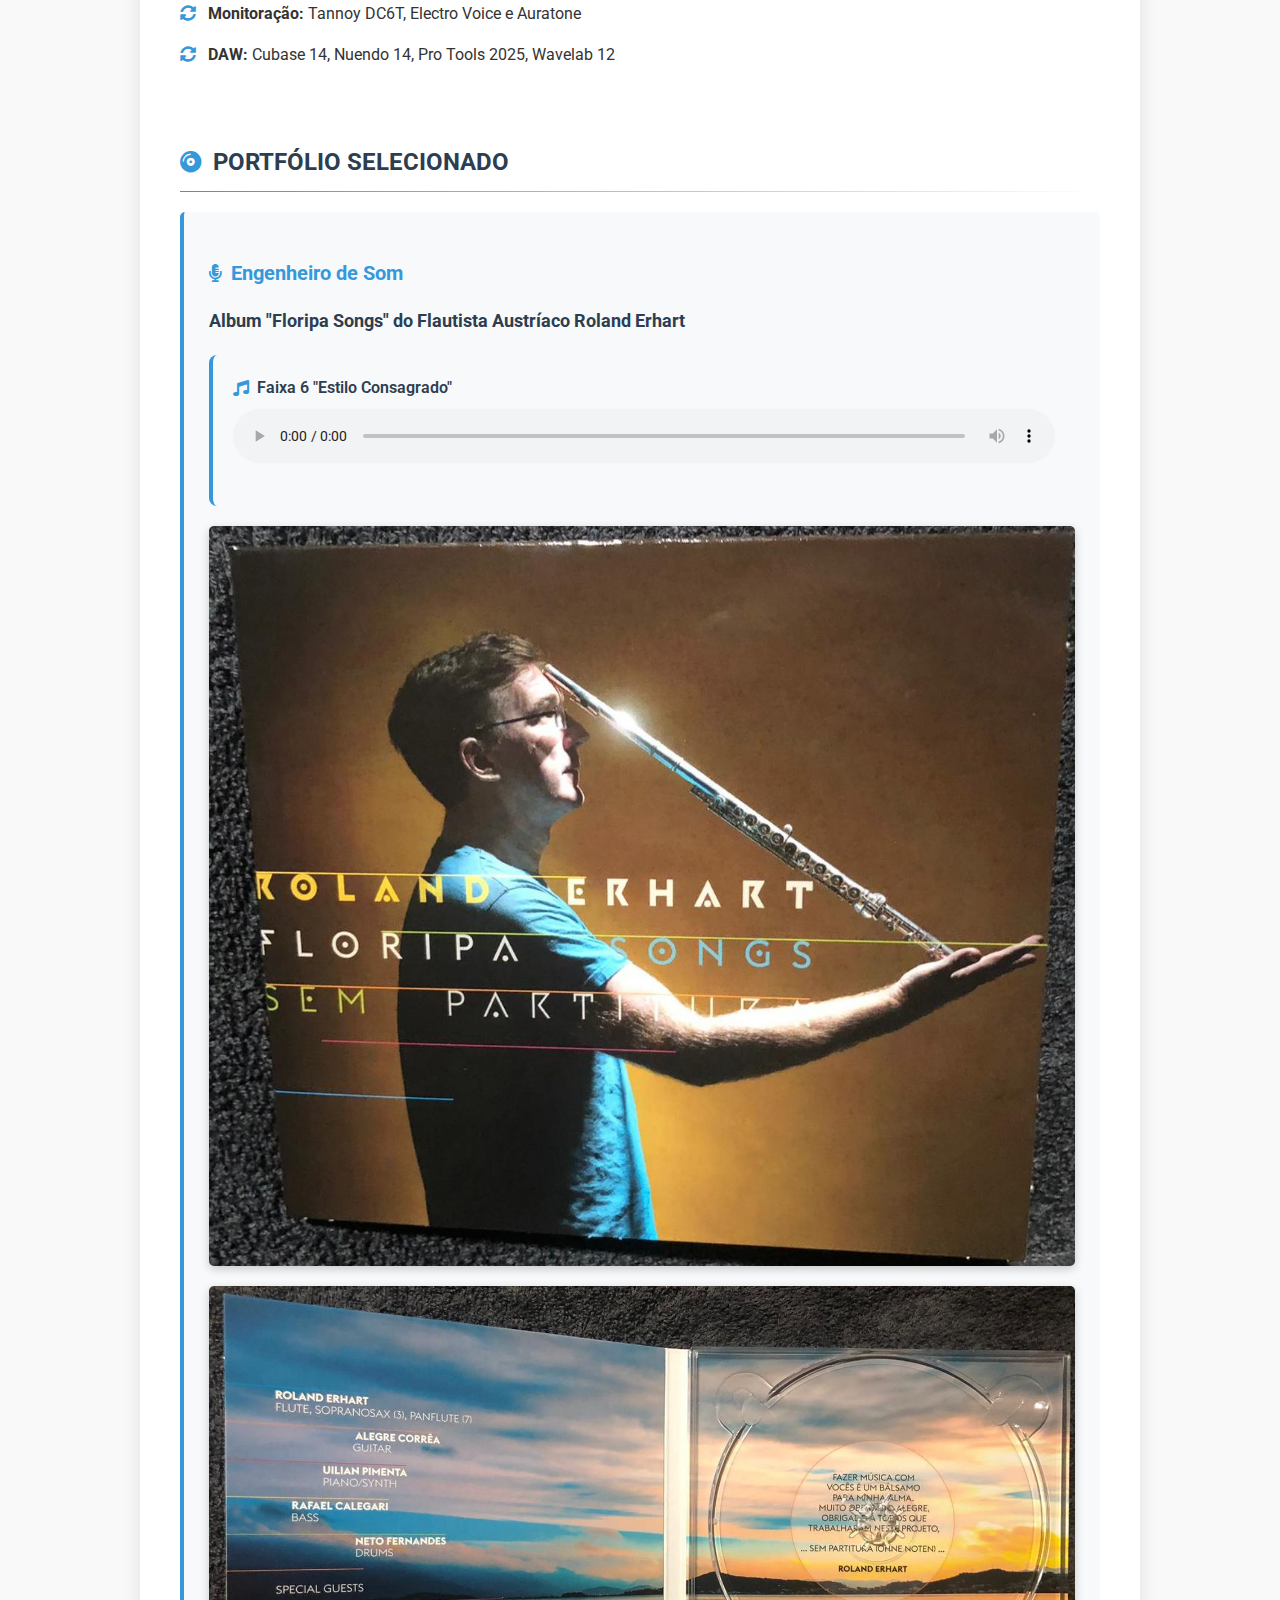
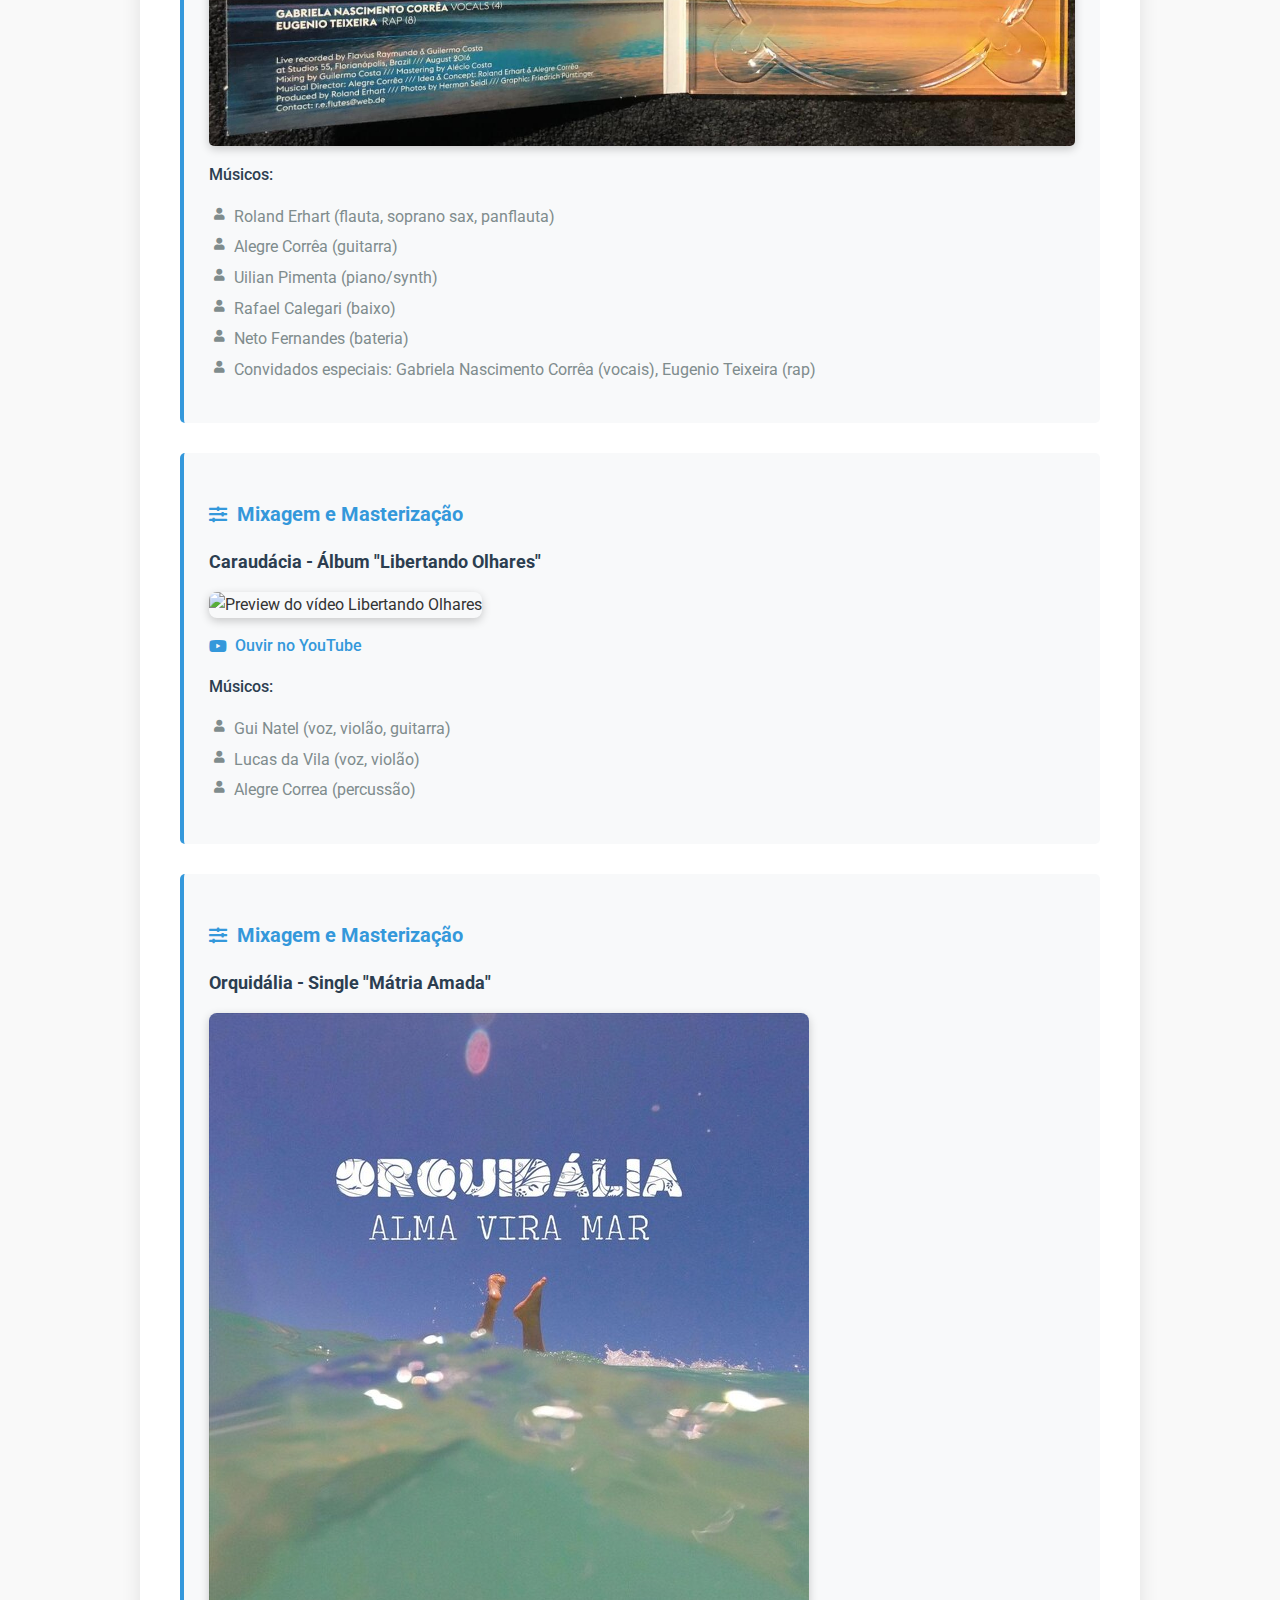
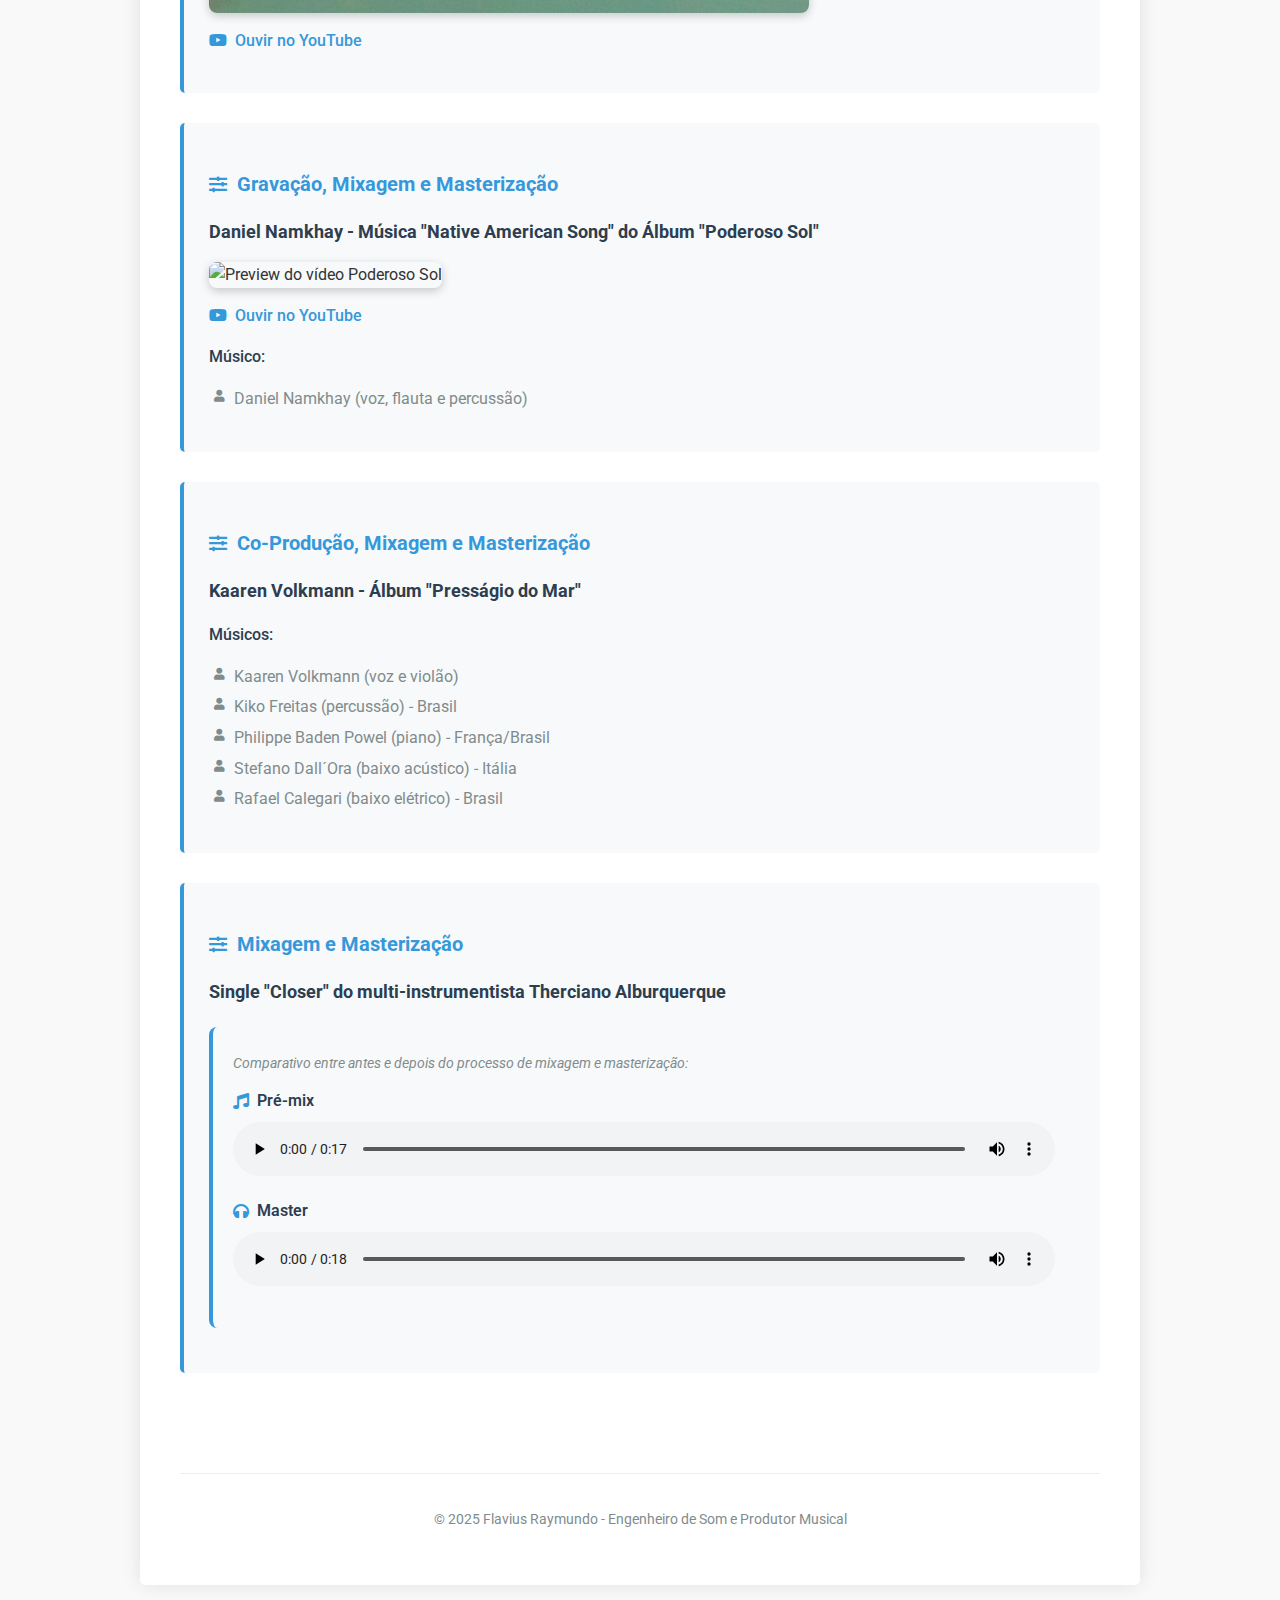
==== commit b7855054: "Update index.html" ====
--- a/index.html
+++ b/index.html
@@ -112,7 +112,7 @@
             
             <div class="project">
                 <h3><i class="fas fa-microphone-alt"></i> Engenheiro de Som</h3>
-                <p class="project-title">Album "Floripa Songs" do Flautista Austríaco Roland Erhart (Gravado ao vivo)</p>
+                <p class="project-title">Album "Floripa Songs" do Flautista Austríaco Roland Erhart</p>
                 <div class="audio-comparison">
                     <div class="audio-title">
                         <i class="fas fa-music"></i> Faixa 6 "Estilo Consagrado"
